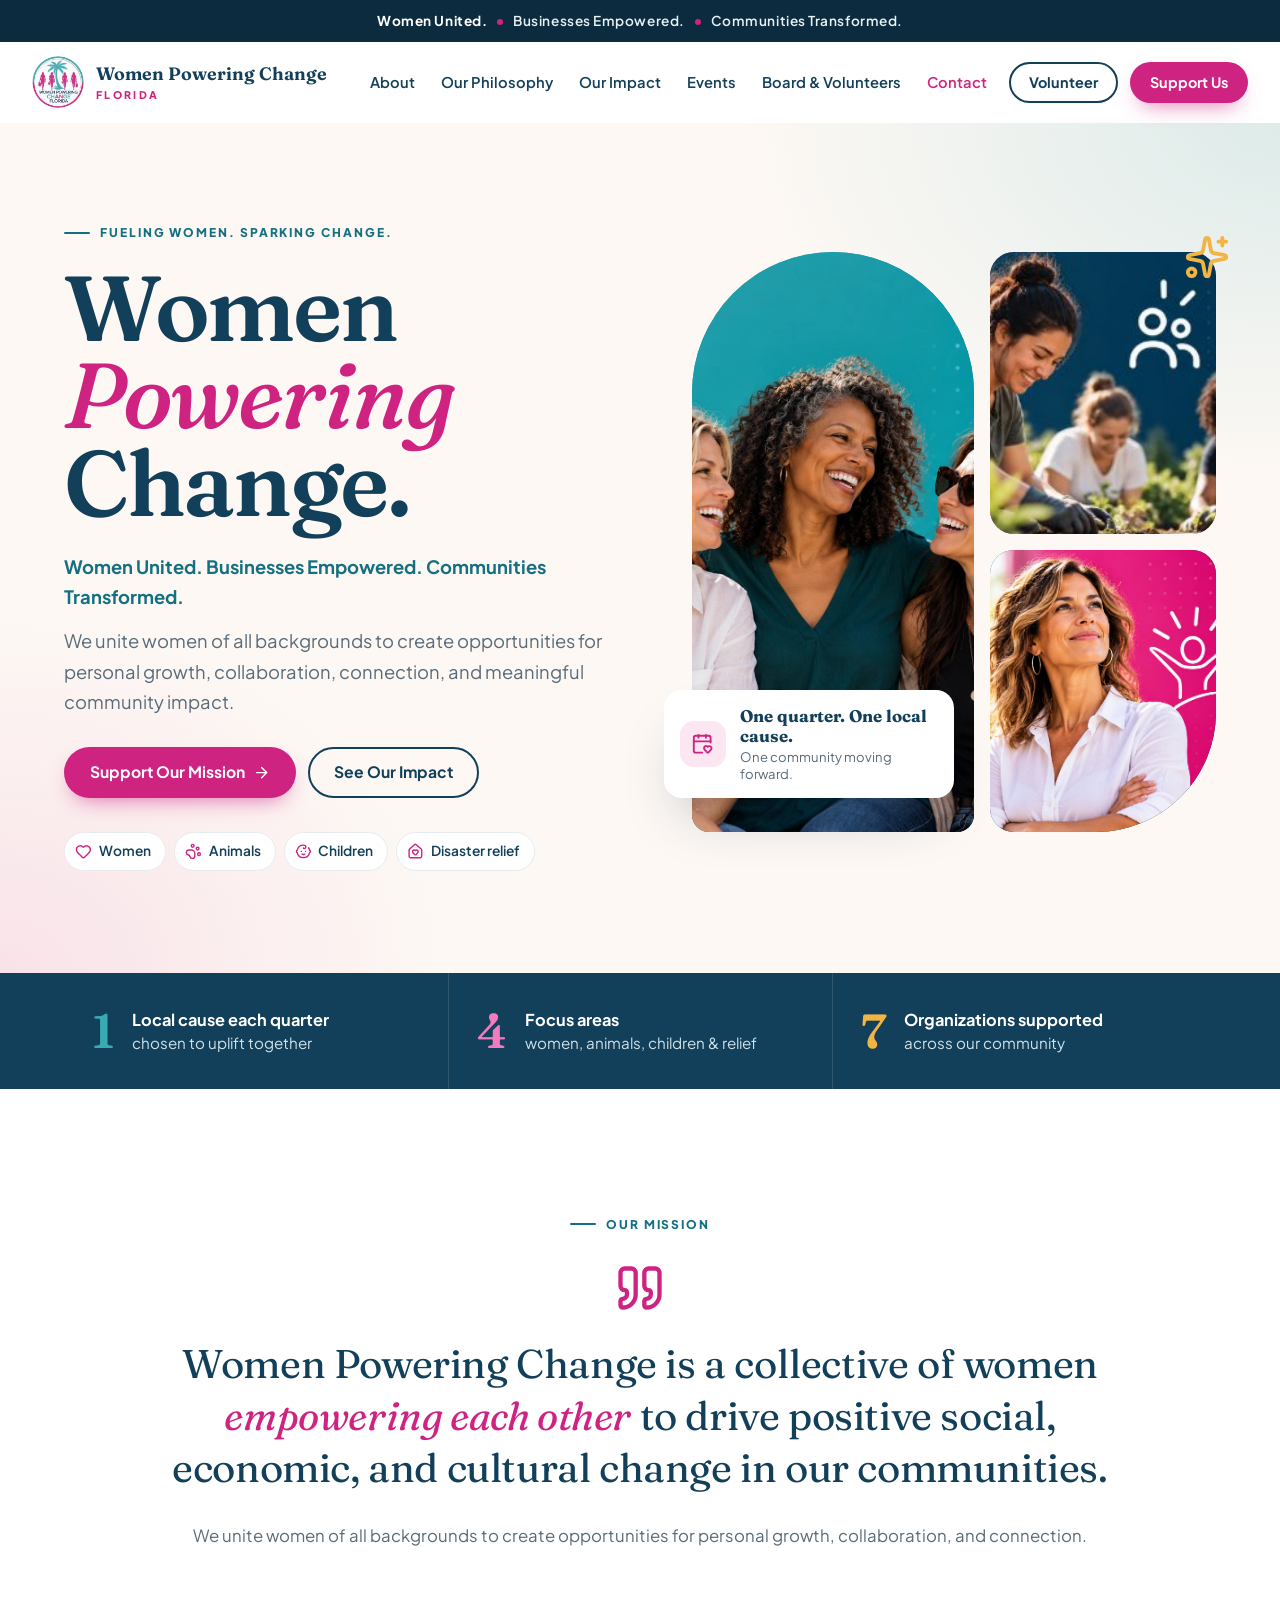
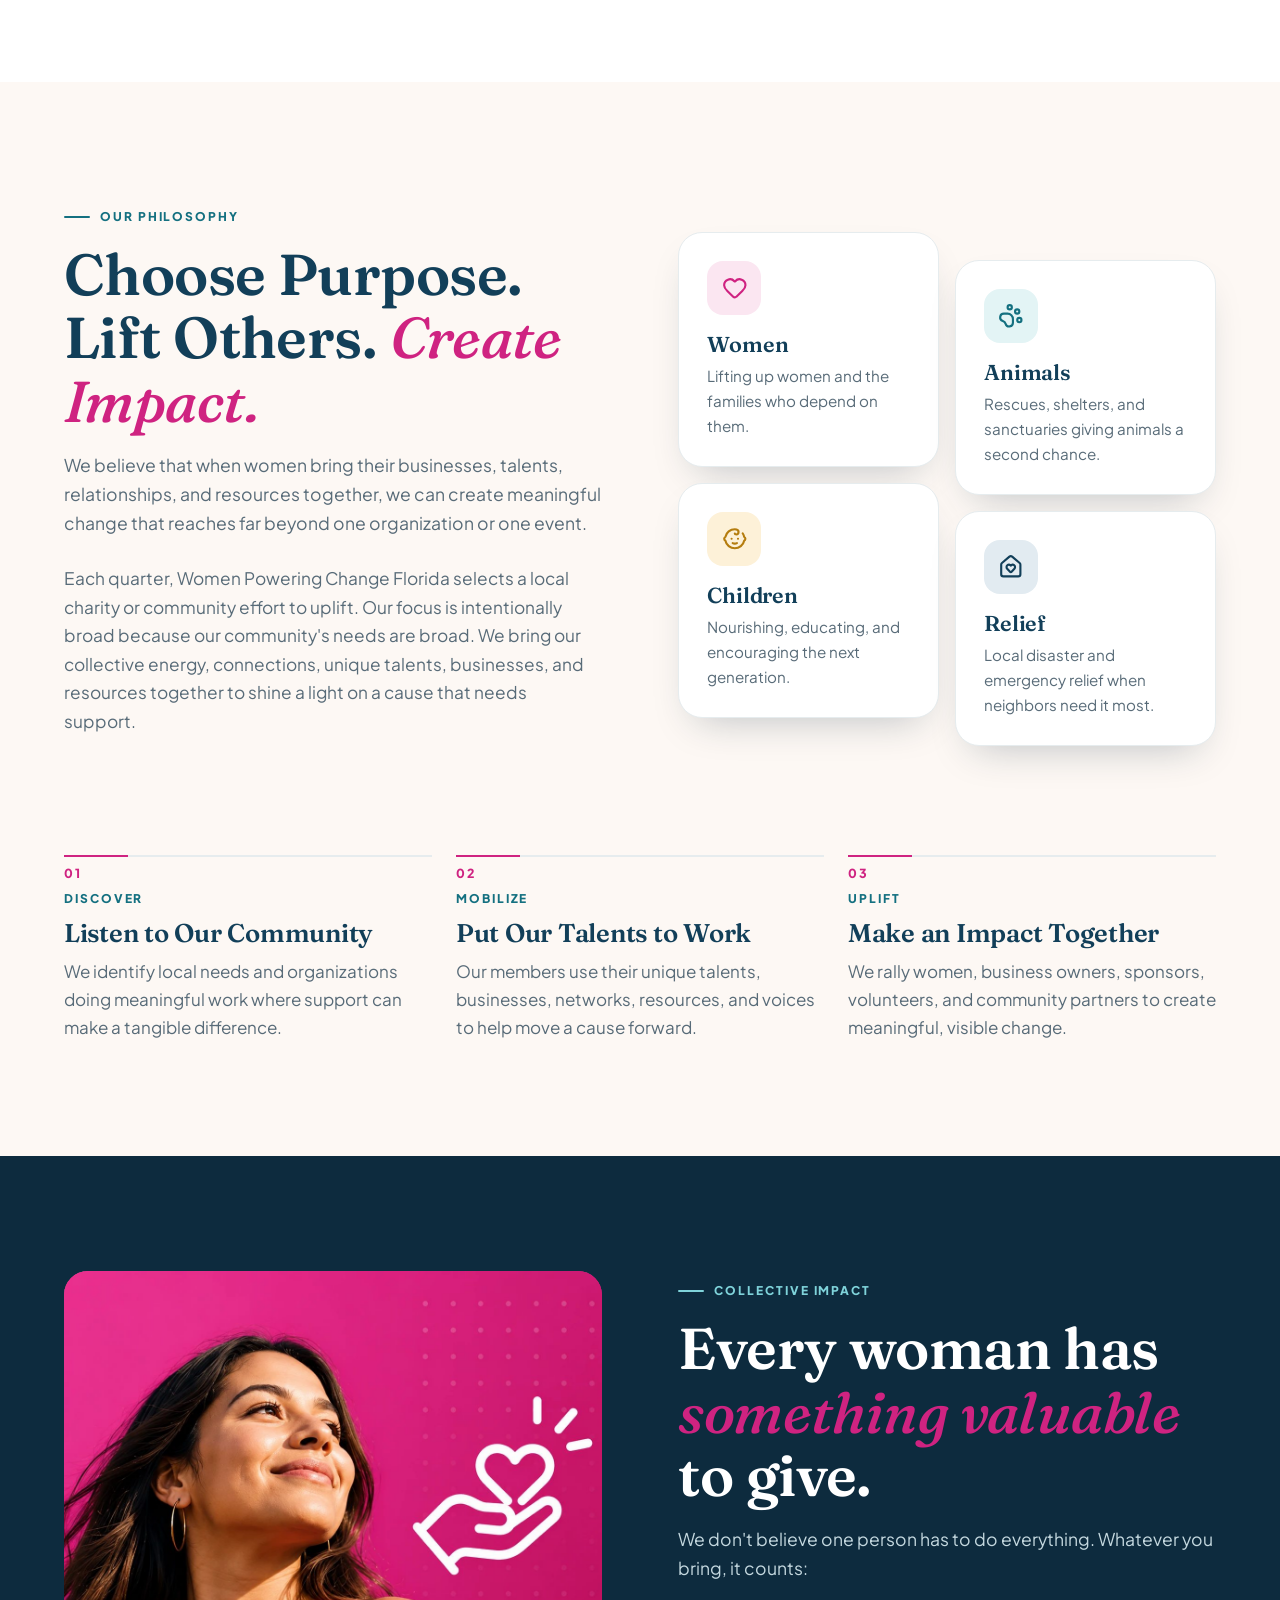
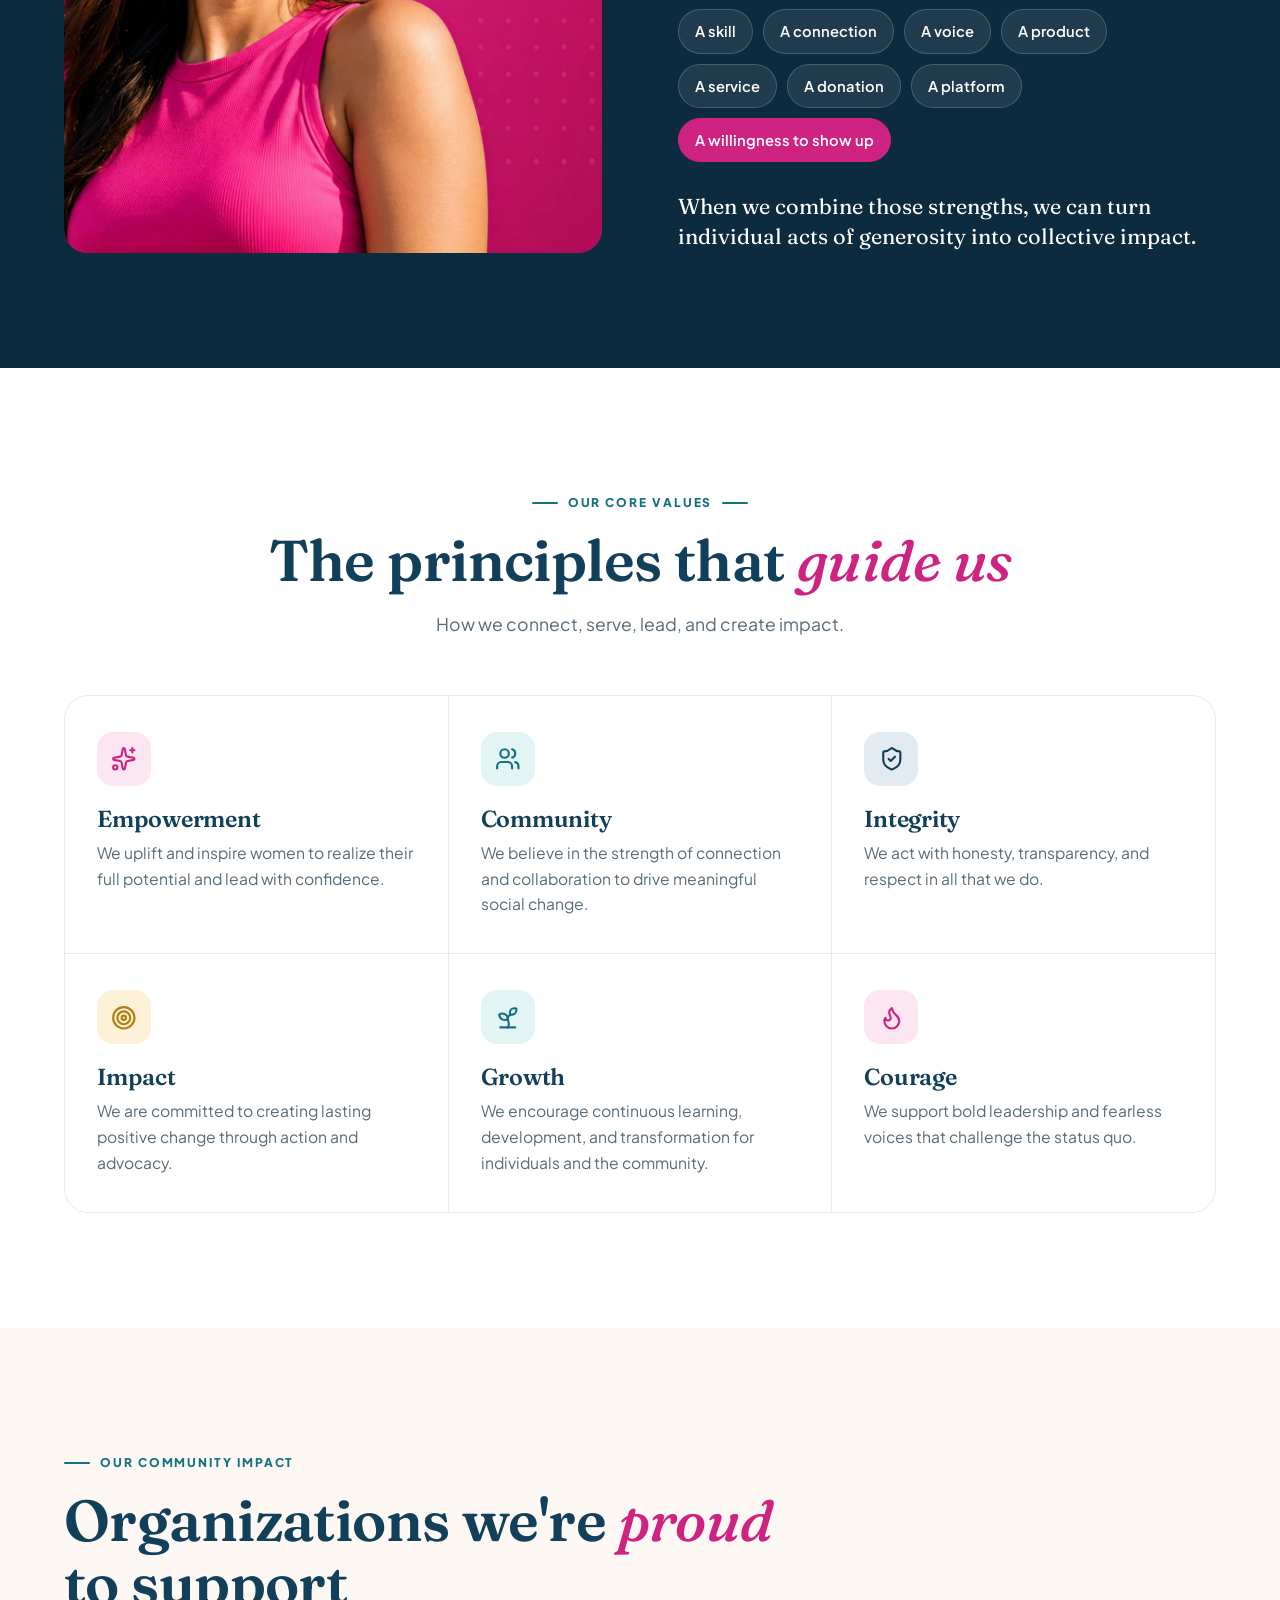
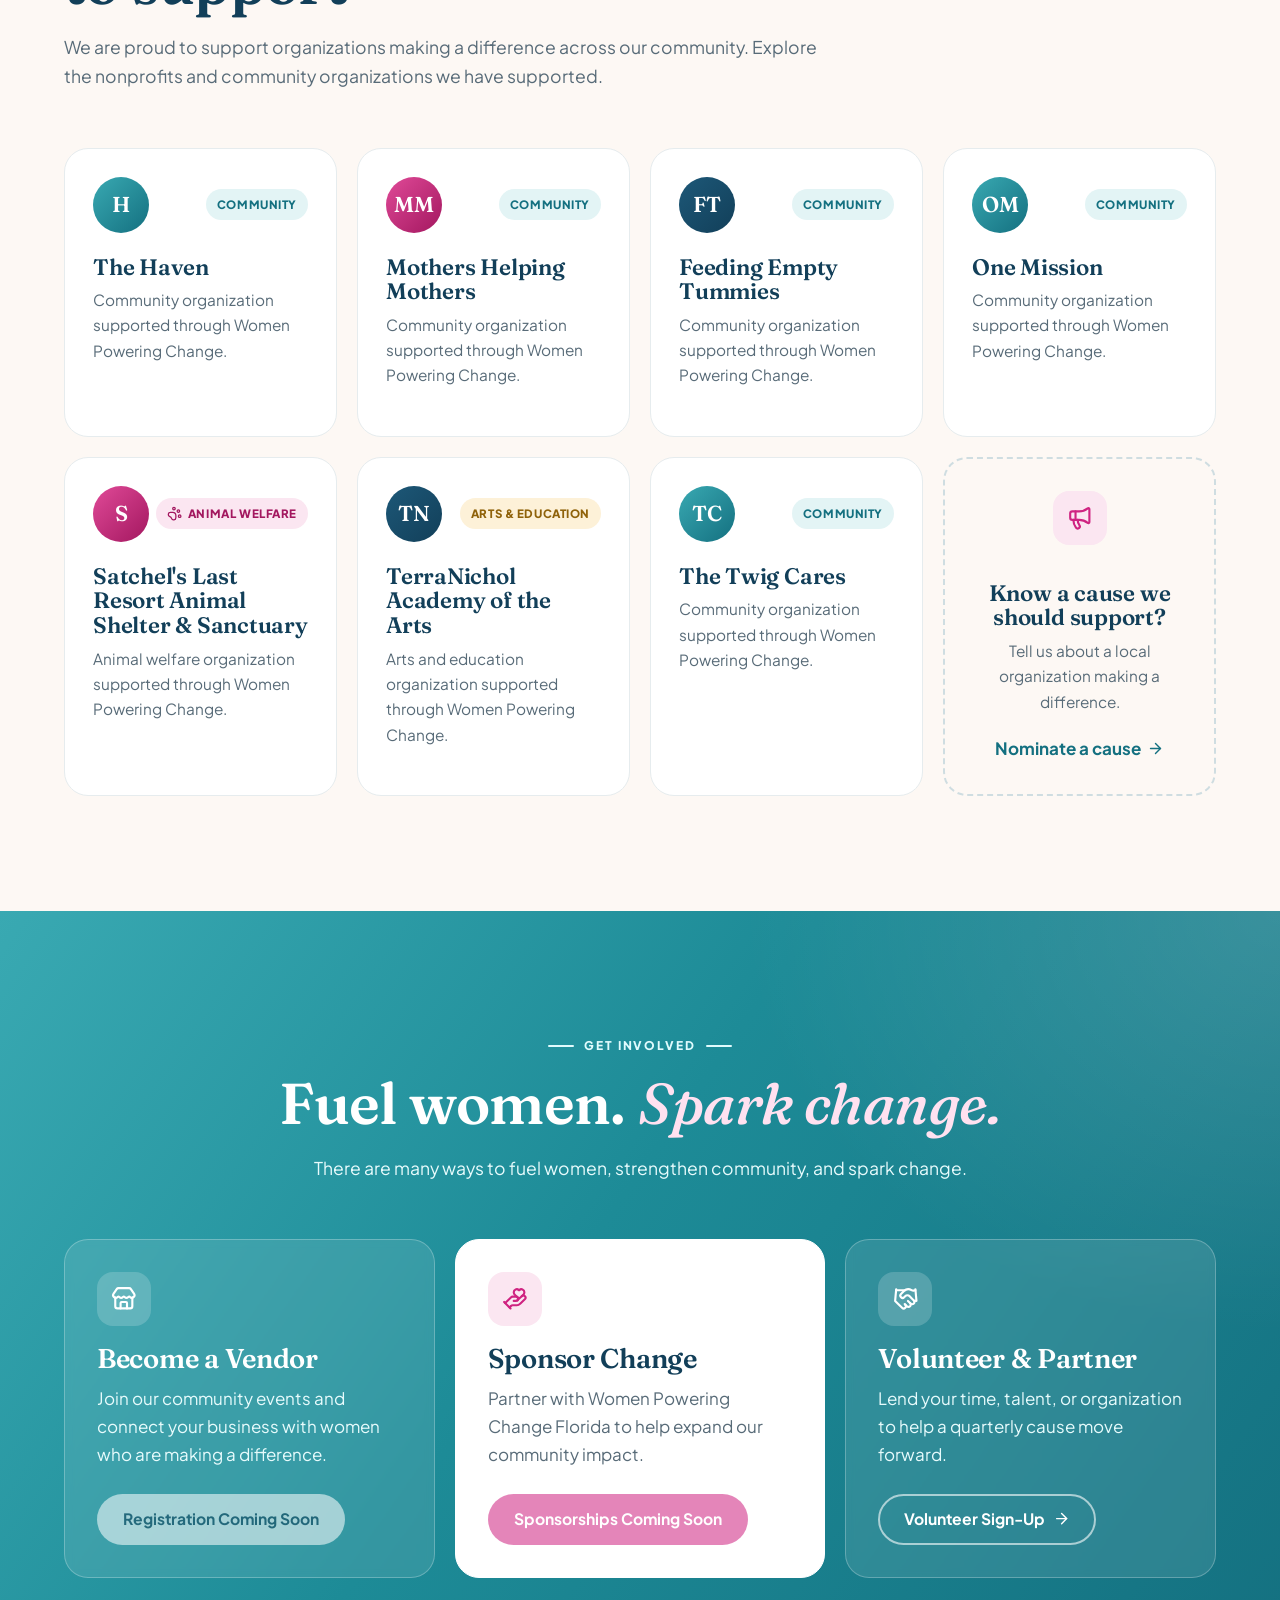
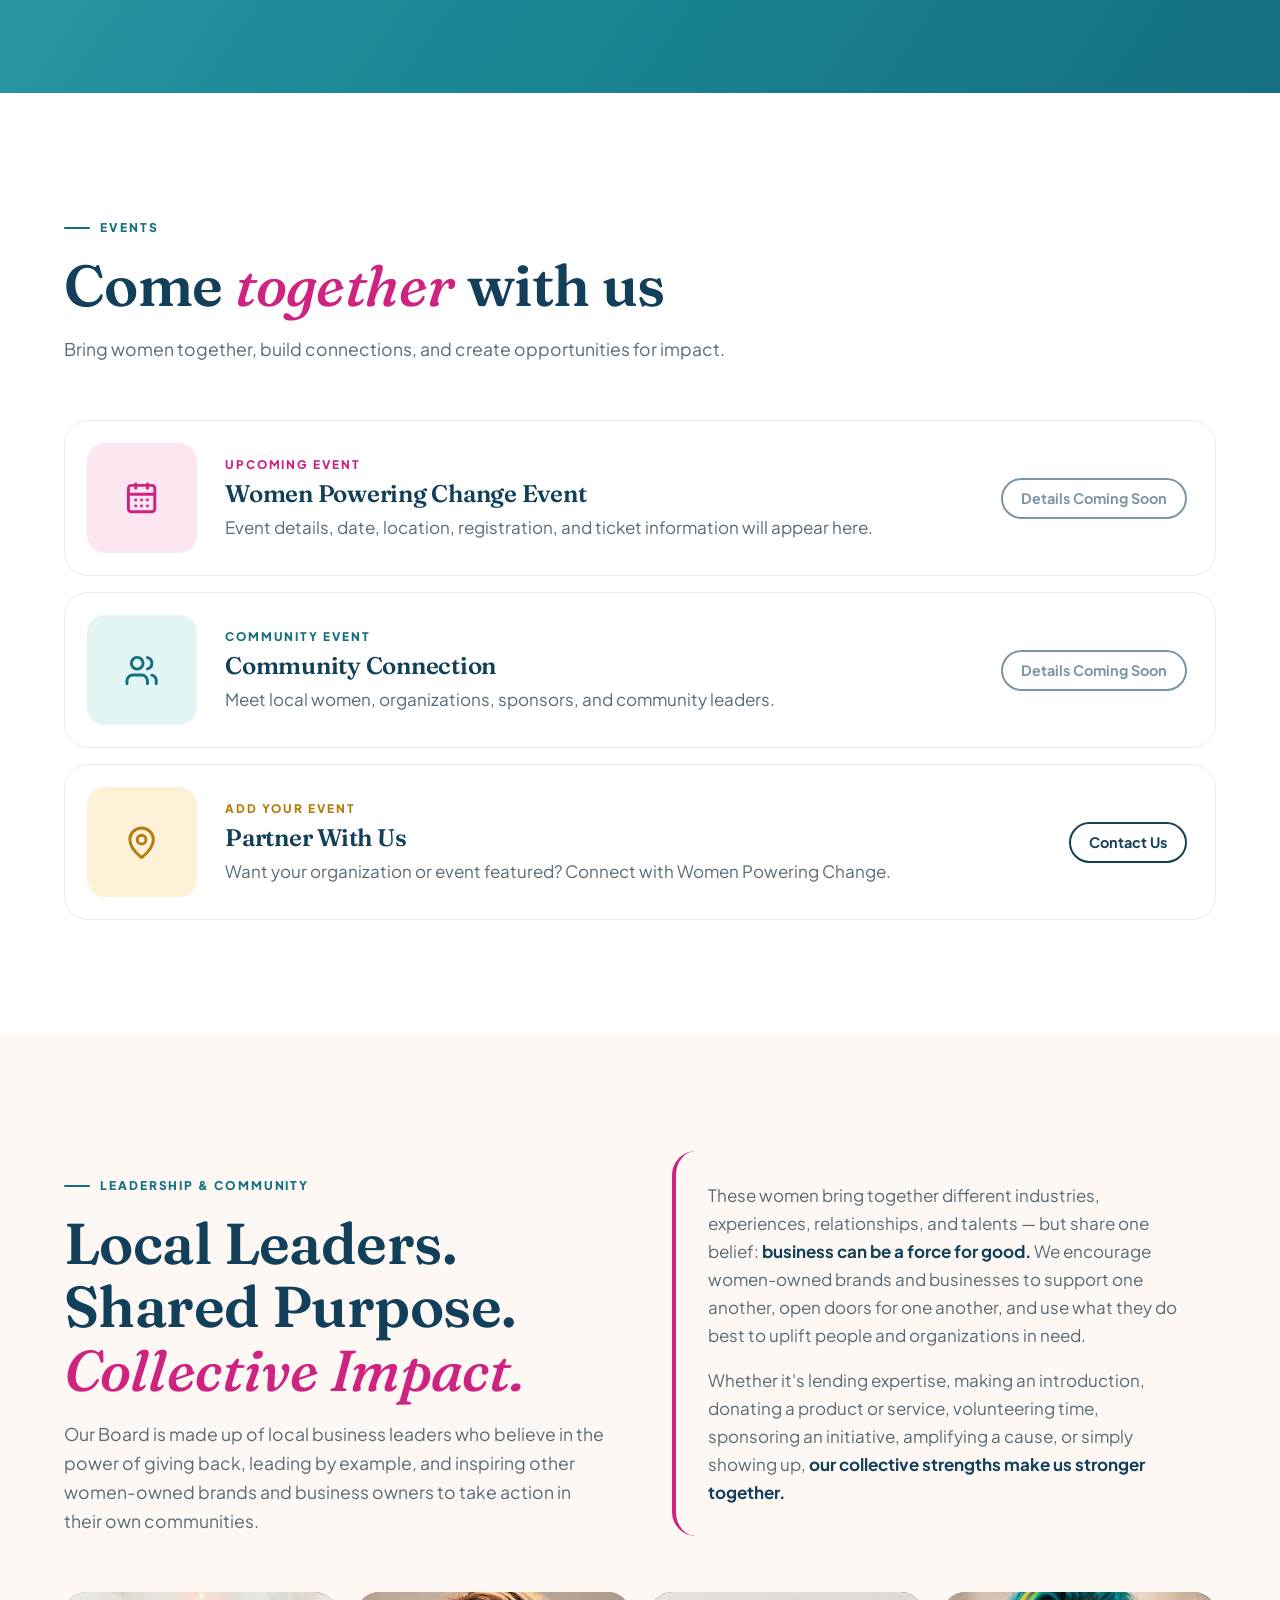
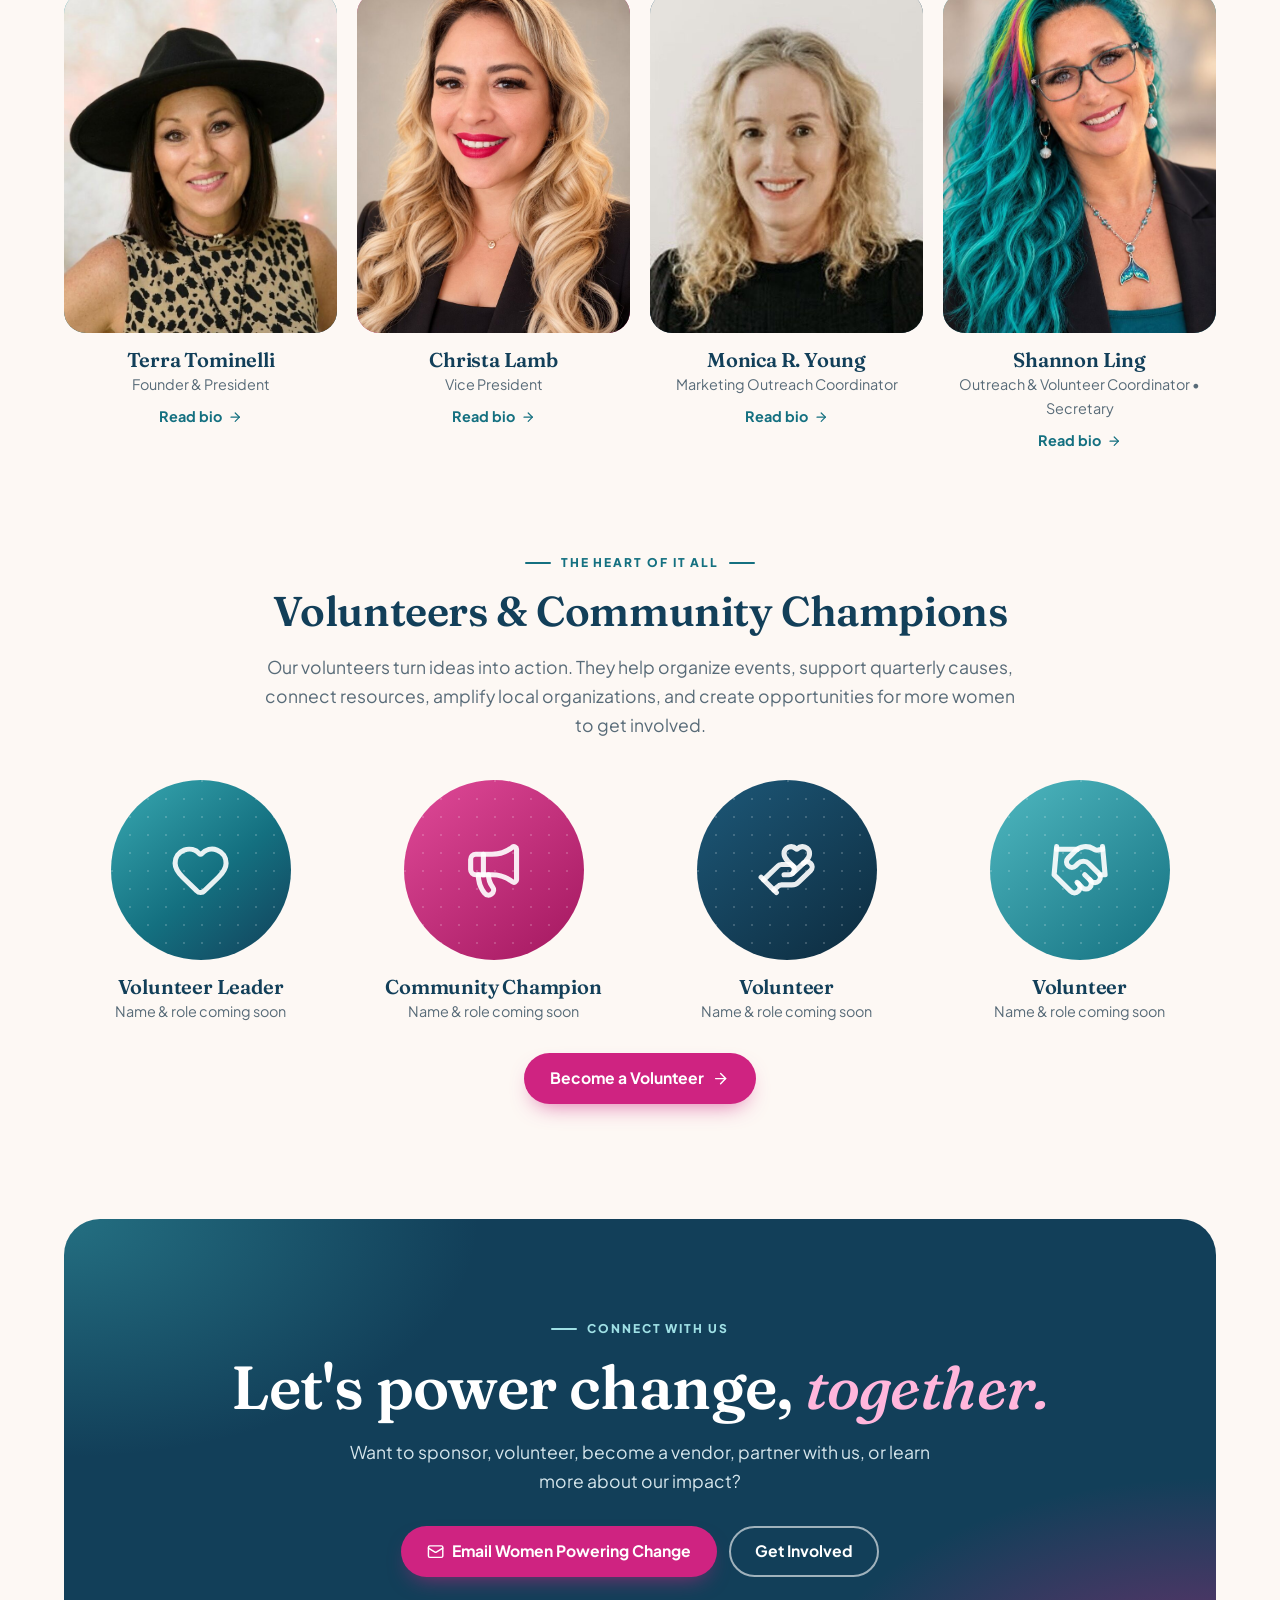
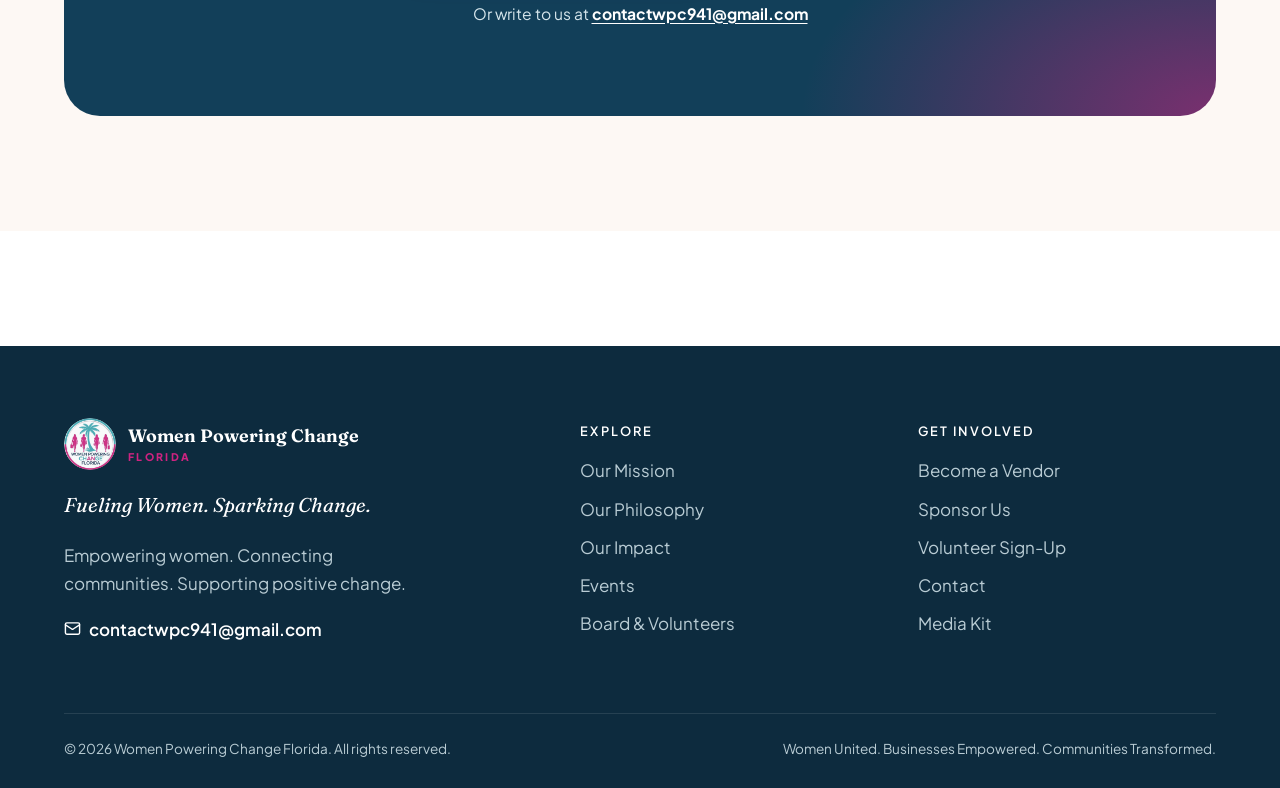
==== index.html @ 8e6ec11e "Add bottom-right hero photo Co-Authored-By: Claude Opus 5.5 <noreply@anthropic.com> Claude-Session: " ====
<!DOCTYPE html>
<html lang="en">
<head>
  <meta charset="UTF-8">
  <meta name="viewport" content="width=device-width, initial-scale=1.0">
  <title>Women Powering Change Florida | Fueling Women. Sparking Change.</title>
  <meta name="description" content="Women Powering Change Florida is a collective of women uniting businesses, talents, and resources to support a local cause each quarter — women, animals, children, and disaster relief.">
  <meta name="theme-color" content="#123f59">

  <meta property="og:type" content="website">
  <meta property="og:title" content="Women Powering Change Florida">
  <meta property="og:description" content="Women United. Businesses Empowered. Communities Transformed.">
  <meta property="og:image" content="assets/img/logo.png">
  <meta name="twitter:card" content="summary_large_image">

  <link rel="icon" href="assets/img/favicon.png" type="image/png">
  <link rel="apple-touch-icon" href="assets/img/apple-touch-icon.png">
  <link rel="preload" href="assets/fonts/fraunces-latin-wght-normal.woff2" as="font" type="font/woff2" crossorigin>
  <link rel="preload" href="assets/fonts/plus-jakarta-sans-latin-wght-normal.woff2" as="font" type="font/woff2" crossorigin>
  <link rel="stylesheet" href="assets/css/styles.css">
  <script>document.documentElement.classList.add("js");</script>

  <script type="application/ld+json">
  {
    "@context": "https://schema.org",
    "@type": "NGO",
    "name": "Women Powering Change Florida",
    "slogan": "Fueling Women. Sparking Change.",
    "description": "A collective of women empowering each other to drive positive social, economic, and cultural change in our communities.",
    "areaServed": "Florida"
  }
  </script>
</head>
<body>
<a class="skip-link" href="#main">Skip to content</a>

<div class="announce">
  <strong>Women United.</strong><span class="dot"></span>Businesses Empowered.<span class="dot extra"></span><span class="extra">Communities Transformed.</span>
</div>

<header class="site-header">
  <div class="container nav">
    <a class="brand" href="#" aria-label="Women Powering Change Florida — home">
      <img src="assets/img/logo-192.png" alt="" width="52" height="52">
      <span class="brand-name">Women Powering Change<small>FLORIDA</small></span>
    </a>

    <button class="nav-toggle" type="button" aria-controls="primary-nav" aria-expanded="false" aria-label="Open menu">
      <span class="nav-toggle-bars"></span>
    </button>

    <nav id="primary-nav" class="primary-nav" aria-label="Main">
      <a href="#about">About</a>
      <a href="#philosophy">Our Philosophy</a>
      <a href="#impact">Our Impact</a>
      <a href="#events">Events</a>
      <a href="#team">Board &amp; Volunteers</a>
      <a href="#contact">Contact</a>
      <a class="btn btn-outline btn-sm" href="volunteer.html">Volunteer</a>
      <a class="btn btn-primary btn-sm" href="#support">Support Us</a>
    </nav>
  </div>
</header>

<main id="main">

<!-- ===== Hero ===== -->
<section class="hero">
  <div class="container hero-grid">
    <div class="reveal">
      <span class="eyebrow">Fueling Women. Sparking Change.</span>
      <h1>Women <em>Powering</em> Change.</h1>
      <p class="tagline">Women United. Businesses Empowered. Communities Transformed.</p>
      <p class="lede">We unite women of all backgrounds to create opportunities for personal growth, collaboration, connection, and meaningful community impact.</p>
      <div class="actions">
        <a class="btn btn-primary" href="#support">Support Our Mission <svg class="icon" aria-hidden="true"><use href="assets/img/icons.svg#arrow-right"/></svg></a>
        <a class="btn btn-outline" href="#impact">See Our Impact</a>
      </div>
      <ul class="focus-list" aria-label="Causes we support">
        <li><svg class="icon" aria-hidden="true"><use href="assets/img/icons.svg#heart"/></svg>Women</li>
        <li><svg class="icon" aria-hidden="true"><use href="assets/img/icons.svg#paw-print"/></svg>Animals</li>
        <li><svg class="icon" aria-hidden="true"><use href="assets/img/icons.svg#baby"/></svg>Children</li>
        <li><svg class="icon" aria-hidden="true"><use href="assets/img/icons.svg#house-heart"/></svg>Disaster relief</li>
      </ul>
    </div>

    <div class="hero-collage reveal" data-delay="1">
      <svg class="spark" aria-hidden="true"><use href="assets/img/icons.svg#sparkles"/></svg>
      <figure class="photo">
        <svg class="icon" aria-hidden="true"><use href="assets/img/icons.svg#users"/></svg>
        <img src="assets/img/photos/hero-women.jpg" alt="Three women sitting together, laughing" loading="eager">
      </figure>
      <figure class="photo pink">
        <svg class="icon" aria-hidden="true"><use href="assets/img/icons.svg#hand-heart"/></svg>
        <img src="assets/img/photos/hero-volunteers.jpg" alt="Women volunteers planting a community garden" loading="eager">
      </figure>
      <figure class="photo navy">
        <svg class="icon" aria-hidden="true"><use href="assets/img/icons.svg#paw-print"/></svg>
        <img src="assets/img/photos/hero-rescue.jpg" alt="A confident woman in a white shirt smiling and looking upward" loading="eager">
      </figure>
      <div class="hero-badge">
        <div class="badge-icon"><svg class="icon" aria-hidden="true"><use href="assets/img/icons.svg#calendar-heart"/></svg></div>
        <div><strong>One quarter. One local cause.</strong><span>One community moving forward.</span></div>
      </div>
    </div>
  </div>
</section>

<!-- ===== Facts ===== -->
<section class="facts" aria-label="At a glance">
  <div class="container facts-grid">
    <div class="fact"><span class="fact-num">1</span><p><strong>Local cause each quarter</strong>chosen to uplift together</p></div>
    <div class="fact"><span class="fact-num">4</span><p><strong>Focus areas</strong>women, animals, children &amp; relief</p></div>
    <div class="fact"><span class="fact-num">7</span><p><strong>Organizations supported</strong>across our community</p></div>
  </div>
</section>

<!-- ===== Mission ===== -->
<section id="about" class="mission">
  <div class="container reveal">
    <span class="eyebrow">Our Mission</span>
    <svg class="quote-mark" aria-hidden="true"><use href="assets/img/icons.svg#quote"/></svg>
    <blockquote>
      Women Powering Change is a collective of women <em>empowering each other</em> to drive positive social, economic, and cultural change in our communities.
    </blockquote>
    <p class="sub">We unite women of all backgrounds to create opportunities for personal growth, collaboration, and connection.</p>
  </div>
</section>

<!-- ===== Philosophy ===== -->
<section id="philosophy" class="bg-cream">
  <div class="container">
    <div class="split">
      <div class="reveal">
        <div class="section-head">
          <span class="eyebrow">Our Philosophy</span>
          <h2>Choose Purpose. Lift Others. <em>Create Impact.</em></h2>
          <p>We believe that when women bring their businesses, talents, relationships, and resources together, we can create meaningful change that reaches far beyond one organization or one event.</p>
        </div>
        <div class="prose">
          <p>
            Each quarter, Women Powering Change Florida selects a local charity or community effort to uplift.
            Our focus is intentionally broad because our community's needs are broad. We bring our collective energy, connections,
            unique talents, businesses, and resources together to shine a light on a cause that needs support.
          </p>
        </div>
      </div>

      <div class="focus-tiles reveal" data-delay="1">
        <div class="focus-tile">
          <div class="tile-icon pink"><svg class="icon" aria-hidden="true"><use href="assets/img/icons.svg#heart"/></svg></div>
          <h3>Women</h3><p>Lifting up women and the families who depend on them.</p>
        </div>
        <div class="focus-tile">
          <div class="tile-icon teal"><svg class="icon" aria-hidden="true"><use href="assets/img/icons.svg#paw-print"/></svg></div>
          <h3>Animals</h3><p>Rescues, shelters, and sanctuaries giving animals a second chance.</p>
        </div>
        <div class="focus-tile">
          <div class="tile-icon gold"><svg class="icon" aria-hidden="true"><use href="assets/img/icons.svg#baby"/></svg></div>
          <h3>Children</h3><p>Nourishing, educating, and encouraging the next generation.</p>
        </div>
        <div class="focus-tile">
          <div class="tile-icon navy"><svg class="icon" aria-hidden="true"><use href="assets/img/icons.svg#house-heart"/></svg></div>
          <h3>Relief</h3><p>Local disaster and emergency relief when neighbors need it most.</p>
        </div>
      </div>
    </div>

    <div class="steps">
      <article class="step reveal">
        <div class="step-label">Discover</div>
        <h3>Listen to Our Community</h3>
        <p>We identify local needs and organizations doing meaningful work where support can make a tangible difference.</p>
      </article>
      <article class="step reveal" data-delay="1">
        <div class="step-label">Mobilize</div>
        <h3>Put Our Talents to Work</h3>
        <p>Our members use their unique talents, businesses, networks, resources, and voices to help move a cause forward.</p>
      </article>
      <article class="step reveal" data-delay="2">
        <div class="step-label">Uplift</div>
        <h3>Make an Impact Together</h3>
        <p>We rally women, business owners, sponsors, volunteers, and community partners to create meaningful, visible change.</p>
      </article>
    </div>
  </div>
</section>

<!-- ===== Every woman has something to give ===== -->
<section class="give">
  <div class="container split">
    <figure class="photo pink reveal">
      <svg class="icon" aria-hidden="true"><use href="assets/img/icons.svg#handshake"/></svg>
      <img src="assets/img/photos/give-together.jpg" alt="A smiling woman in pink looking upward beside a hand-and-heart giving icon" loading="lazy">
    </figure>
    <div class="reveal" data-delay="1">
      <div class="section-head">
        <span class="eyebrow">Collective Impact</span>
        <h2>Every woman has <em>something valuable</em> to give.</h2>
        <p>We don't believe one person has to do everything. Whatever you bring, it counts:</p>
      </div>
      <ul class="chips">
        <li>A skill</li><li>A connection</li><li>A voice</li><li>A product</li><li>A service</li>
        <li>A donation</li><li>A platform</li><li>A willingness to show up</li>
      </ul>
      <p class="closing">When we combine those strengths, we can turn individual acts of generosity into collective impact.</p>
    </div>
  </div>
</section>

<!-- ===== Core values ===== -->
<section id="values">
  <div class="container">
    <div class="section-head center reveal">
      <span class="eyebrow">Our Core Values</span>
      <h2>The principles that <em>guide us</em></h2>
      <p>How we connect, serve, lead, and create impact.</p>
    </div>
    <div class="values-grid reveal">
      <article class="value">
        <div class="tile-icon pink"><svg class="icon" aria-hidden="true"><use href="assets/img/icons.svg#sparkles"/></svg></div>
        <h3>Empowerment</h3><p>We uplift and inspire women to realize their full potential and lead with confidence.</p>
      </article>
      <article class="value">
        <div class="tile-icon teal"><svg class="icon" aria-hidden="true"><use href="assets/img/icons.svg#users"/></svg></div>
        <h3>Community</h3><p>We believe in the strength of connection and collaboration to drive meaningful social change.</p>
      </article>
      <article class="value">
        <div class="tile-icon navy"><svg class="icon" aria-hidden="true"><use href="assets/img/icons.svg#shield-check"/></svg></div>
        <h3>Integrity</h3><p>We act with honesty, transparency, and respect in all that we do.</p>
      </article>
      <article class="value">
        <div class="tile-icon gold"><svg class="icon" aria-hidden="true"><use href="assets/img/icons.svg#target"/></svg></div>
        <h3>Impact</h3><p>We are committed to creating lasting positive change through action and advocacy.</p>
      </article>
      <article class="value">
        <div class="tile-icon teal"><svg class="icon" aria-hidden="true"><use href="assets/img/icons.svg#sprout"/></svg></div>
        <h3>Growth</h3><p>We encourage continuous learning, development, and transformation for individuals and the community.</p>
      </article>
      <article class="value">
        <div class="tile-icon pink"><svg class="icon" aria-hidden="true"><use href="assets/img/icons.svg#flame"/></svg></div>
        <h3>Courage</h3><p>We support bold leadership and fearless voices that challenge the status quo.</p>
      </article>
    </div>
  </div>
</section>

<!-- ===== Impact ===== -->
<section id="impact" class="bg-cream">
  <div class="container">
    <div class="section-head reveal">
      <span class="eyebrow">Our Community Impact</span>
      <h2>Organizations we're <em>proud</em> to support</h2>
      <p>We are proud to support organizations making a difference across our community. Explore the nonprofits and community organizations we have supported.</p>
    </div>
    <div class="org-grid">
      <article class="org-card reveal">
        <div class="org-top"><span class="org-monogram" aria-hidden="true">H</span><span class="tag teal">Community</span></div>
        <h3>The Haven</h3><p>Community organization supported through Women Powering Change.</p>
        <a class="text-link" data-link="orgHaven" data-pending="hide" href="#">Learn More <svg class="icon" aria-hidden="true"><use href="assets/img/icons.svg#arrow-up-right"/></svg><span class="visually-hidden"> about The Haven</span></a>
      </article>
      <article class="org-card reveal" data-delay="1">
        <div class="org-top"><span class="org-monogram" aria-hidden="true">MM</span><span class="tag teal">Community</span></div>
        <h3>Mothers Helping Mothers</h3><p>Community organization supported through Women Powering Change.</p>
        <a class="text-link" data-link="orgMothersHelpingMothers" data-pending="hide" href="#">Learn More <svg class="icon" aria-hidden="true"><use href="assets/img/icons.svg#arrow-up-right"/></svg><span class="visually-hidden"> about Mothers Helping Mothers</span></a>
      </article>
      <article class="org-card reveal" data-delay="2">
        <div class="org-top"><span class="org-monogram" aria-hidden="true">FT</span><span class="tag teal">Community</span></div>
        <h3>Feeding Empty Tummies</h3><p>Community organization supported through Women Powering Change.</p>
        <a class="text-link" data-link="orgFeedingEmptyTummies" data-pending="hide" href="#">Learn More <svg class="icon" aria-hidden="true"><use href="assets/img/icons.svg#arrow-up-right"/></svg><span class="visually-hidden"> about Feeding Empty Tummies</span></a>
      </article>
      <article class="org-card reveal" data-delay="3">
        <div class="org-top"><span class="org-monogram" aria-hidden="true">OM</span><span class="tag teal">Community</span></div>
        <h3>One Mission</h3><p>Community organization supported through Women Powering Change.</p>
        <a class="text-link" data-link="orgOneMission" data-pending="hide" href="#">Learn More <svg class="icon" aria-hidden="true"><use href="assets/img/icons.svg#arrow-up-right"/></svg><span class="visually-hidden"> about One Mission</span></a>
      </article>
      <article class="org-card reveal">
        <div class="org-top"><span class="org-monogram" aria-hidden="true">S</span><span class="tag"><svg class="icon" aria-hidden="true"><use href="assets/img/icons.svg#paw-print"/></svg>Animal Welfare</span></div>
        <h3>Satchel's Last Resort Animal Shelter &amp; Sanctuary</h3><p>Animal welfare organization supported through Women Powering Change.</p>
        <a class="text-link" data-link="orgSatchels" data-pending="hide" href="#">Learn More <svg class="icon" aria-hidden="true"><use href="assets/img/icons.svg#arrow-up-right"/></svg><span class="visually-hidden"> about Satchel's Last Resort</span></a>
      </article>
      <article class="org-card reveal" data-delay="1">
        <div class="org-top"><span class="org-monogram" aria-hidden="true">TN</span><span class="tag gold">Arts &amp; Education</span></div>
        <h3>TerraNichol Academy of the Arts</h3><p>Arts and education organization supported through Women Powering Change.</p>
        <a class="text-link" data-link="orgTerraNichol" data-pending="hide" href="#">Learn More <svg class="icon" aria-hidden="true"><use href="assets/img/icons.svg#arrow-up-right"/></svg><span class="visually-hidden"> about TerraNichol Academy of the Arts</span></a>
      </article>
      <article class="org-card reveal" data-delay="2">
        <div class="org-top"><span class="org-monogram" aria-hidden="true">TC</span><span class="tag teal">Community</span></div>
        <h3>The Twig Cares</h3><p>Community organization supported through Women Powering Change.</p>
        <a class="text-link" data-link="orgTwigCares" data-pending="hide" href="#">Learn More <svg class="icon" aria-hidden="true"><use href="assets/img/icons.svg#arrow-up-right"/></svg><span class="visually-hidden"> about The Twig Cares</span></a>
      </article>
      <article class="org-card org-cta reveal" data-delay="3">
        <div class="tile-icon pink"><svg class="icon" aria-hidden="true"><use href="assets/img/icons.svg#megaphone"/></svg></div>
        <h3>Know a cause we should support?</h3>
        <p>Tell us about a local organization making a difference.</p>
        <a class="text-link" href="#contact">Nominate a cause <svg class="icon" aria-hidden="true"><use href="assets/img/icons.svg#arrow-right"/></svg></a>
      </article>
    </div>
  </div>
</section>

<!-- ===== Get involved ===== -->
<section id="support" class="involve">
  <div class="container">
    <div class="section-head center reveal">
      <span class="eyebrow">Get Involved</span>
      <h2>Fuel women. <em>Spark change.</em></h2>
      <p>There are many ways to fuel women, strengthen community, and spark change.</p>
    </div>
    <div class="involve-grid">
      <div class="involve-card reveal">
        <div class="tile-icon"><svg class="icon" aria-hidden="true"><use href="assets/img/icons.svg#store"/></svg></div>
        <h3>Become a Vendor</h3>
        <p>Join our community events and connect your business with women who are making a difference.</p>
        <a class="btn btn-light" data-link="vendorRegistration" data-pending-label="Registration Coming Soon" href="#contact">Vendor Registration <svg class="icon" aria-hidden="true"><use href="assets/img/icons.svg#arrow-right"/></svg></a>
      </div>
      <div class="involve-card featured reveal" data-delay="1">
        <div class="tile-icon"><svg class="icon" aria-hidden="true"><use href="assets/img/icons.svg#hand-heart"/></svg></div>
        <h3>Sponsor Change</h3>
        <p>Partner with Women Powering Change Florida to help expand our community impact.</p>
        <a class="btn btn-primary" data-link="sponsorship" data-pending-label="Sponsorships Coming Soon" href="#contact">Become a Sponsor <svg class="icon" aria-hidden="true"><use href="assets/img/icons.svg#arrow-right"/></svg></a>
      </div>
      <div class="involve-card reveal" data-delay="2">
        <div class="tile-icon"><svg class="icon" aria-hidden="true"><use href="assets/img/icons.svg#handshake"/></svg></div>
        <h3>Volunteer &amp; Partner</h3>
        <p>Lend your time, talent, or organization to help a quarterly cause move forward.</p>
        <a class="btn btn-ghost-light" href="volunteer.html">Volunteer Sign-Up <svg class="icon" aria-hidden="true"><use href="assets/img/icons.svg#arrow-right"/></svg></a>
      </div>
    </div>
  </div>
</section>

<!-- ===== Events ===== -->
<section id="events">
  <div class="container">
    <div class="section-head reveal">
      <span class="eyebrow">Events</span>
      <h2>Come <em>together</em> with us</h2>
      <p>Bring women together, build connections, and create opportunities for impact.</p>
    </div>
    <div class="event-list">
      <article class="event reveal">
        <div class="event-date"><svg class="icon" aria-hidden="true"><use href="assets/img/icons.svg#calendar-days"/></svg></div>
        <div>
          <div class="event-kind">Upcoming Event</div>
          <h3>Women Powering Change Event</h3>
          <p>Event details, date, location, registration, and ticket information will appear here.</p>
        </div>
        <a class="btn btn-outline btn-sm" data-link="eventRegistration" data-pending-label="Details Coming Soon" href="#contact">Event Details</a>
      </article>
      <article class="event reveal" data-delay="1">
        <div class="event-date"><svg class="icon" aria-hidden="true"><use href="assets/img/icons.svg#users"/></svg></div>
        <div>
          <div class="event-kind">Community Event</div>
          <h3>Community Connection</h3>
          <p>Meet local women, organizations, sponsors, and community leaders.</p>
        </div>
        <a class="btn btn-outline btn-sm" data-link="communityEvent" data-pending-label="Details Coming Soon" href="#contact">Learn More</a>
      </article>
      <article class="event reveal" data-delay="2">
        <div class="event-date"><svg class="icon" aria-hidden="true"><use href="assets/img/icons.svg#map-pin"/></svg></div>
        <div>
          <div class="event-kind">Add Your Event</div>
          <h3>Partner With Us</h3>
          <p>Want your organization or event featured? Connect with Women Powering Change.</p>
        </div>
        <a class="btn btn-outline btn-sm" href="#contact">Contact Us</a>
      </article>
    </div>
  </div>
</section>

<!-- ===== Board & volunteers ===== -->
<section id="team" class="bg-cream">
  <div class="container">
    <div class="team-intro">
      <div class="section-head reveal">
        <span class="eyebrow">Leadership &amp; Community</span>
        <h2>Local Leaders. Shared Purpose. <em>Collective Impact.</em></h2>
        <p>Our Board is made up of local business leaders who believe in the power of giving back, leading by example, and inspiring other women-owned brands and business owners to take action in their own communities.</p>
      </div>
      <div class="pull reveal" data-delay="1">
        <p>These women bring together different industries, experiences, relationships, and talents &mdash; but share one belief: <strong>business can be a force for good.</strong> We encourage women-owned brands and businesses to support one another, open doors for one another, and use what they do best to uplift people and organizations in need.</p>
        <p>Whether it's lending expertise, making an introduction, donating a product or service, volunteering time, sponsoring an initiative, amplifying a cause, or simply showing up, <strong>our collective strengths make us stronger together.</strong></p>
      </div>
    </div>

    <!-- To add a person: put their photo in assets/img/team/ and add
         <img src="assets/img/team/name.jpg" alt=""> inside their .photo, then
         update the name and title. -->
    <div class="team-grid">
      <div class="person reveal">
        <div class="photo"><svg class="icon" aria-hidden="true"><use href="assets/img/icons.svg#sparkles"/></svg><img src="assets/img/team/terra-tominelli.jpg" alt="Terra Tominelli" loading="lazy"></div>
        <h3>Terra Tominelli</h3>
        <p>Founder &amp; President</p>
        <a class="text-link person-link" href="terra-tominelli.html">Read bio <svg class="icon" aria-hidden="true"><use href="assets/img/icons.svg#arrow-right"/></svg><span class="visually-hidden"> of Terra Tominelli</span></a>
      </div>
      <div class="person reveal" data-delay="1">
        <div class="photo"><svg class="icon" aria-hidden="true"><use href="assets/img/icons.svg#sparkles"/></svg><img src="assets/img/team/christa-lamb.jpg" alt="Christa Lamb" loading="lazy"></div>
        <h3>Christa Lamb</h3>
        <p>Vice President</p>
        <a class="text-link person-link" href="christa-lamb.html">Read bio <svg class="icon" aria-hidden="true"><use href="assets/img/icons.svg#arrow-right"/></svg><span class="visually-hidden"> of Christa Lamb</span></a>
      </div>
      <div class="person reveal" data-delay="2">
        <div class="photo"><svg class="icon" aria-hidden="true"><use href="assets/img/icons.svg#sparkles"/></svg><img src="assets/img/team/monica-young.jpg" alt="Monica R. Young" loading="lazy"></div>
        <h3>Monica R. Young</h3>
        <p>Marketing Outreach Coordinator</p>
        <a class="text-link person-link" href="monica-young.html">Read bio <svg class="icon" aria-hidden="true"><use href="assets/img/icons.svg#arrow-right"/></svg><span class="visually-hidden"> of Monica R. Young</span></a>
      </div>
      <div class="person reveal" data-delay="3">
        <div class="photo"><svg class="icon" aria-hidden="true"><use href="assets/img/icons.svg#sparkles"/></svg><img src="assets/img/team/shannon-ling.jpg" alt="Shannon Ling" loading="lazy"></div>
        <h3>Shannon Ling</h3>
        <p>Outreach &amp; Volunteer Coordinator &bull; Secretary</p>
        <a class="text-link person-link" href="shannon-ling.html">Read bio <svg class="icon" aria-hidden="true"><use href="assets/img/icons.svg#arrow-right"/></svg><span class="visually-hidden"> of Shannon Ling</span></a>
      </div>
    </div>

    <div class="team-sub">
      <div class="section-head center reveal">
        <span class="eyebrow">The Heart of It All</span>
        <h2>Volunteers &amp; Community Champions</h2>
        <p>Our volunteers turn ideas into action. They help organize events, support quarterly causes, connect resources, amplify local organizations, and create opportunities for more women to get involved.</p>
      </div>
      <div class="team-grid volunteers">
        <div class="person reveal"><div class="photo"><svg class="icon" aria-hidden="true"><use href="assets/img/icons.svg#heart"/></svg></div><h3>Volunteer Leader</h3><p>Name &amp; role coming soon</p></div>
        <div class="person reveal" data-delay="1"><div class="photo"><svg class="icon" aria-hidden="true"><use href="assets/img/icons.svg#megaphone"/></svg></div><h3>Community Champion</h3><p>Name &amp; role coming soon</p></div>
        <div class="person reveal" data-delay="2"><div class="photo"><svg class="icon" aria-hidden="true"><use href="assets/img/icons.svg#hand-heart"/></svg></div><h3>Volunteer</h3><p>Name &amp; role coming soon</p></div>
        <div class="person reveal" data-delay="3"><div class="photo"><svg class="icon" aria-hidden="true"><use href="assets/img/icons.svg#handshake"/></svg></div><h3>Volunteer</h3><p>Name &amp; role coming soon</p></div>
      </div>
      <div class="actions center reveal">
        <a class="btn btn-primary" href="volunteer.html">Become a Volunteer <svg class="icon" aria-hidden="true"><use href="assets/img/icons.svg#arrow-right"/></svg></a>
      </div>
    </div>
  </div>
</section>

<!-- ===== Contact ===== -->
<section id="contact" class="contact bg-cream">
  <div class="container">
    <div class="contact-panel reveal">
      <span class="eyebrow">Connect With Us</span>
      <h2>Let's power change, <em>together.</em></h2>
      <p>Want to sponsor, volunteer, become a vendor, partner with us, or learn more about our impact?</p>
      <div class="actions center">
        <a class="btn btn-primary" data-link="email" data-pending-label="Email Address Coming Soon" href="#contact"><svg class="icon" aria-hidden="true"><use href="assets/img/icons.svg#mail"/></svg> Email Women Powering Change</a>
        <a class="btn btn-ghost-light" href="#support">Get Involved</a>
      </div>
      <p class="contact-email">Or write to us at <a href="mailto:contactwpc941@gmail.com">contactwpc941@gmail.com</a></p>
    </div>
  </div>
</section>
</main>

<footer class="site-footer">
  <div class="container footer-grid">
    <div class="footer-brand">
      <a class="brand" href="#" aria-label="Back to top">
        <img src="assets/img/logo-192.png" alt="" width="52" height="52">
        <span class="brand-name">Women Powering Change<small>FLORIDA</small></span>
      </a>
      <p class="footer-tag">Fueling Women. Sparking Change.</p>
      <p>Empowering women. Connecting communities. Supporting positive change.</p>
      <p><a class="footer-email" href="mailto:contactwpc941@gmail.com"><svg class="icon" aria-hidden="true"><use href="assets/img/icons.svg#mail"/></svg> contactwpc941@gmail.com</a></p>
    </div>
    <nav aria-label="Quick links">
      <h2>Explore</h2>
      <ul>
        <li><a href="#about">Our Mission</a></li>
        <li><a href="#philosophy">Our Philosophy</a></li>
        <li><a href="#impact">Our Impact</a></li>
        <li><a href="#events">Events</a></li>
        <li><a href="#team">Board &amp; Volunteers</a></li>
      </ul>
    </nav>
    <nav aria-label="Get involved">
      <h2>Get Involved</h2>
      <ul>
        <li><a href="#support">Become a Vendor</a></li>
        <li><a href="#support">Sponsor Us</a></li>
        <li><a href="volunteer.html">Volunteer Sign-Up</a></li>
        <li><a href="#contact">Contact</a></li>
        <li><a href="media-kit.html">Media Kit</a></li>
      </ul>
    </nav>
  </div>
  <div class="container footer-bottom">
    <span>&copy; <span data-year>2026</span> Women Powering Change Florida. All rights reserved.</span>
    <span>Women United. Businesses Empowered. Communities Transformed.</span>
  </div>
</footer>

<script src="assets/js/main.js" defer></script>
</body>
</html>
---- assets/css/styles.css ----
/* ==========================================================================
   Women Powering Change Florida — main stylesheet
   ========================================================================== */

/* ---------- Fonts (self-hosted, SIL Open Font License) ---------- */
@font-face {
  font-family: "Fraunces";
  src: url("../fonts/fraunces-latin-wght-normal.woff2") format("woff2");
  font-weight: 100 900; font-style: normal; font-display: swap;
}
@font-face {
  font-family: "Fraunces";
  src: url("../fonts/fraunces-latin-wght-italic.woff2") format("woff2");
  font-weight: 100 900; font-style: italic; font-display: swap;
}
@font-face {
  font-family: "Plus Jakarta Sans";
  src: url("../fonts/plus-jakarta-sans-latin-wght-normal.woff2") format("woff2");
  font-weight: 200 800; font-style: normal; font-display: swap;
}

:root {
  /* Brand */
  --teal: #39a9b2;
  --teal-dark: #147080;
  --teal-soft: #e3f4f5;
  --pink: #cf2381;
  --pink-dark: #a3175f;
  --pink-soft: #fbe6f1;
  --navy: #123f59;
  --navy-deep: #0d2b3e;
  --gold: #f2b544;

  /* Neutrals */
  --ink: #17324a;
  --muted: #586b78;
  --line: #e6ecee;
  --cream: #fdf8f4;
  --white: #fff;

  --shadow-sm: 0 2px 6px rgba(13, 43, 62, .06);
  --shadow: 0 18px 40px -18px rgba(13, 43, 62, .28);
  --shadow-lg: 0 30px 60px -25px rgba(13, 43, 62, .4);
  --radius: 24px;
  --radius-sm: 14px;
  --header-h: 80px;

  --font-body: "Plus Jakarta Sans", "Helvetica Neue", Arial, sans-serif;
  --font-display: "Fraunces", Georgia, "Times New Roman", serif;
  --ease: cubic-bezier(.2, .7, .2, 1);
}

/* ---------- Base ---------- */
*, *::before, *::after { box-sizing: border-box; }
html { scroll-behavior: smooth; -webkit-text-size-adjust: 100%; }
body {
  margin: 0;
  font-family: var(--font-body);
  font-size: 1.0625rem;
  color: var(--ink);
  background: var(--white);
  line-height: 1.65;
  -webkit-font-smoothing: antialiased;
}
img { max-width: 100%; display: block; }
[hidden] { display: none !important; }
a { color: inherit; text-decoration: none; }
h1, h2, h3 { font-family: var(--font-display); font-weight: 600; line-height: 1.1; letter-spacing: -.01em; color: var(--navy); }
h1 em, h2 em { font-style: italic; color: var(--pink); font-weight: 500; }
p { margin: 0 0 1em; }
section[id] { scroll-margin-top: var(--header-h); }
:focus-visible { outline: 3px solid var(--teal); outline-offset: 3px; border-radius: 6px; }

.container { width: min(1200px, 90%); margin-inline: auto; }
.icon { width: 1em; height: 1em; flex: none; }

.skip-link {
  position: absolute; left: 12px; top: -60px; z-index: 100;
  background: var(--navy); color: #fff; padding: 10px 16px; border-radius: 8px; font-weight: 700;
}
.skip-link:focus { top: 12px; }
.visually-hidden {
  position: absolute !important; width: 1px; height: 1px; overflow: hidden;
  clip: rect(0 0 0 0); white-space: nowrap;
}

/* ---------- Announcement ---------- */
.announce {
  background: var(--navy-deep); color: #e6f3f5; text-align: center;
  padding: 10px 16px; font-size: .85rem; font-weight: 600; letter-spacing: .04em;
}
.announce strong { color: #fff; }
.announce .dot { display: inline-block; width: 6px; height: 6px; border-radius: 50%; background: var(--pink); margin: 0 10px; vertical-align: middle; }

/* ---------- Header ---------- */
.site-header {
  position: sticky; top: 0; z-index: 50;
  background: rgba(255, 255, 255, .9);
  backdrop-filter: saturate(160%) blur(12px);
  -webkit-backdrop-filter: saturate(160%) blur(12px);
  border-bottom: 1px solid transparent;
  transition: border-color .3s, box-shadow .3s;
}
.site-header.is-scrolled { border-color: var(--line); box-shadow: var(--shadow-sm); }
.site-header .container { width: min(1280px, 95%); }
.nav { min-height: var(--header-h); display: flex; align-items: center; justify-content: space-between; gap: 20px; }
.brand { display: flex; align-items: center; gap: 12px; color: var(--navy); }
.brand img { width: 52px; height: 52px; border-radius: 50%; }
.brand-name { white-space: nowrap; font-family: var(--font-display); font-weight: 650; font-size: 1.12rem; line-height: 1.05; }
.brand-name small {
  display: block; font-family: var(--font-body); color: var(--pink);
  font-weight: 800; font-size: .66rem; letter-spacing: .22em; margin-top: 5px;
}

.primary-nav { display: flex; align-items: center; gap: 6px; }
.primary-nav a { white-space: nowrap; }
.primary-nav a:not(.btn) {
  font-weight: 600; font-size: .92rem; color: var(--navy);
  padding: 8px 10px; border-radius: 999px; transition: background .2s, color .2s;
}
.primary-nav a:not(.btn):hover { background: var(--teal-soft); }
.primary-nav a[aria-current="true"] { color: var(--pink); }
.primary-nav .btn { margin-left: 6px; }
.primary-nav .btn:first-of-type { margin-left: 12px; }

.nav-toggle {
  display: none; background: none; border: 1.5px solid var(--line); border-radius: 12px;
  width: 46px; height: 46px; padding: 0; cursor: pointer; color: var(--navy);
}
.nav-toggle-bars, .nav-toggle-bars::before, .nav-toggle-bars::after {
  display: block; width: 20px; height: 2px; background: currentColor; border-radius: 2px;
  margin-inline: auto; position: relative; transition: transform .25s, background .2s;
}
.nav-toggle-bars::before, .nav-toggle-bars::after { content: ""; position: absolute; left: 0; }
.nav-toggle-bars::before { top: -6px; }
.nav-toggle-bars::after { top: 6px; }
.nav-toggle[aria-expanded="true"] .nav-toggle-bars { background: transparent; }
.nav-toggle[aria-expanded="true"] .nav-toggle-bars::before { transform: translateY(6px) rotate(45deg); }
.nav-toggle[aria-expanded="true"] .nav-toggle-bars::after { transform: translateY(-6px) rotate(-45deg); }

/* ---------- Buttons ---------- */
.btn {
  display: inline-flex; align-items: center; justify-content: center; gap: .5em;
  padding: 14px 24px; border-radius: 999px;
  font: 700 .98rem/1.2 var(--font-body);
  border: 2px solid transparent; cursor: pointer; text-align: center;
  transition: transform .25s var(--ease), box-shadow .25s, background .2s, color .2s, border-color .2s;
}
.btn .icon { font-size: 1.1em; transition: transform .25s var(--ease); }
.btn:hover .icon { transform: translateX(3px); }
.btn-primary { background: var(--pink); color: #fff; box-shadow: 0 10px 22px -10px rgba(207, 35, 129, .7); }
.btn-primary:hover { background: var(--pink-dark); transform: translateY(-2px); }
.btn-outline { border-color: var(--navy); color: var(--navy); }
.btn-outline:hover { background: var(--navy); color: #fff; }
.btn-light { background: #fff; color: var(--navy); }
.btn-light:hover { transform: translateY(-2px); box-shadow: var(--shadow); }
.btn-ghost-light { border-color: rgba(255, 255, 255, .6); color: #fff; }
.btn-ghost-light:hover { background: #fff; color: var(--navy); }
.btn-sm { padding: 10px 18px; font-size: .9rem; }
.btn.is-pending { opacity: .55; cursor: not-allowed; transform: none; box-shadow: none; }
.btn.is-pending .icon { display: none; }

.actions { display: flex; gap: 12px; flex-wrap: wrap; margin-top: 30px; }
.actions.center { justify-content: center; }

.text-link { display: inline-flex; align-items: center; gap: .4em; font-weight: 700; color: var(--teal-dark); }
.text-link:hover { color: var(--pink); }
.text-link .icon { transition: transform .2s; }
.text-link:hover .icon { transform: translate(2px, -2px); }

/* ---------- Section scaffolding ---------- */
section { padding: clamp(72px, 9vw, 120px) 0; position: relative; }
.eyebrow {
  display: inline-flex; align-items: center; gap: 10px;
  color: var(--teal-dark); font-weight: 800; text-transform: uppercase; letter-spacing: .16em; font-size: .75rem;
}
.eyebrow::before { content: ""; width: 26px; height: 2px; background: currentColor; border-radius: 2px; }
.section-head { max-width: 760px; margin: 0 0 56px; }
.section-head.center { text-align: center; margin-inline: auto; }
.section-head.center .eyebrow::after { content: ""; width: 26px; height: 2px; background: currentColor; border-radius: 2px; }
.section-head h2 { font-size: clamp(2.2rem, 4.6vw, 3.6rem); margin: 16px 0 18px; }
.section-head p { color: var(--muted); font-size: 1.1rem; margin: 0; }
.bg-cream { background: var(--cream); }

/* ---------- Photo frames ----------
   Each .photo has a brand gradient + icon that shows until (or unless) the
   image file in assets/img/photos/ loads. */
.photo {
  position: relative; overflow: hidden; border-radius: var(--radius);
  background: linear-gradient(140deg, var(--teal) 0%, var(--teal-dark) 55%, var(--navy) 100%);
  display: grid; place-items: center; color: rgba(255, 255, 255, .9);
  isolation: isolate;
}
figure.photo { margin: 0; }
.photo.pink { background: linear-gradient(140deg, #e04a98 0%, var(--pink) 50%, var(--pink-dark) 100%); }
.photo.navy { background: linear-gradient(140deg, #1d5878 0%, var(--navy) 60%, var(--navy-deep) 100%); }
.photo::before {
  content: ""; position: absolute; inset: 0; z-index: -1; opacity: .18;
  background-image: radial-gradient(circle at 1px 1px, #fff 1.2px, transparent 1.3px);
  background-size: 18px 18px;
}
.photo > .icon { width: 30%; height: 30%; max-width: 96px; max-height: 96px; stroke-width: 1.4; }
.photo img {
  position: absolute; inset: 0; width: 100%; height: 100%; object-fit: cover;
  opacity: 0; transition: opacity .6s;
}
.photo img.is-loaded { opacity: 1; }

/* ---------- Hero ---------- */
.hero {
  padding: clamp(48px, 7vw, 96px) 0 clamp(64px, 8vw, 110px);
  background:
    radial-gradient(60% 60% at 100% 0%, rgba(57, 169, 178, .16), transparent 70%),
    radial-gradient(50% 60% at 0% 100%, rgba(207, 35, 129, .10), transparent 70%),
    var(--cream);
  overflow: hidden;
}
.hero-grid { display: grid; grid-template-columns: 1.05fr 1fr; gap: clamp(40px, 6vw, 80px); align-items: center; }
.hero h1 { font-size: clamp(3rem, 7.2vw, 5.8rem); line-height: .95; margin: 22px 0 24px; letter-spacing: -.025em; }
.hero h1 em { display: inline-block; }
.hero .tagline { font-weight: 700; font-size: 1.15rem; color: var(--teal-dark); margin-bottom: 14px; }
.hero .lede { font-size: 1.15rem; color: var(--muted); max-width: 560px; }
.focus-list { display: flex; flex-wrap: wrap; gap: 8px; margin: 34px 0 0; padding: 0; list-style: none; }
.focus-list li {
  display: inline-flex; align-items: center; gap: 7px; padding: 7px 14px 7px 10px;
  background: #fff; border: 1px solid var(--line); border-radius: 999px;
  font-size: .86rem; font-weight: 600; color: var(--navy);
}
.focus-list .icon { color: var(--pink); font-size: 1.05rem; }

.hero-collage {
  position: relative; display: grid; grid-template-columns: 1.25fr 1fr; grid-template-rows: 1fr 1fr;
  gap: 16px; height: clamp(420px, 46vw, 580px);
}
.hero-collage .photo:nth-of-type(1) { grid-row: 1 / 3; border-radius: 200px 200px var(--radius) var(--radius); }
.hero-collage .photo:nth-of-type(3) { border-radius: var(--radius) var(--radius) 120px var(--radius); }
.hero-badge {
  position: absolute; left: -28px; bottom: 34px; z-index: 2;
  background: #fff; border-radius: 18px; padding: 16px 20px 16px 16px; box-shadow: var(--shadow-lg);
  display: flex; align-items: center; gap: 14px; max-width: 290px;
}
.hero-badge .badge-icon {
  width: 46px; height: 46px; border-radius: 14px; flex: none; display: grid; place-items: center;
  background: var(--pink-soft); color: var(--pink); font-size: 1.4rem;
}
.hero-badge strong { display: block; font-family: var(--font-display); font-size: 1.05rem; color: var(--navy); line-height: 1.2; }
.hero-badge span { font-size: .82rem; color: var(--muted); line-height: 1.3; display: block; margin-top: 2px; }
.spark { position: absolute; color: var(--gold); width: 46px; height: 46px; right: -14px; top: -18px; z-index: 2; }

/* ---------- Facts strip ---------- */
.facts { background: var(--navy); color: #fff; padding: 0; }
.facts-grid { display: grid; grid-template-columns: repeat(3, 1fr); }
.fact { padding: 34px 28px; display: flex; align-items: center; gap: 18px; }
.fact + .fact { border-left: 1px solid rgba(255, 255, 255, .12); }
.fact-num { font-family: var(--font-display); font-size: 3rem; font-weight: 600; line-height: 1; color: var(--teal); }
.fact:nth-child(2) .fact-num { color: #f27bbd; }
.fact:nth-child(3) .fact-num { color: var(--gold); }
.fact p { margin: 0; font-size: .95rem; color: #cfe2e8; line-height: 1.4; }
.fact p strong { color: #fff; display: block; font-size: 1.02rem; }

/* ---------- Mission ---------- */
.mission { text-align: center; }
.mission .quote-mark { display: block; width: 52px; height: 52px; color: var(--pink); margin: 28px auto 24px; }
.mission blockquote {
  margin: 0 auto; max-width: 980px;
  font-family: var(--font-display); font-weight: 400; font-size: clamp(1.6rem, 3.2vw, 2.5rem);
  line-height: 1.3; color: var(--navy); letter-spacing: -.01em;
}
.mission blockquote em { color: var(--pink); }
.mission .sub { margin-top: 28px; color: var(--muted); font-size: 1.05rem; }

/* ---------- Philosophy ---------- */
.split { display: grid; grid-template-columns: 1fr 1fr; gap: clamp(36px, 6vw, 80px); align-items: center; }
.split .section-head { margin-bottom: 26px; }
.prose p { color: var(--muted); font-size: 1.08rem; }
.prose strong { color: var(--navy); }

.focus-tiles { display: grid; grid-template-columns: 1fr 1fr; gap: 16px; }
.focus-tile {
  background: #fff; border-radius: var(--radius); padding: 28px; box-shadow: var(--shadow);
  border: 1px solid var(--line); transition: transform .3s var(--ease);
}
.focus-tile:hover { transform: translateY(-4px); }
.focus-tile:nth-child(even) { transform: translateY(28px); }
.focus-tile:nth-child(even):hover { transform: translateY(24px); }
.tile-icon {
  width: 54px; height: 54px; border-radius: 16px; display: grid; place-items: center;
  font-size: 1.6rem; margin-bottom: 18px;
}
.tile-icon.teal { background: var(--teal-soft); color: var(--teal-dark); }
.tile-icon.pink { background: var(--pink-soft); color: var(--pink); }
.tile-icon.gold { background: #fdf1d8; color: #b57d0f; }
.tile-icon.navy { background: #e2ebf1; color: var(--navy); }
.focus-tile h3 { font-size: 1.35rem; margin: 0 0 6px; }
.focus-tile p { margin: 0; font-size: .95rem; color: var(--muted); }

.steps { display: grid; grid-template-columns: repeat(3, 1fr); gap: 24px; margin-top: clamp(70px, 8vw, 110px); counter-reset: step; }
.step { position: relative; padding-top: 28px; border-top: 2px solid var(--line); }
.step::before {
  counter-increment: step; content: "0" counter(step);
  position: absolute; top: -2px; left: 0; padding-top: 8px; border-top: 2px solid var(--pink);
  font: 800 .78rem var(--font-body); letter-spacing: .18em; color: var(--pink); width: 64px;
}
.step-label { font-weight: 800; font-size: .75rem; letter-spacing: .16em; color: var(--teal-dark); text-transform: uppercase; margin-top: 4px; }
.step h3 { font-size: 1.6rem; margin: 10px 0 10px; }
.step p { color: var(--muted); margin: 0; }

/* ---------- Give band ---------- */
.give { background: var(--navy-deep); color: #fff; overflow: hidden; }
.give .photo { min-height: 460px; height: 100%; }
.give h2 { color: #fff; }
.give .eyebrow { color: #7fd3da; }
.give .section-head p { color: #c4d8df; }
.chips { display: flex; flex-wrap: wrap; gap: 10px; list-style: none; padding: 0; margin: 0 0 30px; }
.chips li {
  padding: 9px 16px; border-radius: 999px; font-weight: 600; font-size: .92rem;
  background: rgba(255, 255, 255, .08); border: 1px solid rgba(255, 255, 255, .18); color: #fff;
}
.chips li:last-child { background: var(--pink); border-color: var(--pink); }
.give .closing { font-family: var(--font-display); font-size: 1.35rem; line-height: 1.4; color: #fff; margin: 0; }

/* ---------- Values ---------- */
.values-grid { display: grid; grid-template-columns: repeat(3, 1fr); gap: 1px; background: var(--line); border: 1px solid var(--line); border-radius: var(--radius); overflow: hidden; }
.value { background: #fff; padding: 36px 32px; transition: background .3s; }
.value:hover { background: var(--cream); }
.value .tile-icon { margin-bottom: 20px; }
.value h3 { font-size: 1.45rem; margin: 0 0 8px; }
.value p { margin: 0; color: var(--muted); font-size: .98rem; }

/* ---------- Impact ---------- */
.org-grid { display: grid; grid-template-columns: repeat(auto-fill, minmax(260px, 1fr)); gap: 20px; }
.org-card {
  background: #fff; border: 1px solid var(--line); border-radius: var(--radius); padding: 28px;
  display: flex; flex-direction: column; position: relative; overflow: hidden;
  transition: transform .3s var(--ease), box-shadow .3s;
}
.org-card::after {
  content: ""; position: absolute; left: 0; right: 0; top: 0; height: 4px;
  background: linear-gradient(90deg, var(--teal), var(--pink)); transform: scaleX(0); transform-origin: left;
  transition: transform .4s var(--ease);
}
.org-card:hover { transform: translateY(-4px); box-shadow: var(--shadow); }
.org-card:hover::after { transform: scaleX(1); }
.org-top { display: flex; align-items: center; justify-content: space-between; margin-bottom: 22px; }
.org-monogram {
  width: 56px; height: 56px; border-radius: 50%; display: grid; place-items: center;
  font-family: var(--font-display); font-weight: 600; font-size: 1.35rem; color: #fff;
  background: linear-gradient(135deg, var(--teal), var(--teal-dark));
}
.org-card:nth-child(3n+2) .org-monogram { background: linear-gradient(135deg, #e04a98, var(--pink-dark)); }
.org-card:nth-child(3n+3) .org-monogram { background: linear-gradient(135deg, #1d5878, var(--navy)); }
.tag {
  display: inline-flex; align-items: center; gap: 6px;
  background: var(--pink-soft); color: var(--pink-dark);
  font-size: .72rem; font-weight: 800; padding: 6px 11px; border-radius: 999px; letter-spacing: .05em; text-transform: uppercase;
}
.tag .icon { font-size: .95rem; }
.tag.teal { background: var(--teal-soft); color: var(--teal-dark); }
.tag.gold { background: #fdf1d8; color: #8f620a; }
.org-card h3 { font-size: 1.4rem; margin: 0 0 8px; }
.org-card p { color: var(--muted); flex: 1; margin: 0 0 20px; font-size: .96rem; }

.org-cta {
  border: 2px dashed #cfdde1; background: transparent; justify-content: center; text-align: center; align-items: center;
}
.org-cta:hover { box-shadow: none; }
.org-cta h3 { margin-top: 18px; }
.org-cta p { flex: 0; }

/* ---------- Get involved ---------- */
.involve {
  background:
    radial-gradient(70% 90% at 100% 0%, rgba(255, 255, 255, .14), transparent 60%),
    linear-gradient(125deg, var(--teal) 0%, #1d8b97 45%, var(--teal-dark) 100%);
  color: #fff;
}
.involve .section-head h2 { color: #fff; }
.involve .section-head h2 em { color: #ffe1f0; }
.involve .eyebrow { color: #e0fbfd; }
.involve .section-head p { color: #e7fbfc; }
.involve-grid { display: grid; grid-template-columns: repeat(3, 1fr); gap: 20px; }
.involve-card {
  background: rgba(255, 255, 255, .1); border: 1px solid rgba(255, 255, 255, .25);
  border-radius: var(--radius); padding: 32px; display: flex; flex-direction: column; align-items: flex-start;
  backdrop-filter: blur(4px); transition: background .3s, transform .3s var(--ease);
}
.involve-card:hover { background: rgba(255, 255, 255, .16); transform: translateY(-4px); }
.involve-card.featured { background: #fff; color: var(--ink); border-color: #fff; }
.involve-card .tile-icon { background: rgba(255, 255, 255, .18); color: #fff; }
.involve-card.featured .tile-icon { background: var(--pink-soft); color: var(--pink); }
.involve-card h3 { color: #fff; font-size: 1.7rem; margin: 0 0 10px; }
.involve-card.featured h3 { color: var(--navy); }
.involve-card p { flex: 1; color: #e7fbfc; margin-bottom: 26px; }
.involve-card.featured p { color: var(--muted); }

/* ---------- Events ---------- */
.event-list { display: grid; gap: 16px; }
.event {
  display: grid; grid-template-columns: 110px 1fr auto; gap: 28px; align-items: center;
  background: #fff; border: 1px solid var(--line); border-radius: var(--radius); padding: 22px 28px 22px 22px;
  transition: box-shadow .3s, transform .3s var(--ease);
}
.event:hover { box-shadow: var(--shadow); transform: translateX(4px); }
.event-date {
  aspect-ratio: 1; border-radius: 18px; display: grid; place-items: center; text-align: center;
  background: var(--pink-soft); color: var(--pink);
}
.event:nth-child(2) .event-date { background: var(--teal-soft); color: var(--teal-dark); }
.event:nth-child(3) .event-date { background: #fdf1d8; color: #b57d0f; }
.event-date .icon { font-size: 2.2rem; stroke-width: 1.6; }
.event-kind { font-weight: 800; font-size: .74rem; letter-spacing: .16em; text-transform: uppercase; color: var(--pink); }
.event:nth-child(2) .event-kind { color: var(--teal-dark); }
.event:nth-child(3) .event-kind { color: #b57d0f; }
.event h3 { font-size: 1.5rem; margin: 6px 0 6px; }
.event p { margin: 0; color: var(--muted); }

/* ---------- Team ---------- */
.team-intro { display: grid; grid-template-columns: 1fr 1fr; gap: clamp(30px, 5vw, 70px); align-items: end; margin-bottom: 56px; }
.team-intro .section-head { margin: 0; }
.pull {
  margin: 0; padding: 30px 32px; border-radius: var(--radius); background: var(--cream);
  border-left: 4px solid var(--pink);
}
.pull p { color: var(--muted); }
.pull p:last-child { margin: 0; }
.pull strong { color: var(--navy); }
.team-grid { display: grid; grid-template-columns: repeat(4, 1fr); gap: 20px; }
.person { text-align: center; }
.person .photo { aspect-ratio: 4 / 5; border-radius: 22px; margin-bottom: 16px; }
.person:nth-child(4n+2) .photo { background: linear-gradient(140deg, #e04a98, var(--pink-dark)); }
.person:nth-child(4n+3) .photo { background: linear-gradient(140deg, #1d5878, var(--navy-deep)); }
.person:nth-child(4n+4) .photo { background: linear-gradient(140deg, #4fb8c0, var(--teal-dark)); }
.person .photo > .icon { width: 34%; height: 34%; }
.person h3 { font-size: 1.25rem; margin: 0 0 2px; }
.person p { margin: 0; color: var(--muted); font-size: .9rem; }
.team-sub { margin-top: 90px; }
.team-sub .section-head { margin-bottom: 40px; }
.team-sub .section-head h2 { font-size: clamp(1.8rem, 3.4vw, 2.6rem); }
.volunteers .person .photo { aspect-ratio: 1; border-radius: 50%; max-width: 180px; margin-inline: auto; }

/* ---------- Board member links ---------- */
.person-link { margin-top: 8px; font-size: .9rem; }

/* ---------- Bio page ---------- */
.bio { padding-top: clamp(40px, 5vw, 64px); }
.bio-grid { display: grid; grid-template-columns: minmax(240px, 340px) 1fr; gap: clamp(32px, 6vw, 80px); align-items: start; }
.bio-aside { position: sticky; top: calc(var(--header-h) + 24px); }
.bio-photo { aspect-ratio: 4 / 5; border-radius: var(--radius); margin-bottom: 24px; }
.bio-facts { list-style: none; padding: 0; margin: 0 0 24px; display: grid; gap: 12px; }
.bio-facts li { display: flex; gap: 12px; align-items: center; color: var(--muted); }
.bio-facts .icon { color: var(--pink); font-size: 1.2rem; }
.bio-facts strong { color: var(--navy); }
.bio-body { max-width: 760px; }
.bio-body h2 { font-size: clamp(1.6rem, 3vw, 2.1rem); margin: 48px 0 16px; }
.bio-body h2:first-child { margin-top: 0; }
.bio-body > p { color: var(--ink); }
.role { border-left: 3px solid var(--teal); padding: 2px 0 2px 20px; margin-bottom: 24px; }
.role h3 { font-size: 1.25rem; margin: 0 0 4px; }
.role-title { color: var(--pink); font-weight: 700; font-size: .92rem; margin-bottom: 8px; }
.awards { padding-left: 1.2em; margin: 0; }
.awards li { margin-bottom: 10px; }
.awards li::marker { color: var(--pink); }
.bio-chips { list-style: none; padding: 0; margin: 0; display: flex; flex-wrap: wrap; gap: 10px; }
.bio-chips li { background: var(--teal-soft); color: var(--teal-dark); font-weight: 700; font-size: .9rem; padding: 8px 16px; border-radius: 999px; }
.bio-back { margin-top: 48px; }
.bio-quote { margin-top: 40px; font-family: var(--font-display); font-size: 1.25rem; color: var(--navy); }

/* ---------- Media kit ---------- */
.kit { padding-top: clamp(40px, 5vw, 64px); }
.kit-block { padding: 48px 0; border-top: 1px solid var(--line); }
.kit-block:first-child { border-top: 0; padding-top: 0; }
.kit-label {
  font-family: var(--font-body); font-size: .8rem; font-weight: 800; letter-spacing: .2em;
  text-transform: uppercase; color: var(--navy); margin: 0 0 24px;
}
.kit h3 { font-size: 1.2rem; margin: 0 0 8px; }
.kit-note { color: var(--muted); font-size: .95rem; margin: 24px 0 0; }
.kit-about-grid, .kit-type { display: grid; grid-template-columns: 1fr 1fr; gap: 40px; }
.kit-logos { display: grid; grid-template-columns: repeat(3, 1fr); gap: 24px; }
.kit-logo { margin: 0; }
.kit-logo-stage { display: grid; place-items: center; aspect-ratio: 4 / 3; border: 1px solid var(--line); border-radius: var(--radius-sm); background: var(--white); margin-bottom: 14px; }
.kit-logo-stage.is-dark { background: var(--navy); border-color: var(--navy); }
.kit-logo-stage img { width: 45%; height: auto; }
.kit-logo figcaption { color: var(--muted); font-size: .92rem; }
.kit-logo figcaption strong { display: block; color: var(--navy); }
.kit-logo .text-link { display: flex; margin-top: 6px; font-size: .9rem; }
.swatches { list-style: none; padding: 0; margin: 0; display: grid; grid-template-columns: repeat(6, 1fr); gap: 16px; }
.swatches li { display: flex; flex-direction: column; font-size: .88rem; color: var(--muted); }
.swatch { display: block; aspect-ratio: 1; border-radius: var(--radius-sm); margin-bottom: 10px; }
.swatch.is-light { border: 1px solid var(--line); }
.swatches strong { color: var(--navy); }
.swatches code { font: 700 .85rem/1.6 ui-monospace, Menlo, Consolas, monospace; color: var(--ink); }
.type-sample { font-size: 2.4rem; font-weight: 700; color: var(--navy); line-height: 1.1; margin: 0 0 4px; }
.type-display { font-family: var(--font-display); }
.type-role { color: var(--pink); font-weight: 700; font-size: .9rem; margin-bottom: 12px; }
.type-alpha { color: var(--ink); letter-spacing: .02em; }
.taglines { list-style: none; padding: 0; margin: 0; display: grid; gap: 16px; }
.taglines li { font-family: var(--font-display); font-size: clamp(1.25rem, 2.4vw, 1.6rem); color: var(--navy); display: grid; grid-template-columns: 150px 1fr; gap: 20px; align-items: baseline; }
.taglines span { font-family: var(--font-body); font-size: .75rem; font-weight: 800; letter-spacing: .16em; text-transform: uppercase; color: var(--teal-dark); }
.kit-three { display: grid; grid-template-columns: repeat(3, 1fr); gap: 40px; }
.kit-three p { color: var(--ink); }
.kit-focus, .kit-values { font-weight: 700; color: var(--pink); }
.kit-leader-row { display: grid; grid-template-columns: 160px 1fr; gap: 32px; align-items: center; }
.kit-leader-photo { aspect-ratio: 1; border-radius: 50%; }
.kit-connect { display: grid; grid-template-columns: 220px 1fr; gap: 40px; align-items: center; }
.kit-qr { text-align: center; }
.kit-qr img { width: 180px; height: 180px; margin: 0 auto 10px; background: #fff; }
.kit-connect-line { display: flex; gap: 14px; margin-bottom: 8px; }
.kit-connect-line strong { min-width: 70px; color: var(--navy); }
.kit-connect-line a { color: var(--teal-dark); font-weight: 700; word-break: break-word; }
.contact-email { margin-top: 24px !important; font-size: .98rem !important; }
.contact-email a { color: #fff; font-weight: 700; text-decoration: underline; text-underline-offset: 3px; }
.footer-email { display: inline-flex; align-items: center; gap: 8px; color: #fff; font-weight: 600; }

@media (max-width: 960px) {
  .bio-grid { grid-template-columns: 1fr; }
  .bio-aside { position: static; max-width: 360px; }
  .swatches { grid-template-columns: repeat(3, 1fr); }
  .kit-three { grid-template-columns: 1fr; gap: 24px; }
}
@media (max-width: 680px) {
  .kit-about-grid, .kit-type, .kit-logos { grid-template-columns: 1fr; }
  .swatches { grid-template-columns: repeat(2, 1fr); }
  .taglines li { grid-template-columns: 1fr; gap: 4px; }
  .kit-leader-row, .kit-connect { grid-template-columns: 1fr; }
  .kit-leader-photo { max-width: 140px; }
}

/* Print / PDF: just the content */
@media print {
  @page { margin: 14mm; }
  .announce, .site-header, .site-footer, .skip-link, .no-print { display: none !important; }
  body { font-size: 10.5pt; }
  section { padding: 0; }
  .page-hero { padding: 0 0 12px; background: none; }
  .page-hero h1 { font-size: 28pt; }
  .container { width: 100%; }
  .kit-block { padding: 14px 0; break-inside: avoid; }
  .kit-label { margin-bottom: 12px; }
  .kit-logo-stage { aspect-ratio: 16 / 9; }
  .swatch { aspect-ratio: 2 / 1; }
  .kit-logos { grid-template-columns: repeat(3, 1fr); }
  .swatches { grid-template-columns: repeat(6, 1fr); }
  .kit-three { grid-template-columns: repeat(3, 1fr); }
  .kit-about-grid, .kit-type { grid-template-columns: 1fr 1fr; }
  .taglines li { grid-template-columns: 150px 1fr; font-size: 14pt; }
  .kit-connect { grid-template-columns: 200px 1fr; }
  .kit-leader-row { grid-template-columns: 120px 1fr; }
  * { -webkit-print-color-adjust: exact; print-color-adjust: exact; }
}

/* ---------- QR info page (info.html) ---------- */
.info-page { background: var(--cream); }
.info { width: min(560px, 100%); margin-inline: auto; padding: 32px 16px 40px; display: grid; gap: 16px; }
.info section { padding: 0; }
.info-head { text-align: center; padding: 8px 4px 4px; }
.info-logo { width: 96px; height: 96px; border-radius: 50%; margin: 0 auto 16px; }
.info-head h1 { font-size: clamp(1.9rem, 8vw, 2.5rem); margin: 0 0 12px; }
.info-head h1 small { display: block; font-family: var(--font-body); font-size: .8rem; font-weight: 800; letter-spacing: .3em; color: var(--pink); margin-top: 6px; text-transform: uppercase; }
.info-tagline { font-family: var(--font-display); font-size: 1.25rem; color: var(--navy); margin-bottom: 10px; }
.info-tagline em { color: var(--pink); }
.info-lede { color: var(--muted); margin: 0; }
.info-band { background: var(--teal-dark); color: #fff; border-radius: var(--radius-sm); padding: 20px 18px !important; text-align: center; }
.info-band h2 { color: #fff; font-family: var(--font-body); font-size: 1.05rem; font-weight: 800; letter-spacing: .06em; text-transform: uppercase; margin: 0 0 14px; }
.info-band-lede { color: #dff1f3; font-size: .95rem; margin: 0 0 14px; }
.info-causes, .info-ways { list-style: none; padding: 0; margin: 0; display: grid; gap: 10px; text-align: left; }
.info-causes li, .info-ways li { display: flex; gap: 12px; align-items: flex-start; font-size: .92rem; line-height: 1.45; }
.info-causes li { background: rgba(255, 255, 255, .12); border-radius: 12px; padding: 10px 12px; color: #e6f4f5; }
.info-causes .icon, .info-ways .icon { font-size: 1.25rem; margin-top: 2px; }
.info-causes strong, .info-ways strong { display: block; font-size: 1rem; }
.info-causes strong { color: #fff; }
.info-ways { margin-bottom: 18px; }
.info-ways li { color: var(--muted); }
.info-ways .icon { color: var(--pink); }
.info-ways strong { color: var(--navy); }
.info-quote { font-family: var(--font-display); font-size: 1.3rem; line-height: 1.35; color: var(--navy); }
.info-quote em { color: var(--pink); }
.info-steps { margin: 0; padding-left: 1.3em; display: grid; gap: 10px; }
.info-steps li::marker { color: var(--pink); font-weight: 800; }
.info-steps strong { color: var(--navy); }
.info-tags { list-style: none; padding: 0; margin: 0; display: flex; flex-wrap: wrap; gap: 8px; }
.info-tags li { background: var(--teal-soft); color: var(--teal-dark); font-weight: 700; font-size: .88rem; padding: 7px 14px; border-radius: 999px; }
.info-sub { font-family: var(--font-body); font-size: .78rem; font-weight: 800; letter-spacing: .14em; text-transform: uppercase; color: var(--teal-dark); margin: 20px 0 6px; }
.info-values { font-weight: 700; color: var(--navy); margin: 0; }
.info-signup > summary { list-style: none; width: 100%; }
.info-signup > summary::-webkit-details-marker { display: none; }
.info-signup[open] > summary { display: none; }
.info-signup .info-intro { margin-top: 0; }
.info-card { background: var(--white); border-radius: var(--radius-sm); padding: 22px 20px !important; box-shadow: var(--shadow-sm); }
.info-card h2 { font-size: 1.45rem; color: var(--pink); margin: 0 0 12px; }
.info-list { margin: 0; padding-left: 1.1em; display: grid; gap: 6px; }
.info-list li::marker { color: var(--teal); }
.info-small { color: var(--muted); font-size: .92rem; }
.info-founder { display: grid; grid-template-columns: 96px 1fr; gap: 16px; align-items: center; }
.info-intro { margin: 0 0 18px; }
.info-form .choices { gap: 8px; }
.info-form .choice span { padding: 9px 14px; font-size: .9rem; }
.info-form .choice-group { margin-bottom: 18px; }
.info-form .form-actions { margin-top: 22px; padding-top: 18px; }
.info-form .form-actions .btn { width: 100%; }
.info-card .form-success { padding: 12px 0; }
.info-more { margin-top: 14px; border-top: 1px solid var(--line); padding-top: 12px; }
.info-more summary { cursor: pointer; font-weight: 700; color: var(--teal-dark); }
.info-more summary:hover { color: var(--pink); }
.info-more p { font-size: .95rem; margin: 12px 0 0; }
.info-founder .photo { aspect-ratio: 1; border-radius: 50%; }
.info-founder .photo > .icon { width: 40%; height: 40%; }
.info-founder h2 { font-size: 1.2rem; margin-bottom: 6px; }
.info-founder p { font-size: .95rem; margin-bottom: 6px; }
.info-foot { text-align: center; background: var(--navy); color: #d6e6ec; border-radius: var(--radius-sm); padding: 26px 20px; }
.info-foot-title { font-family: var(--font-display); font-size: 1.6rem; color: #fff; margin-bottom: 4px; }
.info-foot .btn { margin: 10px 0 14px; max-width: 100%; word-break: break-all; }
.info-soon { font-size: .85rem; margin: 0; opacity: .8; }

/* ---------- Contact ---------- */
.contact { padding-top: 0; }
.contact-panel {
  position: relative; overflow: hidden; border-radius: 36px; padding: clamp(48px, 7vw, 90px) clamp(28px, 6vw, 80px);
  background:
    radial-gradient(60% 80% at 0% 0%, rgba(57, 169, 178, .45), transparent 60%),
    radial-gradient(60% 80% at 100% 100%, rgba(207, 35, 129, .55), transparent 60%),
    var(--navy);
  color: #fff; text-align: center;
}
.contact-panel h2 { color: #fff; font-size: clamp(2.2rem, 5vw, 3.8rem); margin: 16px 0 16px; }
.contact-panel h2 em { color: #ffb6dc; }
.contact-panel .eyebrow { color: #9fe0e5; }
.contact-panel p { color: #d6e6ec; max-width: 620px; margin: 0 auto; font-size: 1.1rem; }

/* ---------- Footer ---------- */
.site-footer { background: var(--navy-deep); color: #b9ccd4; padding: 72px 0 28px; margin-top: clamp(72px, 9vw, 120px); }
.footer-grid { display: grid; grid-template-columns: 1.6fr 1fr 1fr; gap: 40px; }
.footer-brand .brand { color: #fff; margin-bottom: 18px; }
.footer-brand p { max-width: 360px; }
.footer-tag { font-family: var(--font-display); font-style: italic; font-size: 1.25rem; color: #fff; }
.site-footer h2 { font-family: var(--font-body); color: #fff; font-size: .8rem; letter-spacing: .16em; text-transform: uppercase; margin: 6px 0 18px; }
.site-footer ul { list-style: none; padding: 0; margin: 0; }
.site-footer li { margin: 0 0 10px; }
.site-footer a:hover { color: #fff; }
.footer-bottom {
  border-top: 1px solid rgba(255, 255, 255, .1); margin-top: 52px; padding-top: 24px;
  display: flex; justify-content: space-between; flex-wrap: wrap; gap: 10px; font-size: .85rem;
}

/* ---------- Volunteer sign-up page ---------- */
.page-hero {
  padding: clamp(56px, 8vw, 100px) 0 clamp(48px, 6vw, 72px);
  background:
    radial-gradient(60% 80% at 100% 0%, rgba(57, 169, 178, .16), transparent 70%),
    radial-gradient(50% 70% at 0% 100%, rgba(207, 35, 129, .10), transparent 70%),
    var(--cream);
}
.page-hero h1 { font-size: clamp(2.6rem, 6vw, 4.6rem); line-height: 1; margin: 18px 0 20px; letter-spacing: -.02em; max-width: 820px; }
.page-hero p { color: var(--muted); font-size: 1.15rem; max-width: 680px; margin: 0; }

.signup { padding-top: clamp(48px, 6vw, 80px); }
.signup-grid { display: grid; grid-template-columns: .8fr 1.2fr; gap: clamp(36px, 6vw, 80px); align-items: start; }
.signup-aside { position: sticky; top: calc(var(--header-h) + 32px); }
.signup-aside h2 { font-size: clamp(1.7rem, 3vw, 2.3rem); margin: 0 0 16px; }
.signup-aside > p { color: var(--muted); }
.signup-points { list-style: none; padding: 0; margin: 32px 0 0; display: grid; gap: 22px; }
.signup-points li { display: flex; gap: 16px; align-items: flex-start; }
.signup-points .tile-icon { width: 46px; height: 46px; font-size: 1.3rem; margin: 0; flex: none; border-radius: 14px; }
.signup-points strong { display: block; color: var(--navy); }
.signup-points div { color: var(--muted); font-size: .96rem; line-height: 1.5; }

.form-card {
  background: #fff; border: 1px solid var(--line); border-radius: 28px;
  padding: clamp(24px, 4vw, 48px); box-shadow: var(--shadow);
}
.form fieldset { border: 0; margin: 0; padding: 0; min-width: 0; }
.form-section + .form-section { margin-top: 36px; padding-top: 32px; border-top: 1px solid var(--line); }
.form-section > legend {
  float: left; width: 100%;
  font-family: var(--font-display); font-weight: 600; font-size: 1.45rem; color: var(--navy);
  padding: 0; margin-bottom: 20px;
}
.form-section > legend + * { clear: both; }
.form fieldset.field { margin-bottom: 20px; }
.form fieldset.field:last-child { margin-bottom: 0; }
.form-note { font-size: .85rem; color: var(--muted); margin: 0 0 24px; }
.req { color: var(--pink); font-weight: 800; }
.optional { color: var(--muted); font-weight: 500; }

.field { margin-bottom: 20px; display: flex; flex-direction: column; }
.field:last-child { margin-bottom: 0; }
.field-row { display: grid; grid-template-columns: 1fr 1fr; gap: 0 18px; }
.field-row.three { grid-template-columns: 1.4fr .6fr 1fr; }
.field-row .field:last-child { margin-bottom: 20px; }
.form-section > .field-row:last-child .field { margin-bottom: 0; }
.field label, .choice-group > legend { font-weight: 700; font-size: .95rem; color: var(--navy); margin-bottom: 8px; padding: 0; }
.hint { font-size: .88rem; color: var(--muted); margin: -4px 0 10px; line-height: 1.45; }

.form input[type="text"], .form input[type="tel"], .form input[type="email"], .form select, .form textarea {
  width: 100%; font: 500 1rem/1.4 var(--font-body); color: var(--ink);
  background: #fbfcfc; border: 1.5px solid #d6e1e4; border-radius: 12px; padding: 13px 15px;
  transition: border-color .2s, box-shadow .2s, background .2s;
}
.form textarea { resize: vertical; min-height: 96px; }
.form select {
  appearance: none; -webkit-appearance: none; cursor: pointer; padding-right: 44px;
  background-image: url("data:image/svg+xml,%3Csvg xmlns='http://www.w3.org/2000/svg' viewBox='0 0 24 24' fill='none' stroke='%23123f59' stroke-width='2' stroke-linecap='round' stroke-linejoin='round'%3E%3Cpath d='m6 9 6 6 6-6'/%3E%3C/svg%3E");
  background-repeat: no-repeat; background-position: right 14px center; background-size: 18px;
}
.form input:hover, .form select:hover, .form textarea:hover { border-color: #b8cbd0; }
.form input:focus, .form select:focus, .form textarea:focus {
  outline: none; border-color: var(--teal); background: #fff; box-shadow: 0 0 0 4px rgba(57, 169, 178, .18);
}
.form [aria-invalid="true"] { border-color: #c62828 !important; background: #fff8f8; }
.field-error { color: #c62828; font-size: .85rem; font-weight: 600; margin: 6px 0 0; min-height: 0; }
.field-error:empty { display: none; }

.choices { display: flex; flex-wrap: wrap; gap: 10px; }
.choice { position: relative; margin: 0 !important; cursor: pointer; }
.choice input { position: absolute; opacity: 0; width: 1px; height: 1px; }
.choice span {
  display: inline-flex; align-items: center; gap: 8px; padding: 11px 20px; border-radius: 999px;
  border: 1.5px solid #d6e1e4; background: #fbfcfc; font-weight: 600; color: var(--navy);
  transition: border-color .2s, background .2s, color .2s, box-shadow .2s;
}
.choice span .icon { font-size: 1.1rem; }
.choice:hover span { border-color: var(--teal); }
.choice input:checked + span { background: var(--navy); border-color: var(--navy); color: #fff; }
.choice input:focus-visible + span { box-shadow: 0 0 0 4px rgba(57, 169, 178, .3); }
.choice-group.is-invalid .choice span { border-color: #c62828; }

.hp { position: absolute !important; left: -9999px; width: 1px; height: 1px; overflow: hidden; }

.form-actions { margin-top: 36px; padding-top: 28px; border-top: 1px solid var(--line); display: flex; align-items: center; gap: 18px; flex-wrap: wrap; }
.form-actions .btn[disabled] { opacity: .65; cursor: wait; transform: none; }
.form-status { margin: 0; font-size: .95rem; font-weight: 600; color: var(--muted); }
.form-status.is-error { color: #c62828; }

.form-success { text-align: center; padding: clamp(24px, 5vw, 56px) 0; }
.form-success:focus { outline: none; }
.form-success .tile-icon { width: 72px; height: 72px; font-size: 2.2rem; margin: 0 auto 22px; border-radius: 50%; }
.form-success h2 { font-size: clamp(1.8rem, 3.5vw, 2.4rem); margin: 0 0 12px; }
.form-success p { color: var(--muted); max-width: 460px; margin: 0 auto 28px; }

@media (max-width: 960px) {
  .signup-grid { grid-template-columns: 1fr; }
  .signup-aside { position: static; }
}
@media (max-width: 680px) {
  .field-row, .field-row.three { grid-template-columns: 1fr; }
  .form-card { border-radius: 22px; }
  .form-actions .btn { flex: 1 1 100%; }
}

/* ---------- Scroll reveal ---------- */
.js .reveal { opacity: 0; transform: translateY(24px); transition: opacity .8s var(--ease), transform .8s var(--ease); }
.js .reveal.is-visible { opacity: 1; transform: none; }
.js .reveal[data-delay="1"] { transition-delay: .1s; }
.js .reveal[data-delay="2"] { transition-delay: .2s; }
.js .reveal[data-delay="3"] { transition-delay: .3s; }

/* ---------- Responsive ---------- */
@media (max-width: 1100px) {
  .involve-grid { grid-template-columns: 1fr 1fr; }
  .involve-card.featured { grid-column: 1 / -1; }
}

@media (max-width: 1270px) {
  .nav-toggle { display: inline-grid; place-items: center; }
  .primary-nav {
    position: absolute; left: 0; right: 0; top: 100%;
    flex-direction: column; align-items: stretch; gap: 0;
    background: #fff; border-bottom: 1px solid var(--line); box-shadow: var(--shadow);
    padding: 8px 5% 20px; display: none;
  }
  .primary-nav.is-open { display: flex; }
  .primary-nav a:not(.btn) { font-size: 1.05rem; padding: 14px 4px; border-radius: 0; border-bottom: 1px solid var(--line); }
  .primary-nav a:not(.btn):hover { background: none; }
  .primary-nav .btn, .primary-nav .btn:first-of-type { margin: 12px 0 0; }
}

@media (max-width: 960px) {
  .hero-grid, .split, .team-intro { grid-template-columns: 1fr; }
  .hero-collage { height: 440px; }
  .hero-badge { left: 12px; bottom: 16px; }
  .give .photo { min-height: 320px; }
  .values-grid { grid-template-columns: 1fr 1fr; }
  .team-grid { grid-template-columns: 1fr 1fr; }
  .steps { grid-template-columns: 1fr; gap: 40px; }
  .footer-grid { grid-template-columns: 1fr 1fr; }
  .footer-brand { grid-column: 1 / -1; }
}

@media (max-width: 680px) {
  :root { --header-h: 70px; }
  .brand img { width: 44px; height: 44px; }
  .brand-name { font-size: 1rem; }
  .announce .extra { display: none; }
  .hero-collage { height: 360px; gap: 10px; }
  .spark { display: none; }
  .facts-grid { grid-template-columns: 1fr; }
  .fact + .fact { border-left: 0; border-top: 1px solid rgba(255, 255, 255, .12); }
  .fact { padding: 24px 4px; }
  .focus-tiles { gap: 12px; }
  .focus-tile { padding: 20px; }
  .focus-tile:nth-child(even), .focus-tile:nth-child(even):hover { transform: none; }
  .values-grid, .involve-grid { grid-template-columns: 1fr; }
  .event { grid-template-columns: 64px 1fr; gap: 18px; padding: 20px; }
  .event-date { border-radius: 14px; }
  .event-date .icon { font-size: 1.6rem; }
  .event .btn { grid-column: 1 / -1; }
  .actions .btn { flex: 1 1 100%; }
  .footer-grid { grid-template-columns: 1fr; }
}

@media (max-width: 420px) {
  .team-grid { grid-template-columns: 1fr 1fr; gap: 14px; }
  .focus-tiles { grid-template-columns: 1fr; }
}

@media (prefers-reduced-motion: reduce) {
  html { scroll-behavior: auto; }
  *, *::before, *::after { transition: none !important; animation: none !important; }
  .js .reveal { opacity: 1; transform: none; }
}
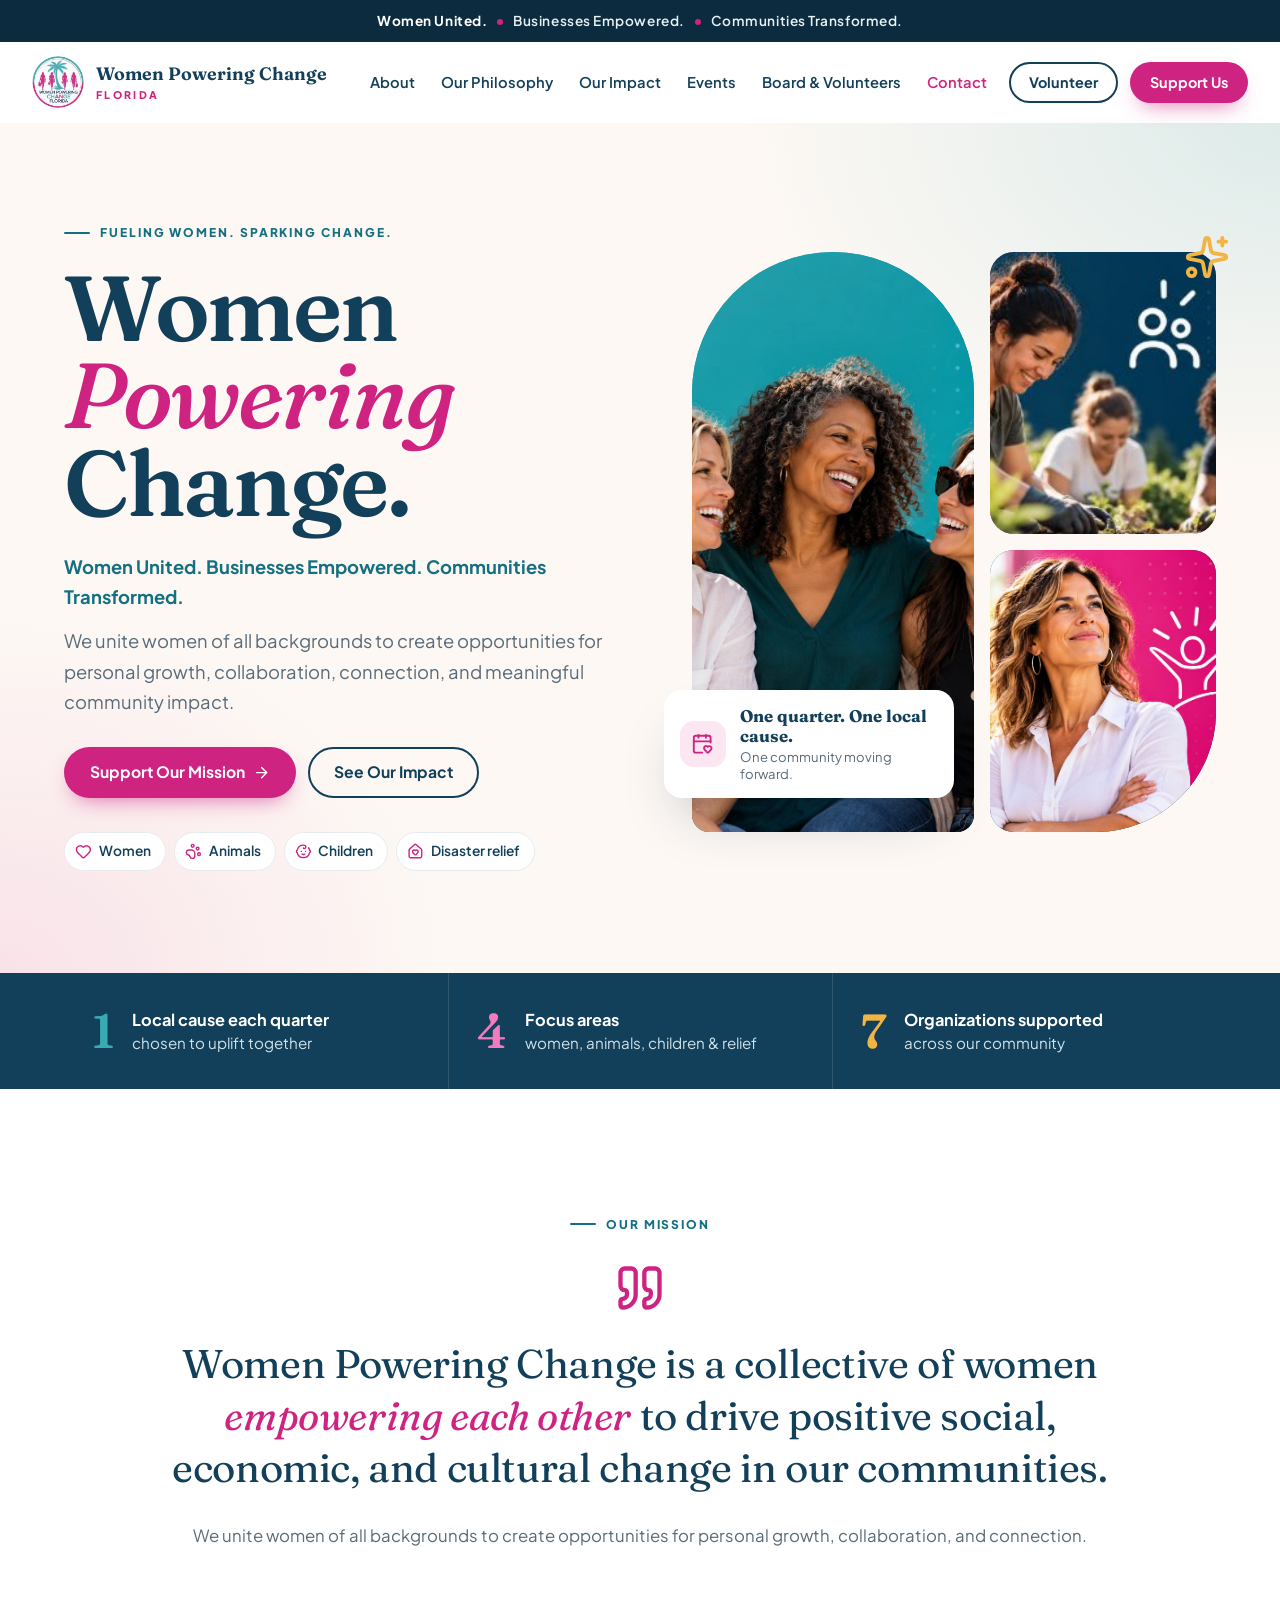
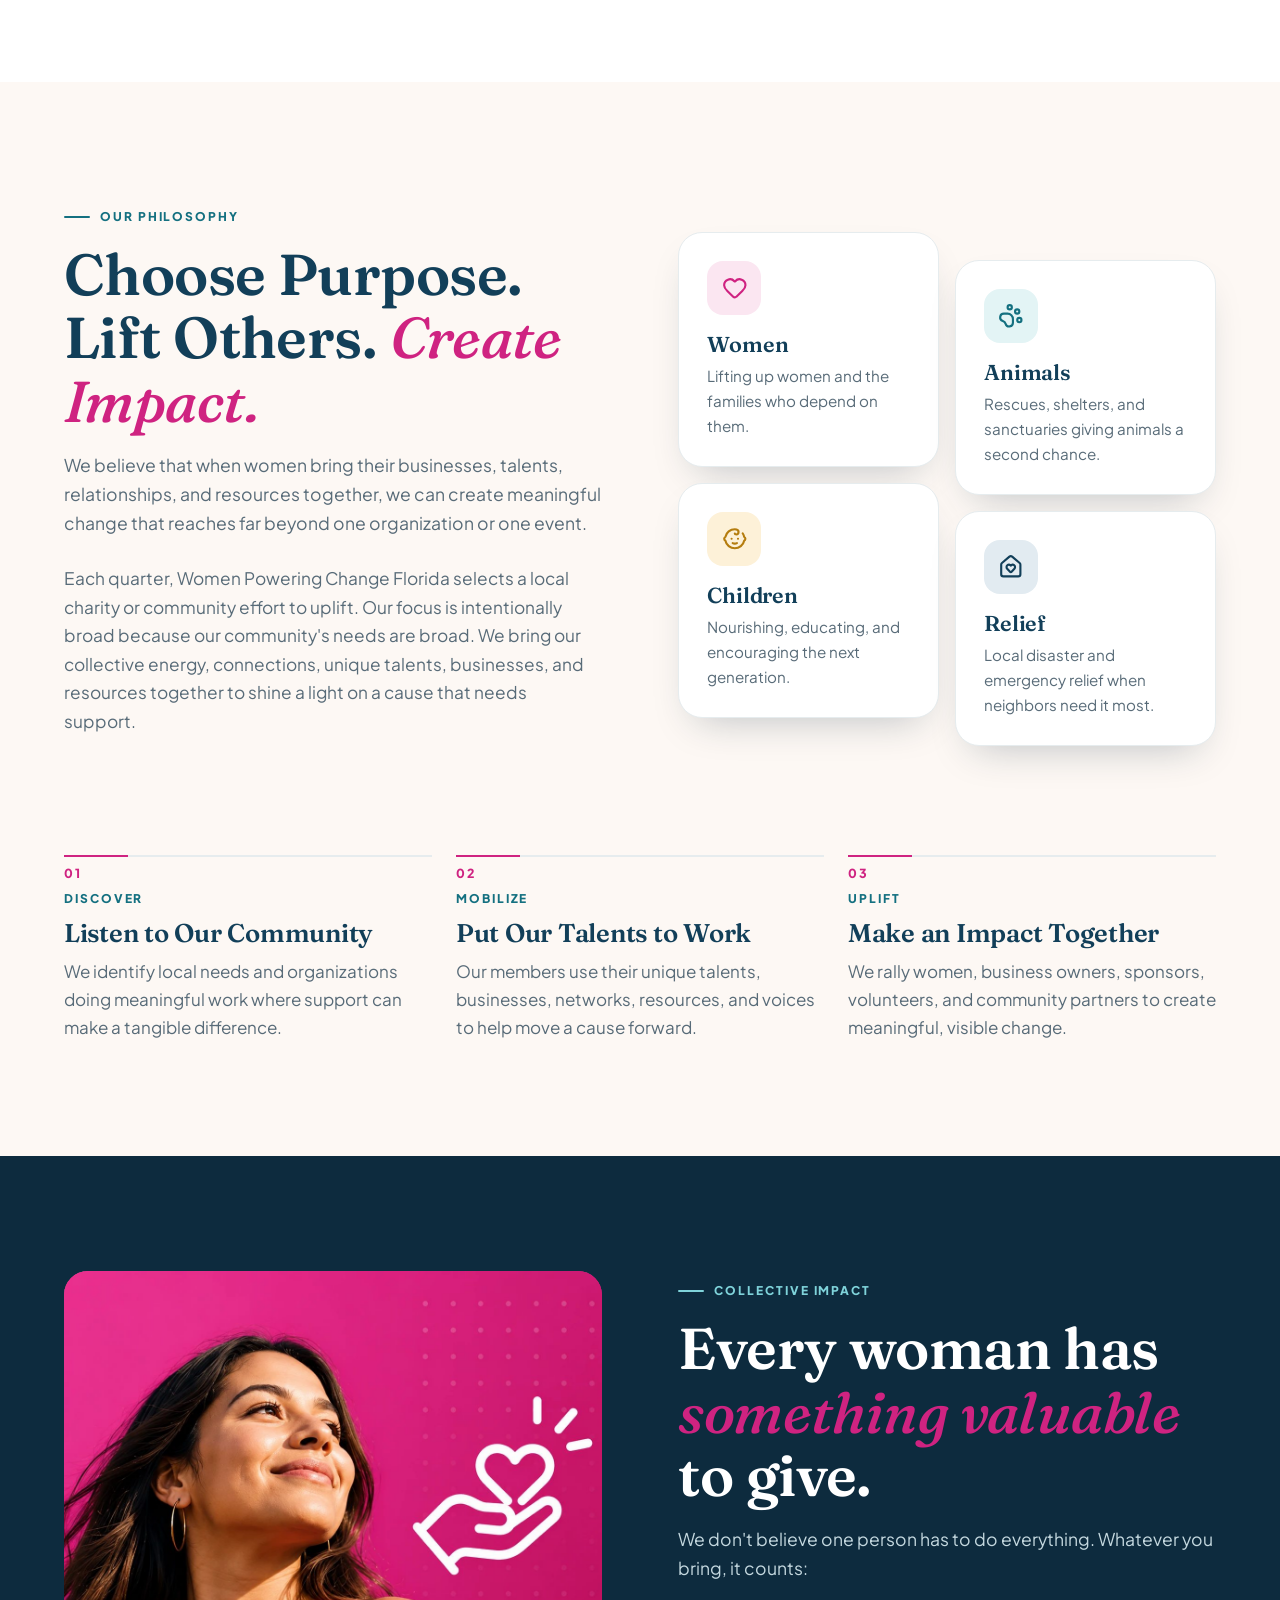
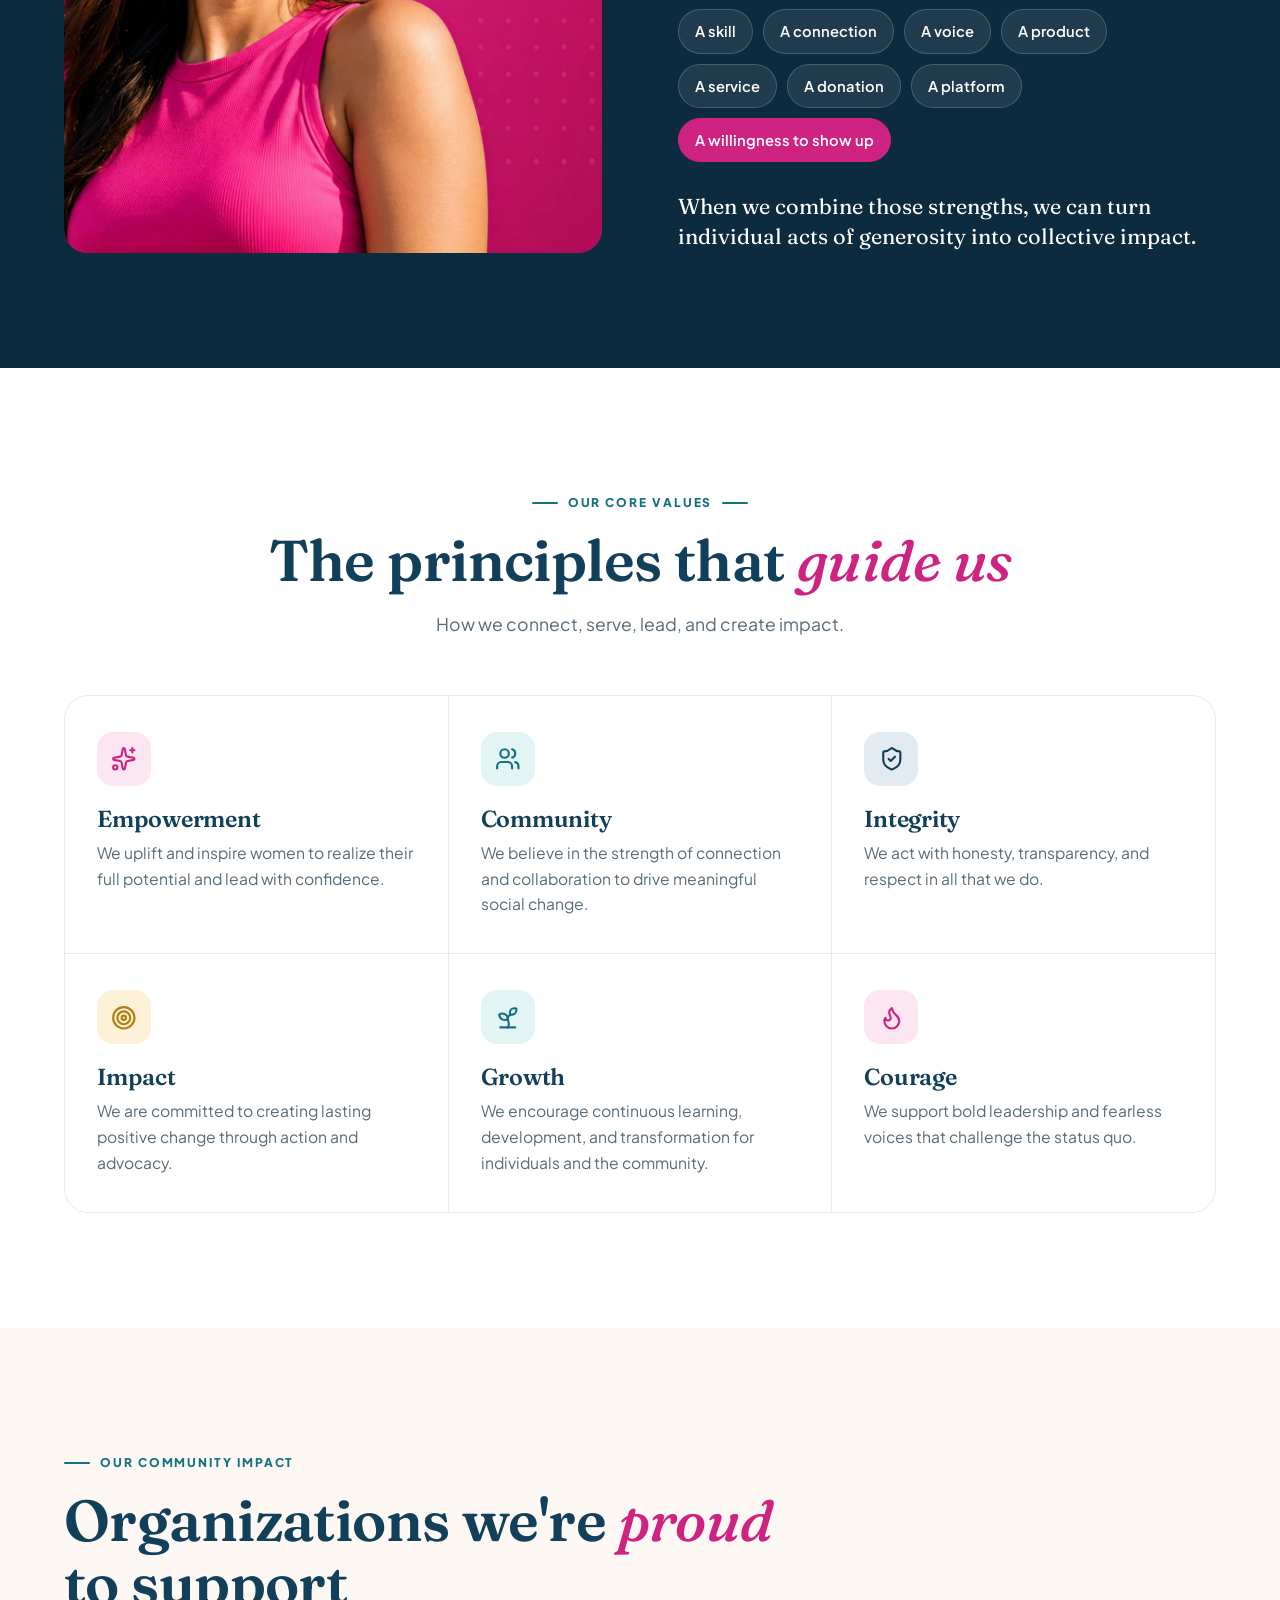
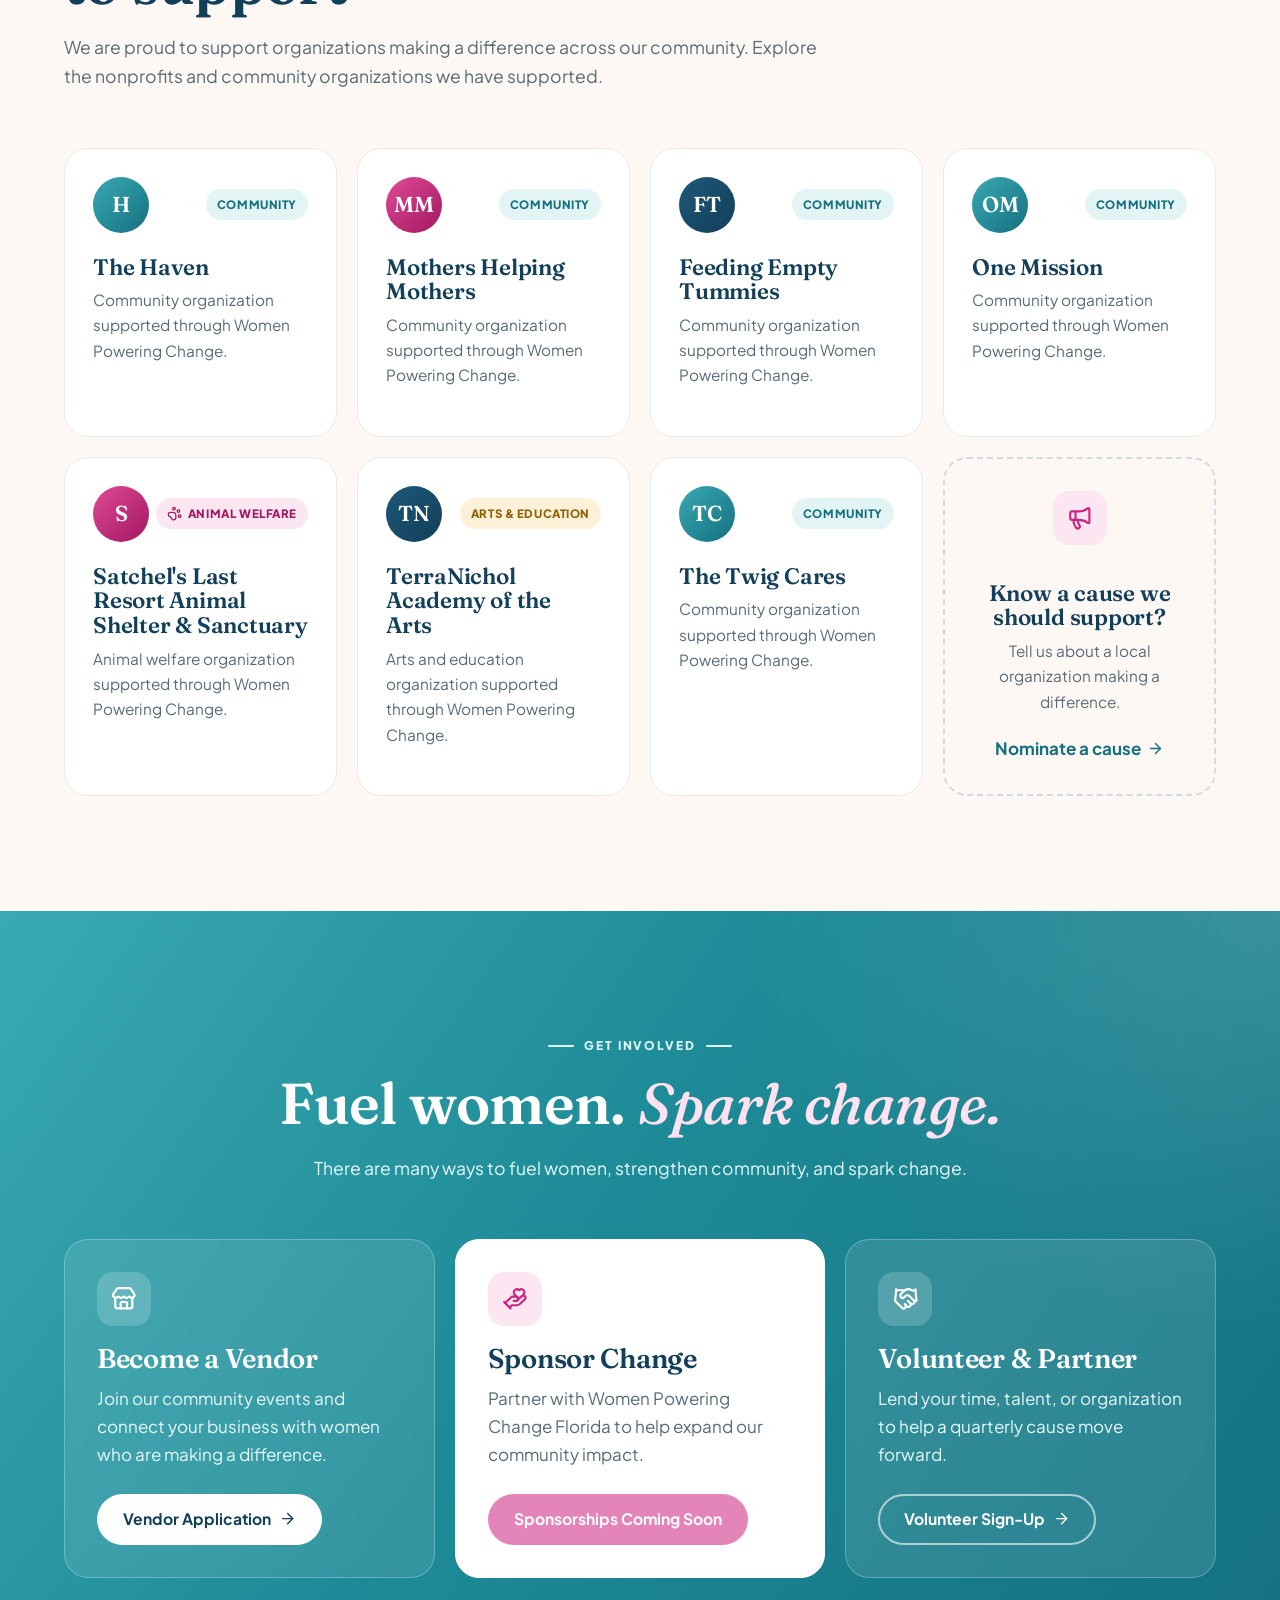
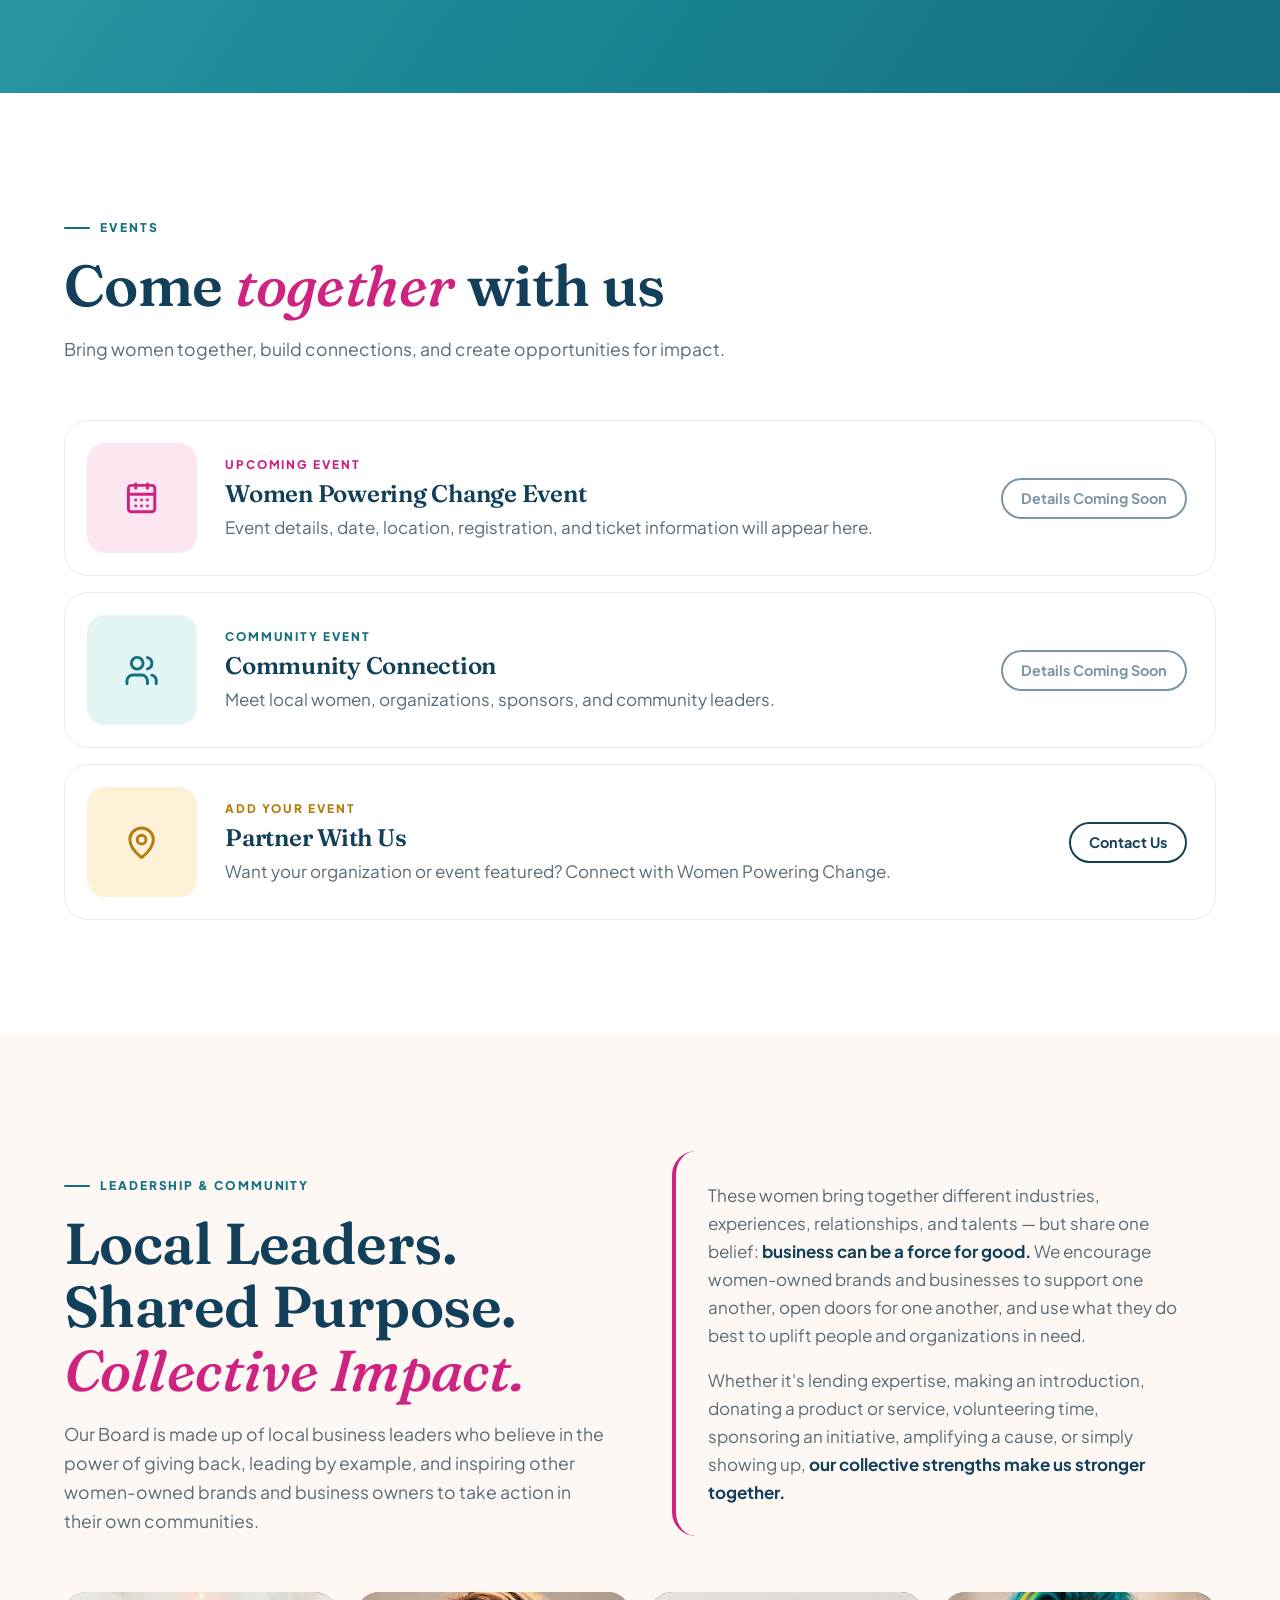
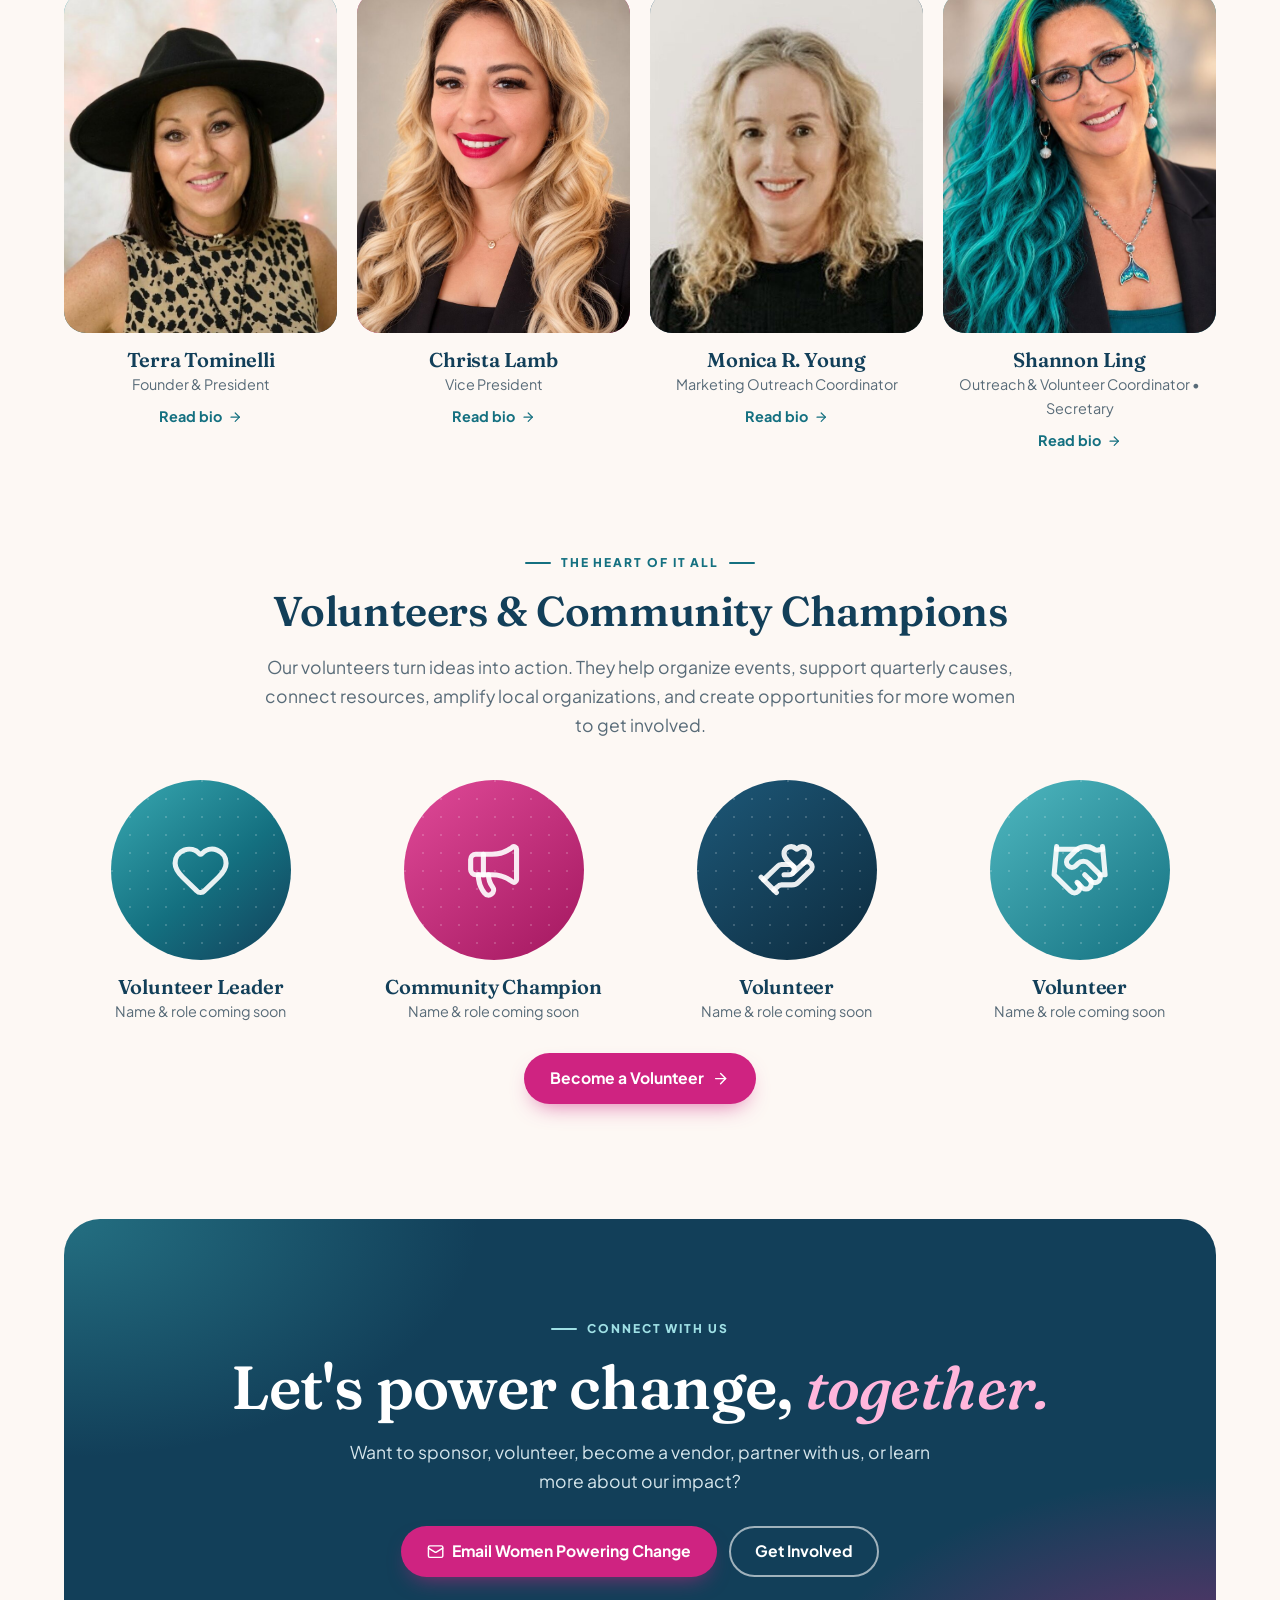
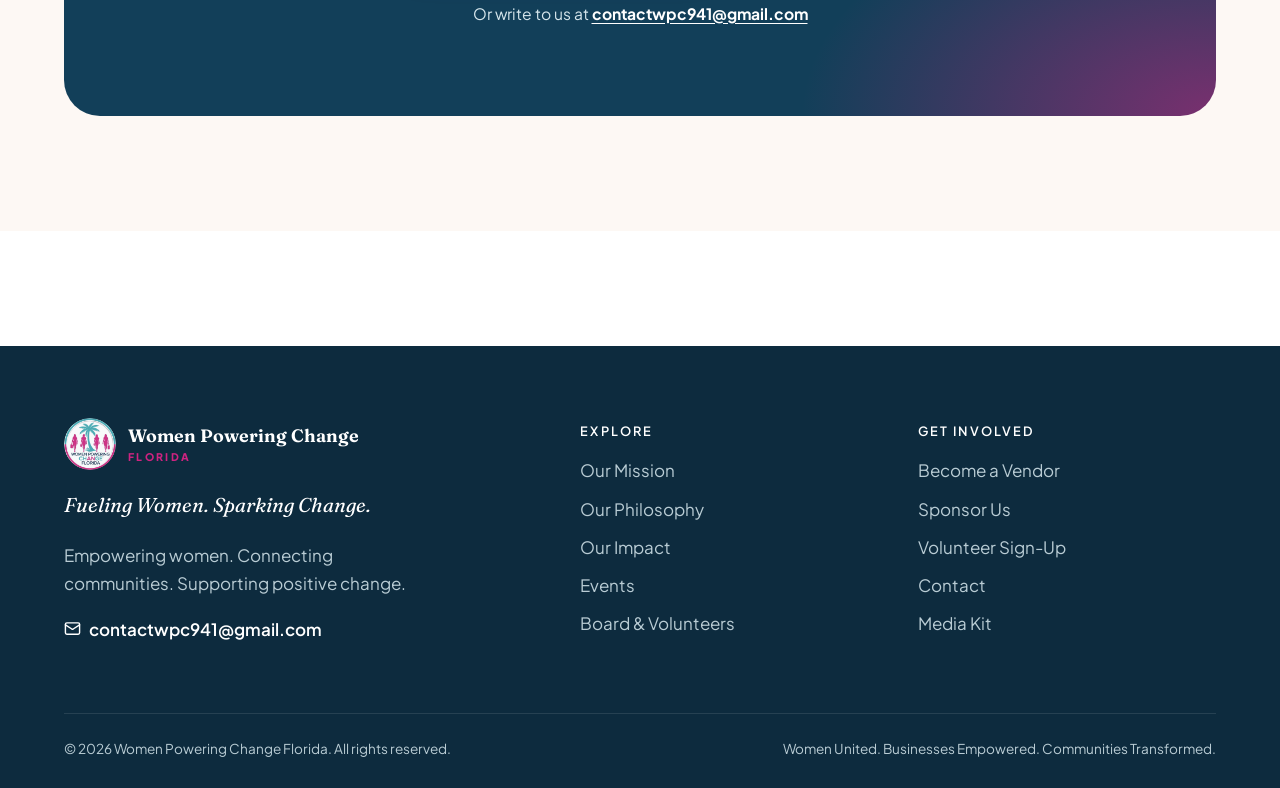
==== commit 7b429ccd: "Add vendor application form at vendor.html The Become a Vendor button and footer links now open a ve" ====
--- a/index.html
+++ b/index.html
@@ -88,15 +88,15 @@
       <svg class="spark" aria-hidden="true"><use href="assets/img/icons.svg#sparkles"/></svg>
       <figure class="photo">
         <svg class="icon" aria-hidden="true"><use href="assets/img/icons.svg#users"/></svg>
-        <img src="assets/img/photos/hero-women.jpg" alt="Three women sitting together, laughing" loading="eager">
+        <img src="assets/img/photos/hero-women.jpg" alt="Women gathered together, smiling" loading="eager">
       </figure>
       <figure class="photo pink">
         <svg class="icon" aria-hidden="true"><use href="assets/img/icons.svg#hand-heart"/></svg>
-        <img src="assets/img/photos/hero-volunteers.jpg" alt="Women volunteers planting a community garden" loading="eager">
+        <img src="assets/img/photos/hero-volunteers.jpg" alt="Volunteers sorting donations" loading="eager">
       </figure>
       <figure class="photo navy">
         <svg class="icon" aria-hidden="true"><use href="assets/img/icons.svg#paw-print"/></svg>
-        <img src="assets/img/photos/hero-rescue.jpg" alt="A confident woman in a white shirt smiling and looking upward" loading="eager">
+        <img src="assets/img/photos/hero-rescue.jpg" alt="A woman hugging a rescue dog" loading="eager">
       </figure>
       <div class="hero-badge">
         <div class="badge-icon"><svg class="icon" aria-hidden="true"><use href="assets/img/icons.svg#calendar-heart"/></svg></div>
@@ -191,7 +191,7 @@
   <div class="container split">
     <figure class="photo pink reveal">
       <svg class="icon" aria-hidden="true"><use href="assets/img/icons.svg#handshake"/></svg>
-      <img src="assets/img/photos/give-together.jpg" alt="A smiling woman in pink looking upward beside a hand-and-heart giving icon" loading="lazy">
+      <img src="assets/img/photos/give-together.jpg" alt="Women business owners working together around a table" loading="lazy">
     </figure>
     <div class="reveal" data-delay="1">
       <div class="section-head">
@@ -312,7 +312,7 @@
         <div class="tile-icon"><svg class="icon" aria-hidden="true"><use href="assets/img/icons.svg#store"/></svg></div>
         <h3>Become a Vendor</h3>
         <p>Join our community events and connect your business with women who are making a difference.</p>
-        <a class="btn btn-light" data-link="vendorRegistration" data-pending-label="Registration Coming Soon" href="#contact">Vendor Registration <svg class="icon" aria-hidden="true"><use href="assets/img/icons.svg#arrow-right"/></svg></a>
+        <a class="btn btn-light" href="vendor.html">Vendor Application <svg class="icon" aria-hidden="true"><use href="assets/img/icons.svg#arrow-right"/></svg></a>
       </div>
       <div class="involve-card featured reveal" data-delay="1">
         <div class="tile-icon"><svg class="icon" aria-hidden="true"><use href="assets/img/icons.svg#hand-heart"/></svg></div>
@@ -475,7 +475,7 @@
     <nav aria-label="Get involved">
       <h2>Get Involved</h2>
       <ul>
-        <li><a href="#support">Become a Vendor</a></li>
+        <li><a href="vendor.html">Become a Vendor</a></li>
         <li><a href="#support">Sponsor Us</a></li>
         <li><a href="volunteer.html">Volunteer Sign-Up</a></li>
         <li><a href="#contact">Contact</a></li>
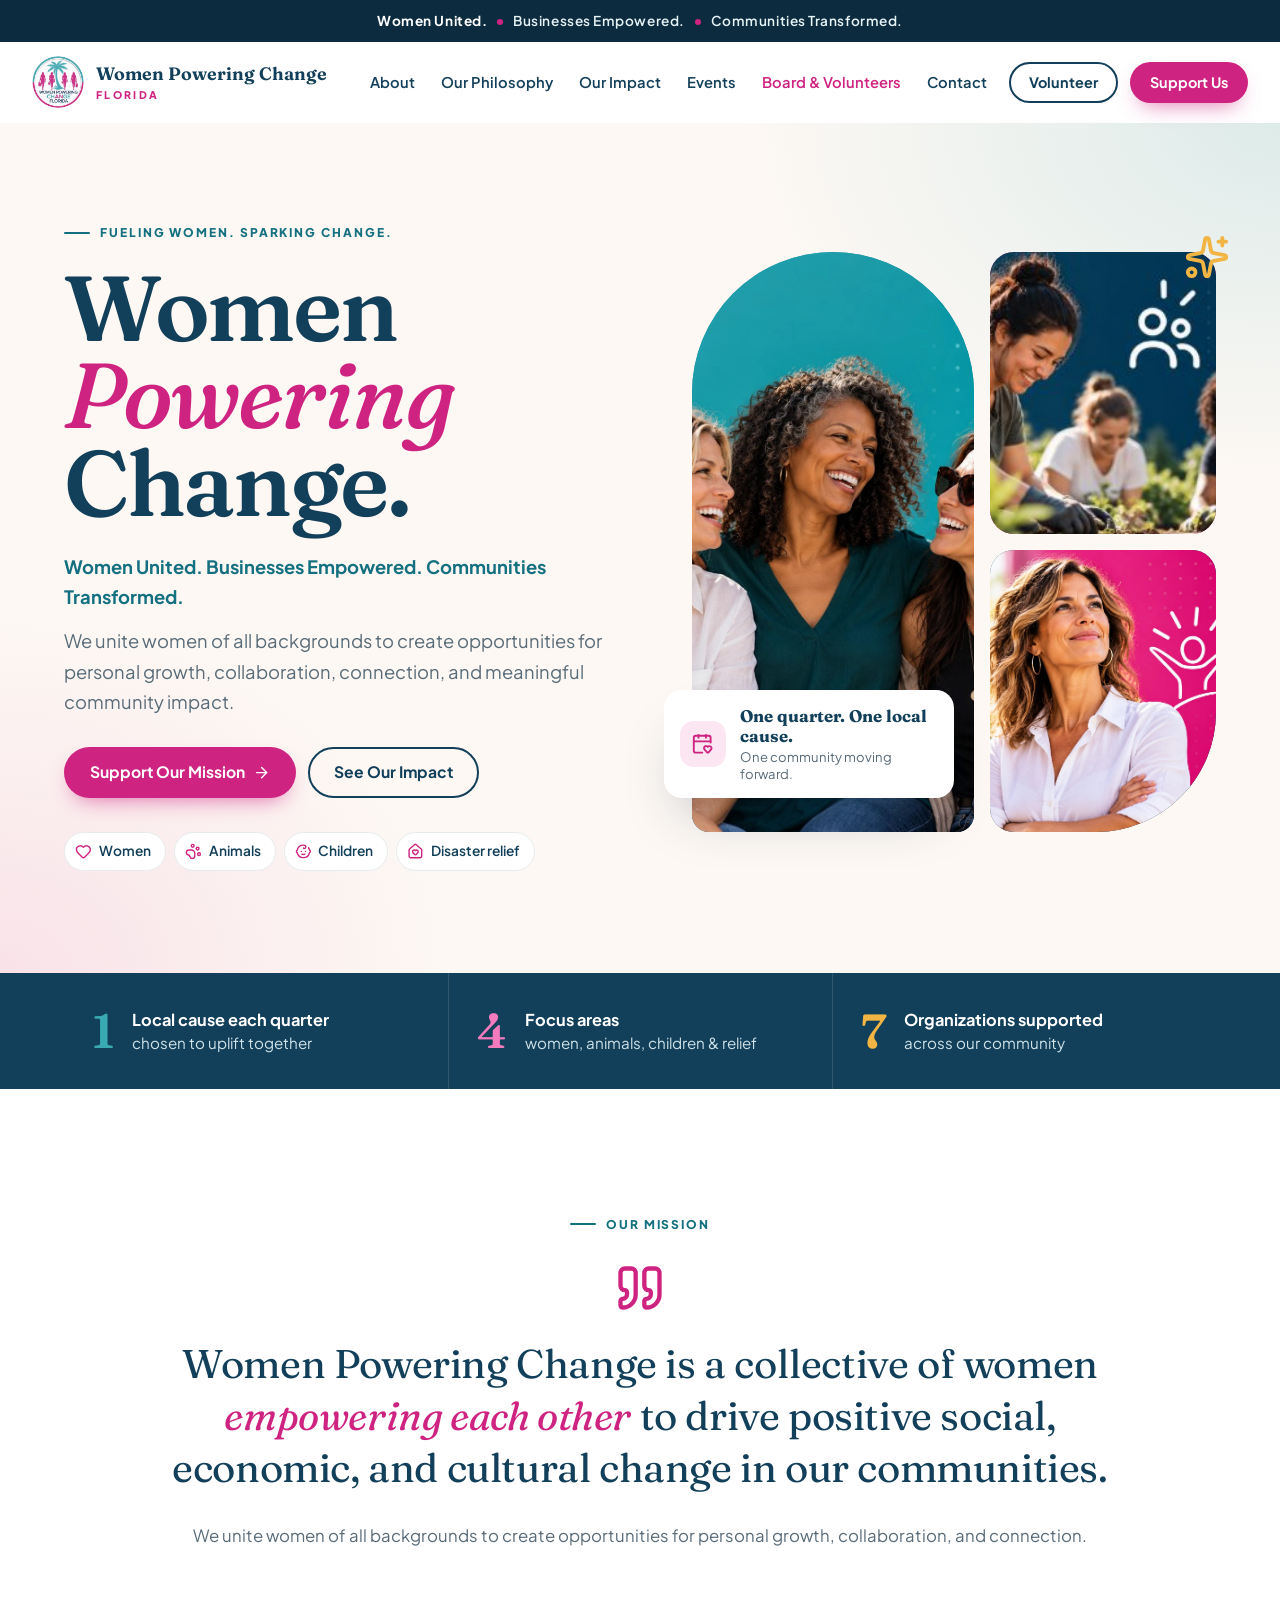
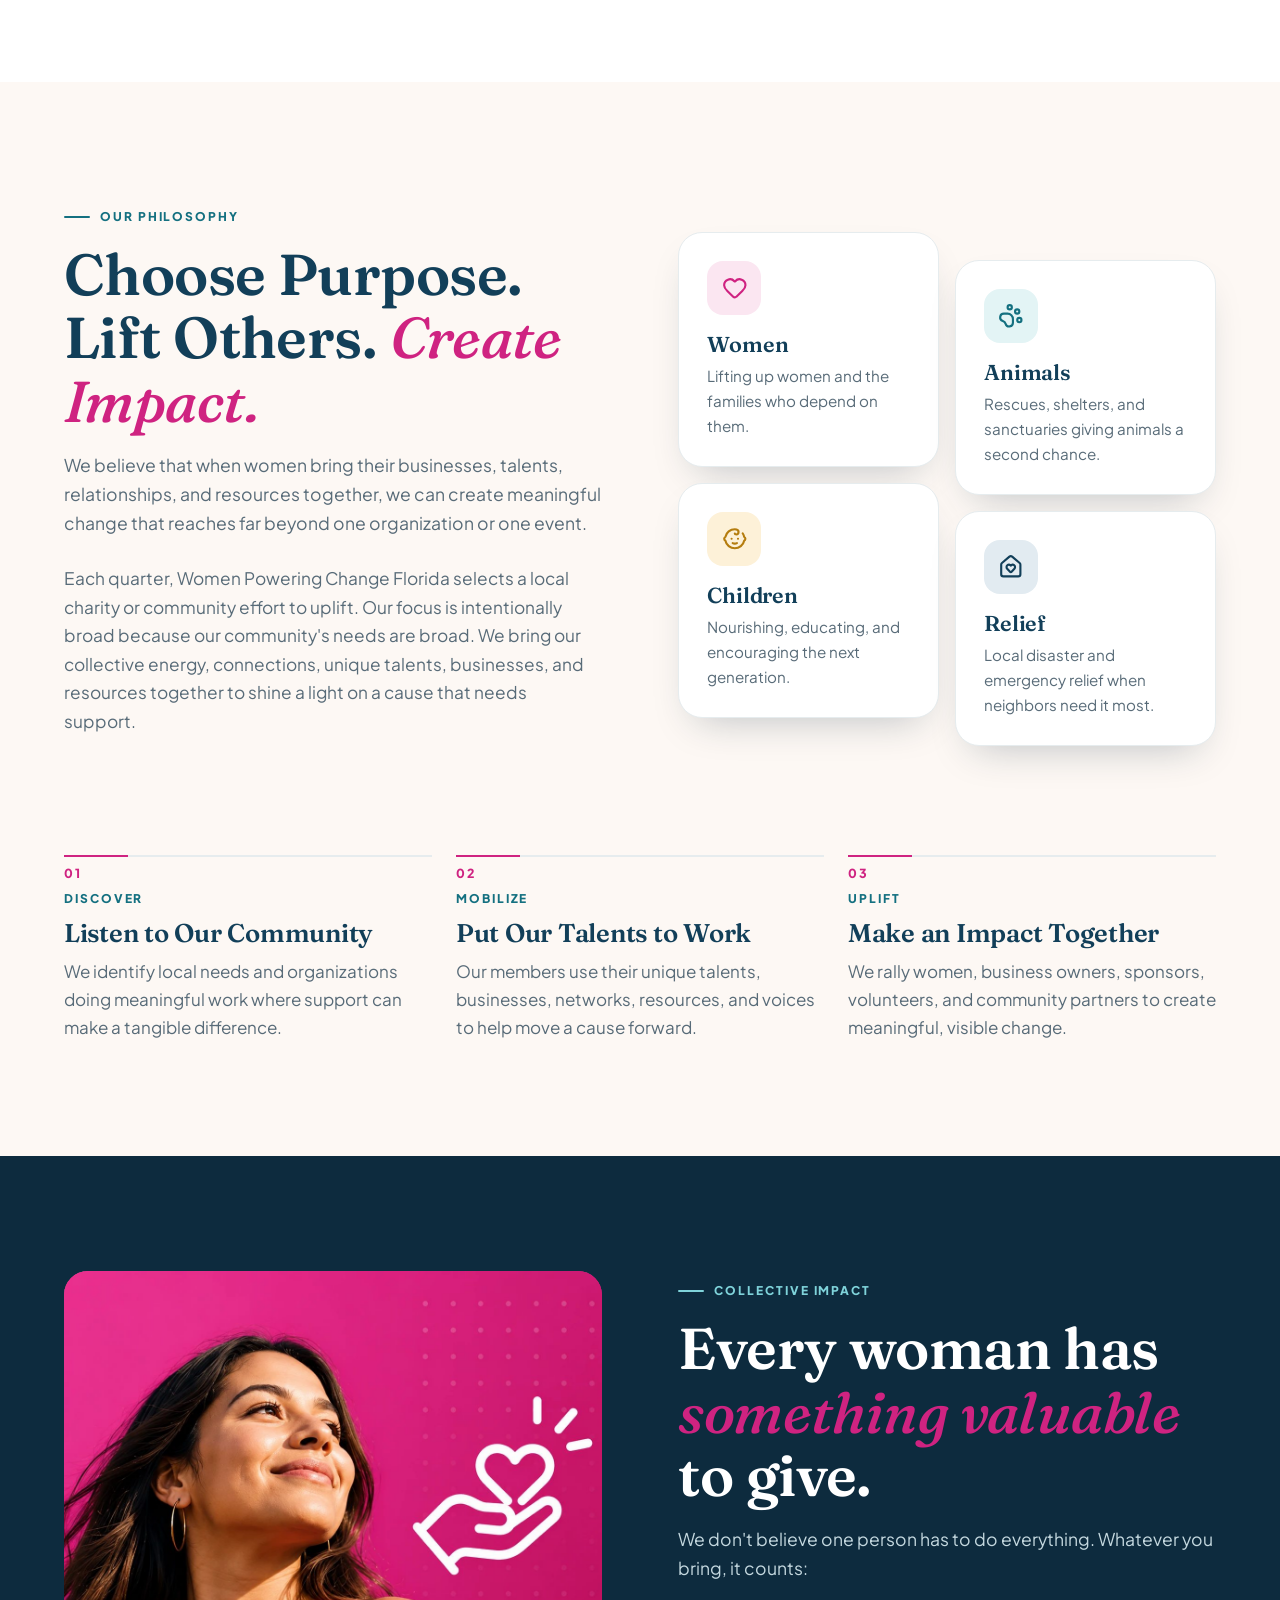
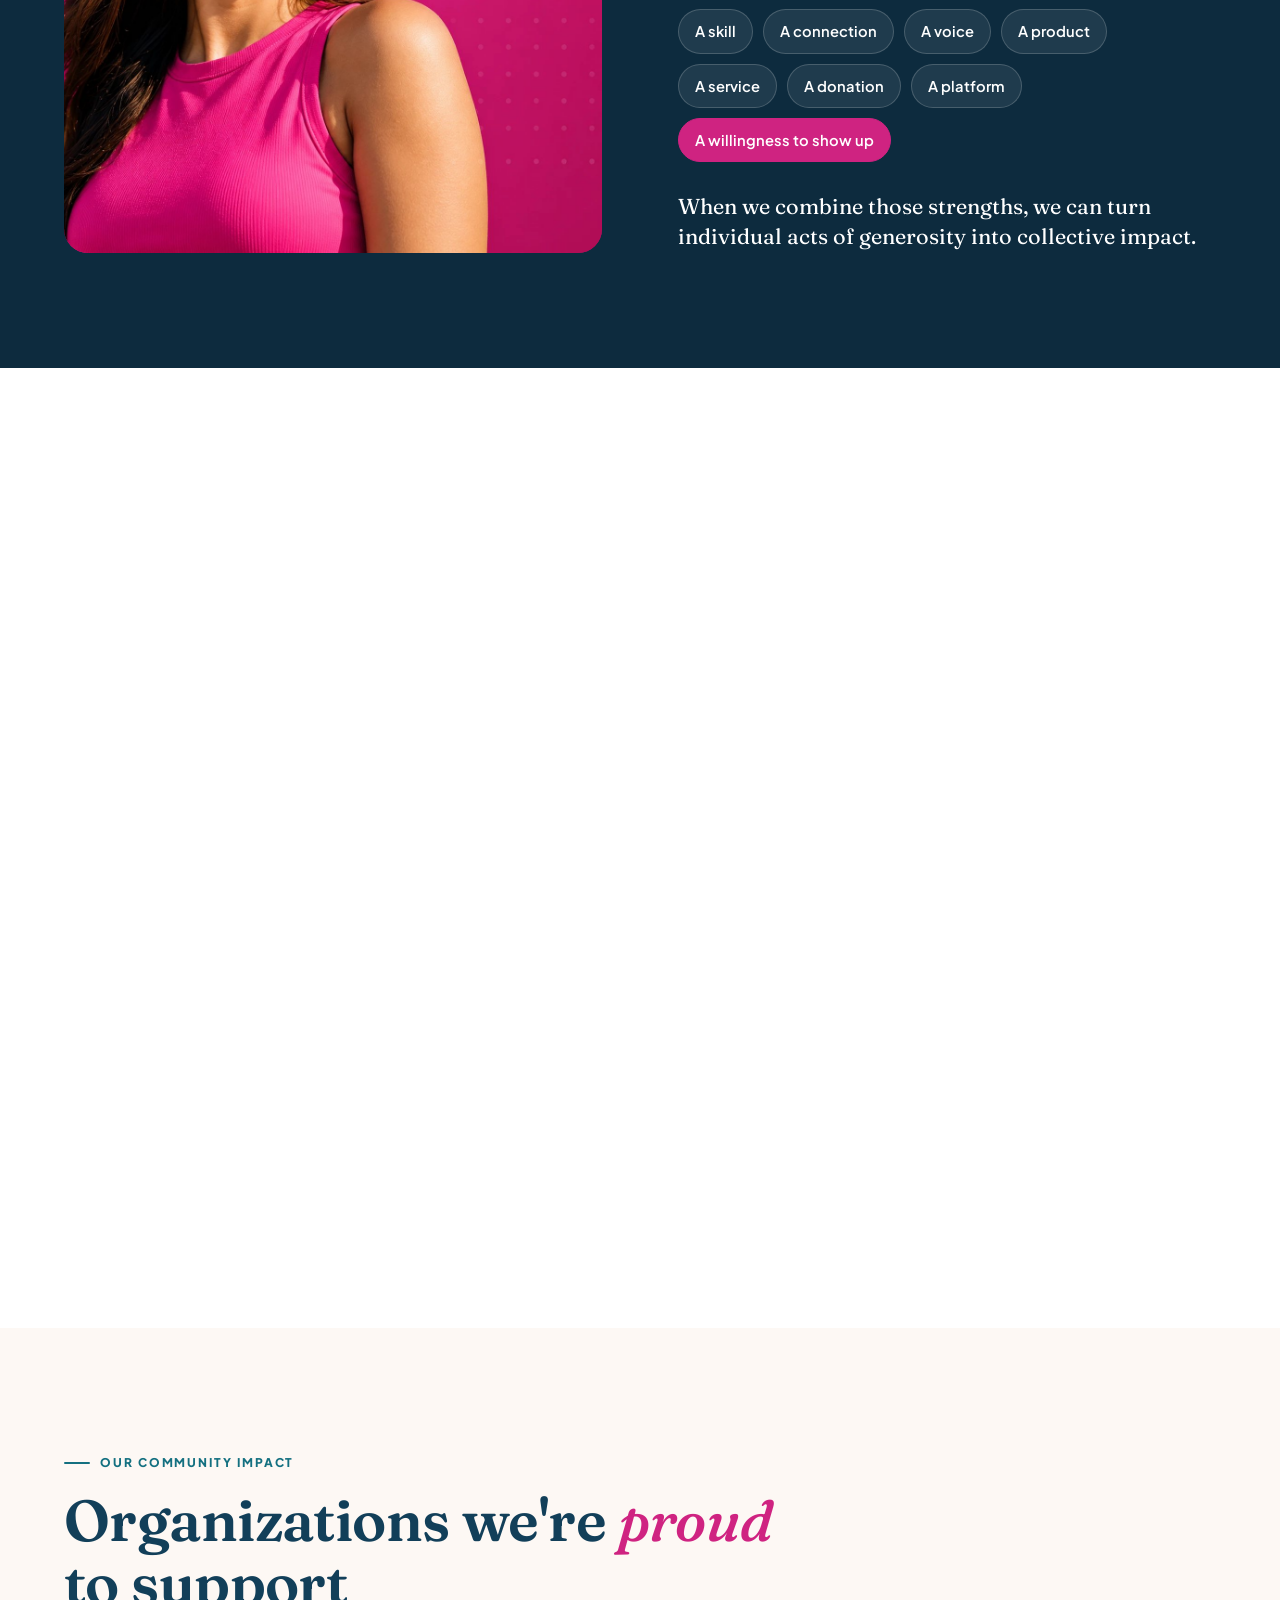
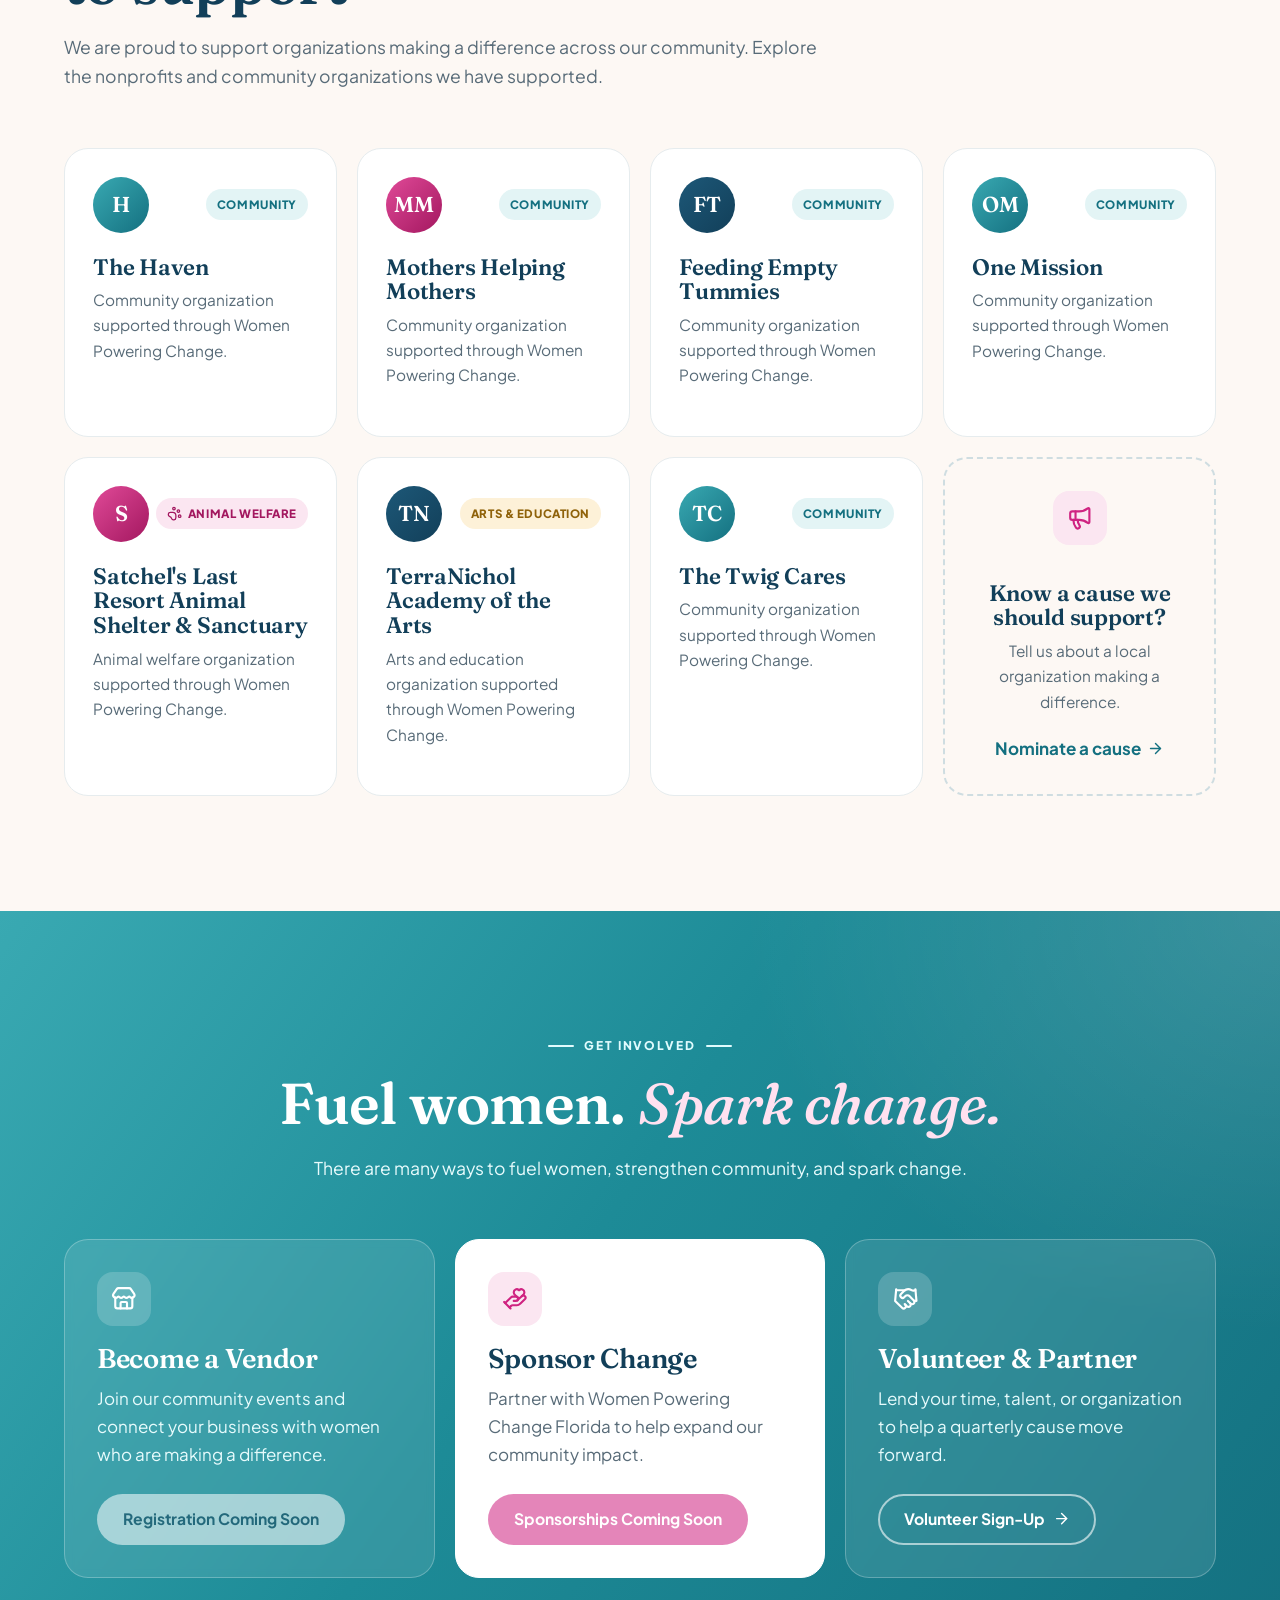
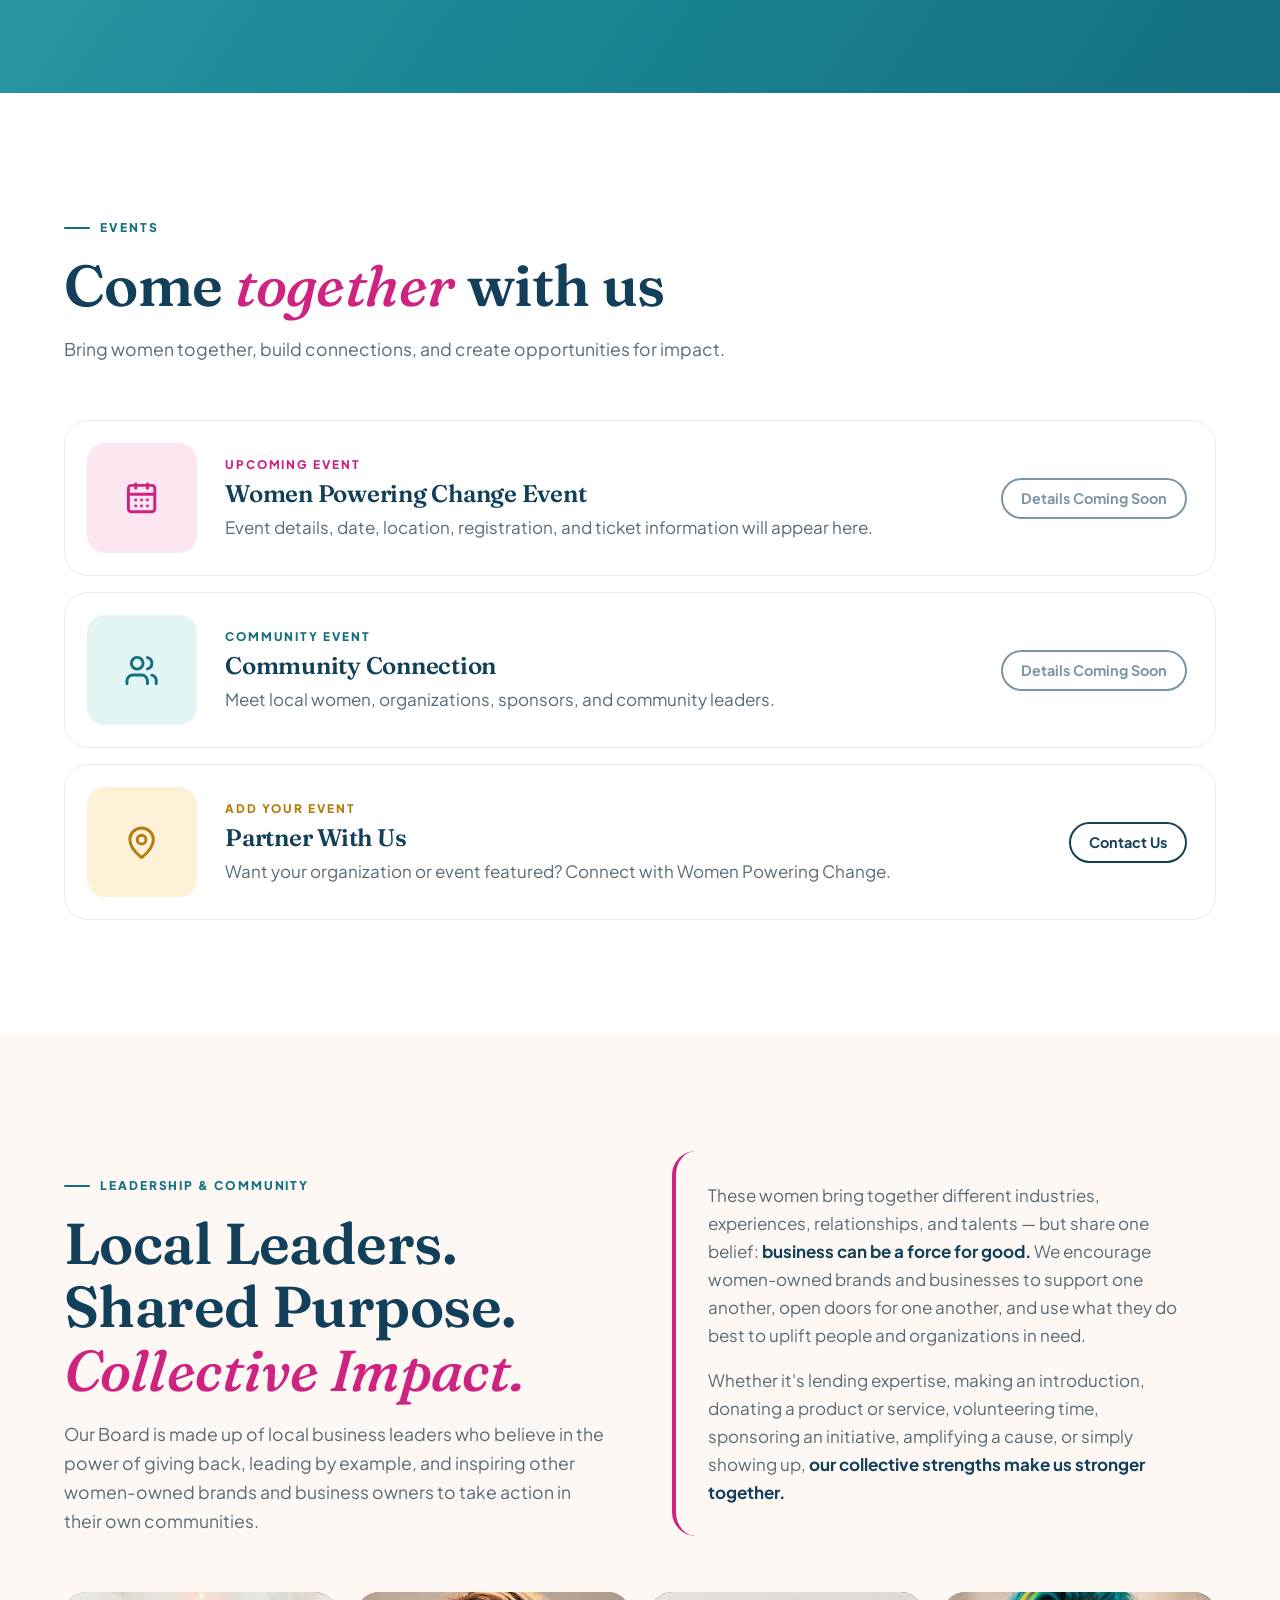
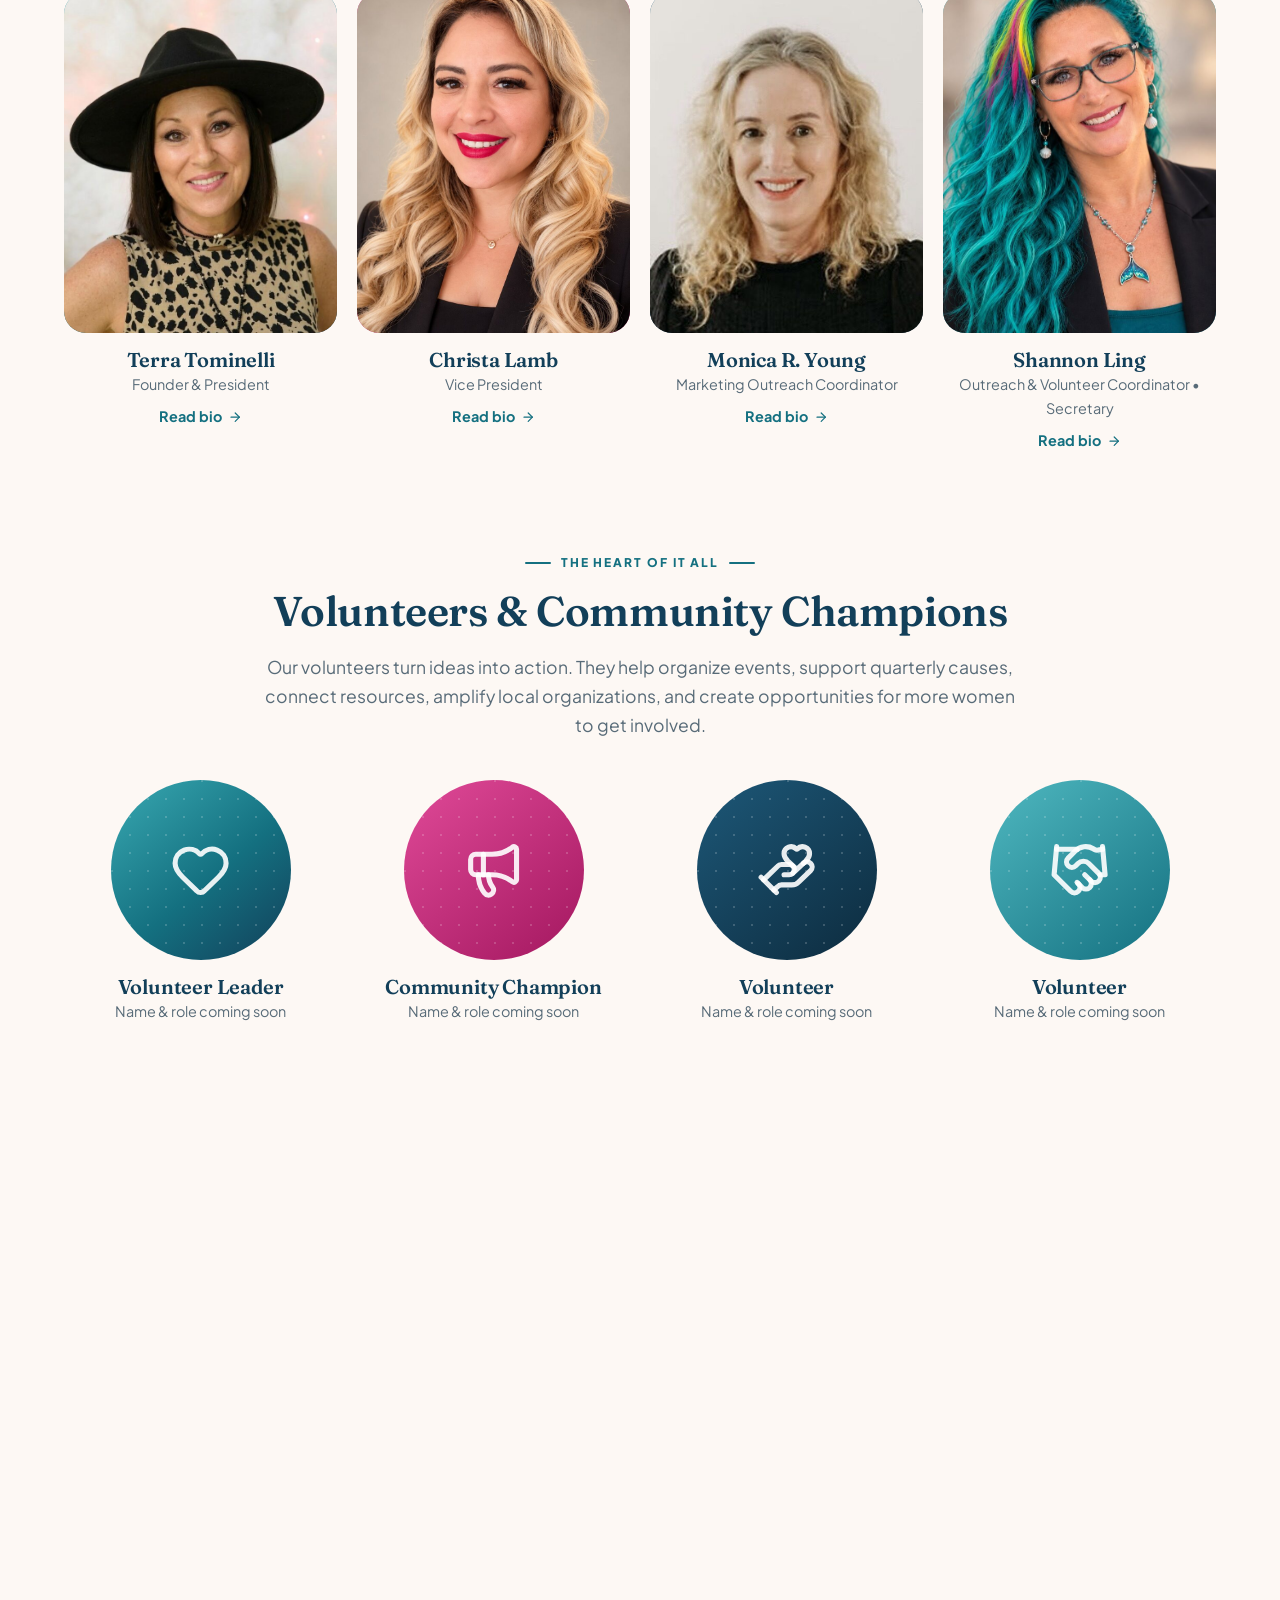
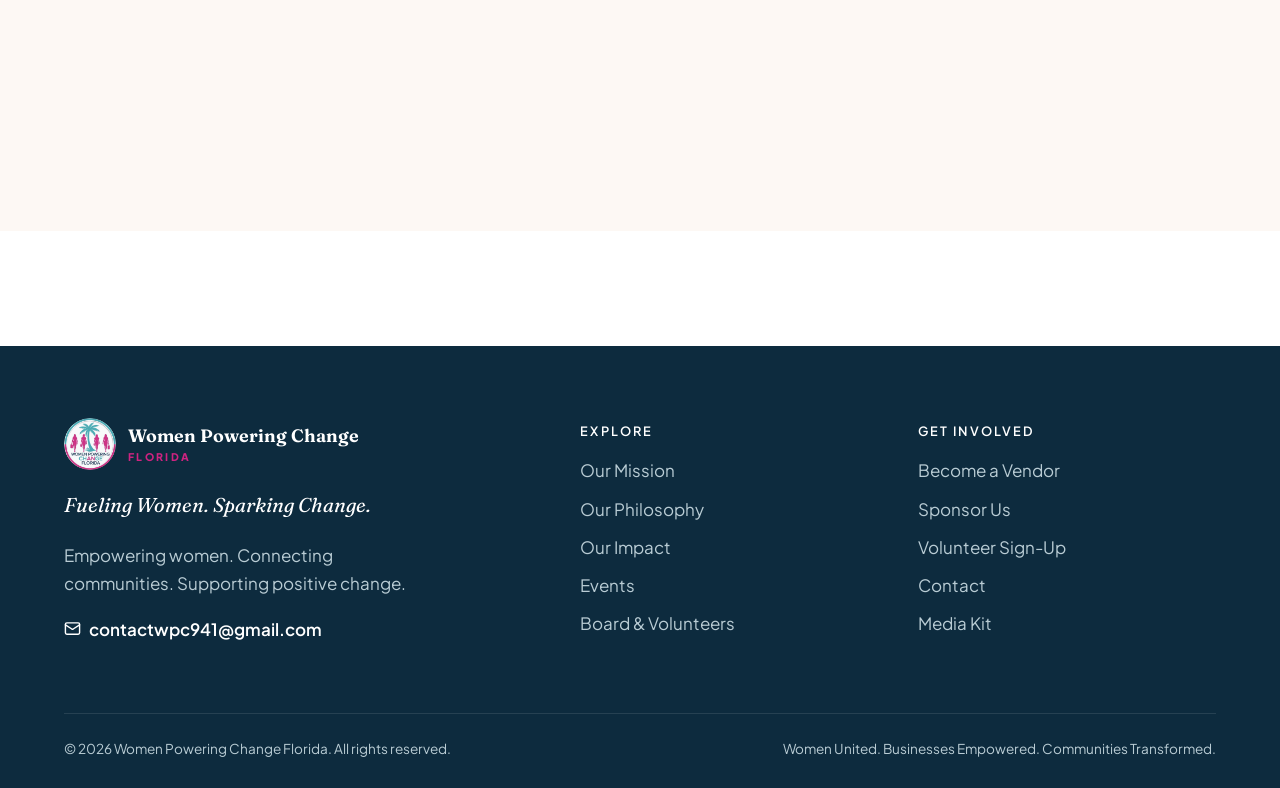
==== commit f10a1c3c: "Merge pull request #7 from abrahamqdiaz-a11y/claude/adoring-thompson-ki5qg8 Add photos to the home p" ====
--- a/index.html
+++ b/index.html
@@ -88,15 +88,15 @@
       <svg class="spark" aria-hidden="true"><use href="assets/img/icons.svg#sparkles"/></svg>
       <figure class="photo">
         <svg class="icon" aria-hidden="true"><use href="assets/img/icons.svg#users"/></svg>
-        <img src="assets/img/photos/hero-women.jpg" alt="Women gathered together, smiling" loading="eager">
+        <img src="assets/img/photos/hero-women.jpg" alt="Three women sitting together, laughing" loading="eager">
       </figure>
       <figure class="photo pink">
         <svg class="icon" aria-hidden="true"><use href="assets/img/icons.svg#hand-heart"/></svg>
-        <img src="assets/img/photos/hero-volunteers.jpg" alt="Volunteers sorting donations" loading="eager">
+        <img src="assets/img/photos/hero-volunteers.jpg" alt="Women volunteers planting a community garden" loading="eager">
       </figure>
       <figure class="photo navy">
         <svg class="icon" aria-hidden="true"><use href="assets/img/icons.svg#paw-print"/></svg>
-        <img src="assets/img/photos/hero-rescue.jpg" alt="A woman hugging a rescue dog" loading="eager">
+        <img src="assets/img/photos/hero-rescue.jpg" alt="A confident woman in a white shirt smiling and looking upward" loading="eager">
       </figure>
       <div class="hero-badge">
         <div class="badge-icon"><svg class="icon" aria-hidden="true"><use href="assets/img/icons.svg#calendar-heart"/></svg></div>
@@ -191,7 +191,7 @@
   <div class="container split">
     <figure class="photo pink reveal">
       <svg class="icon" aria-hidden="true"><use href="assets/img/icons.svg#handshake"/></svg>
-      <img src="assets/img/photos/give-together.jpg" alt="Women business owners working together around a table" loading="lazy">
+      <img src="assets/img/photos/give-together.jpg" alt="A smiling woman in pink looking upward beside a hand-and-heart giving icon" loading="lazy">
     </figure>
     <div class="reveal" data-delay="1">
       <div class="section-head">
@@ -312,7 +312,7 @@
         <div class="tile-icon"><svg class="icon" aria-hidden="true"><use href="assets/img/icons.svg#store"/></svg></div>
         <h3>Become a Vendor</h3>
         <p>Join our community events and connect your business with women who are making a difference.</p>
-        <a class="btn btn-light" href="vendor.html">Vendor Application <svg class="icon" aria-hidden="true"><use href="assets/img/icons.svg#arrow-right"/></svg></a>
+        <a class="btn btn-light" data-link="vendorRegistration" data-pending-label="Registration Coming Soon" href="#contact">Vendor Registration <svg class="icon" aria-hidden="true"><use href="assets/img/icons.svg#arrow-right"/></svg></a>
       </div>
       <div class="involve-card featured reveal" data-delay="1">
         <div class="tile-icon"><svg class="icon" aria-hidden="true"><use href="assets/img/icons.svg#hand-heart"/></svg></div>
@@ -475,7 +475,7 @@
     <nav aria-label="Get involved">
       <h2>Get Involved</h2>
       <ul>
-        <li><a href="vendor.html">Become a Vendor</a></li>
+        <li><a href="#support">Become a Vendor</a></li>
         <li><a href="#support">Sponsor Us</a></li>
         <li><a href="volunteer.html">Volunteer Sign-Up</a></li>
         <li><a href="#contact">Contact</a></li>
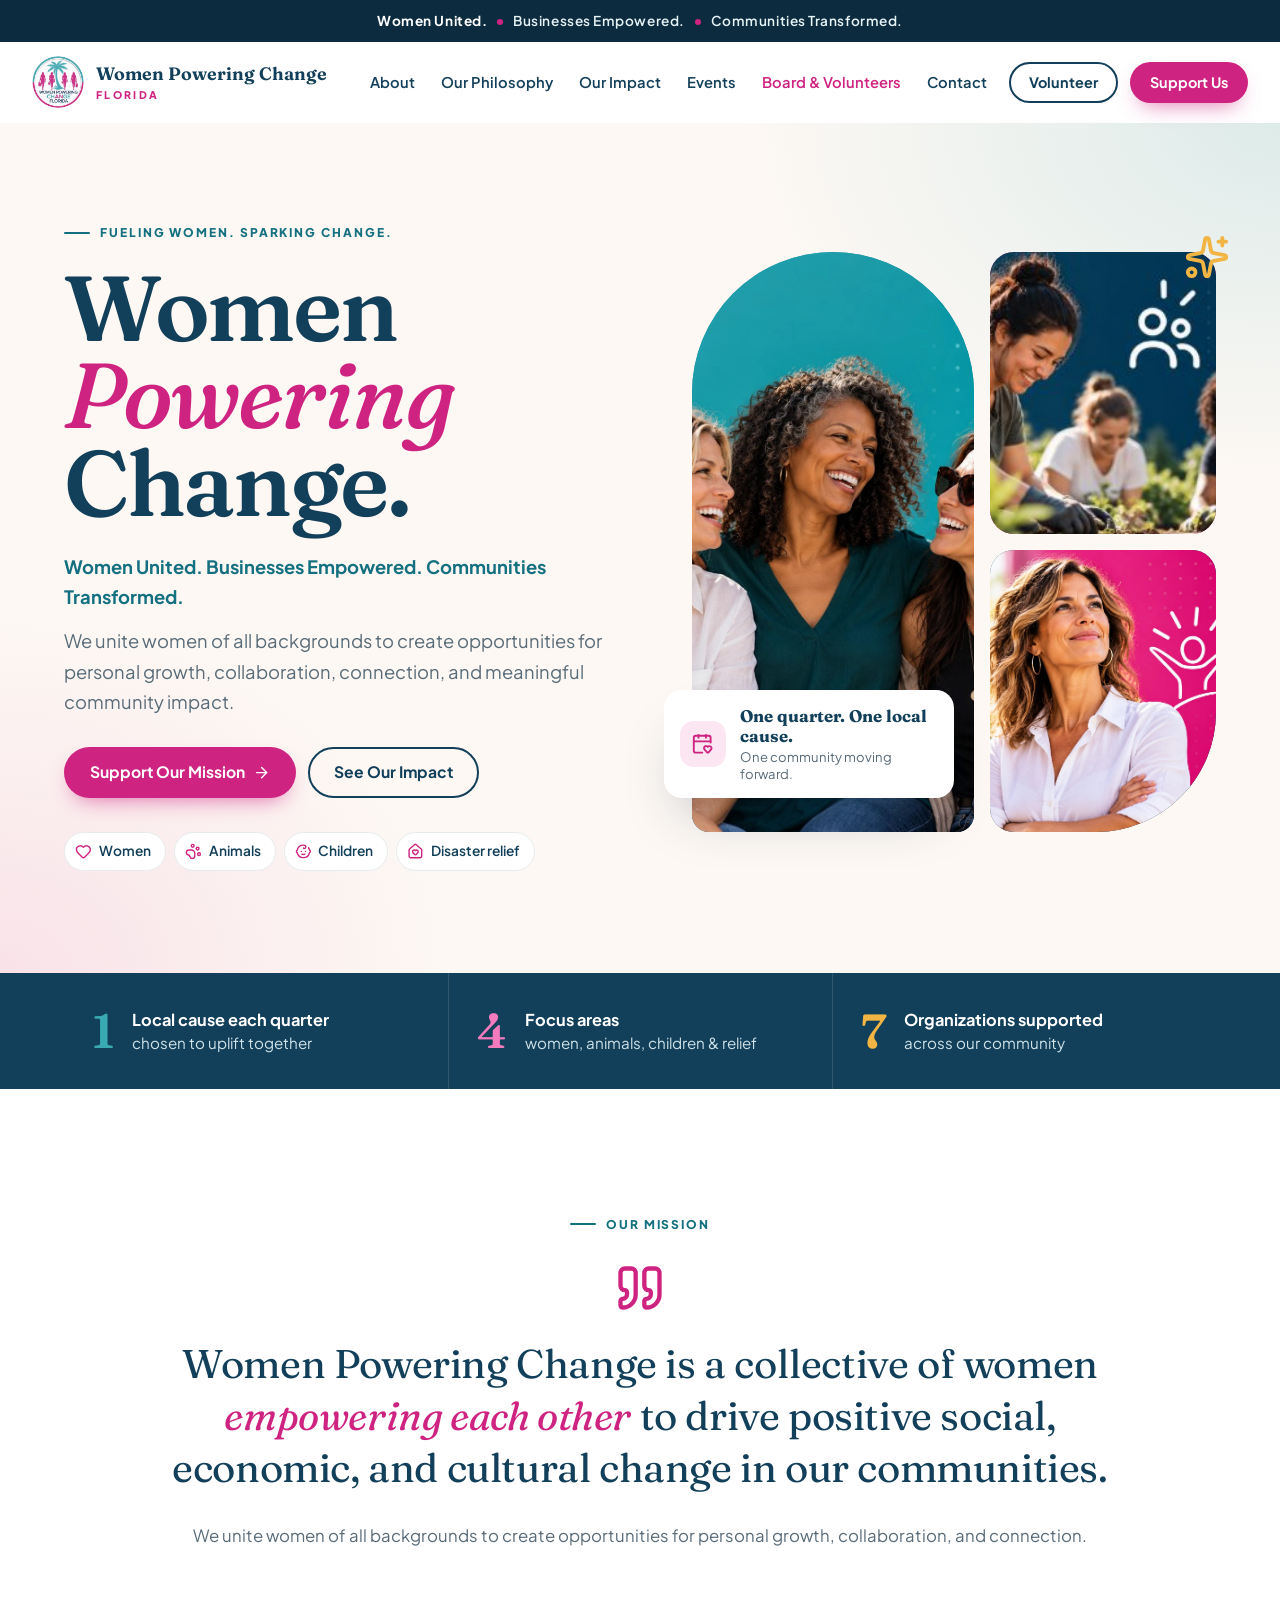
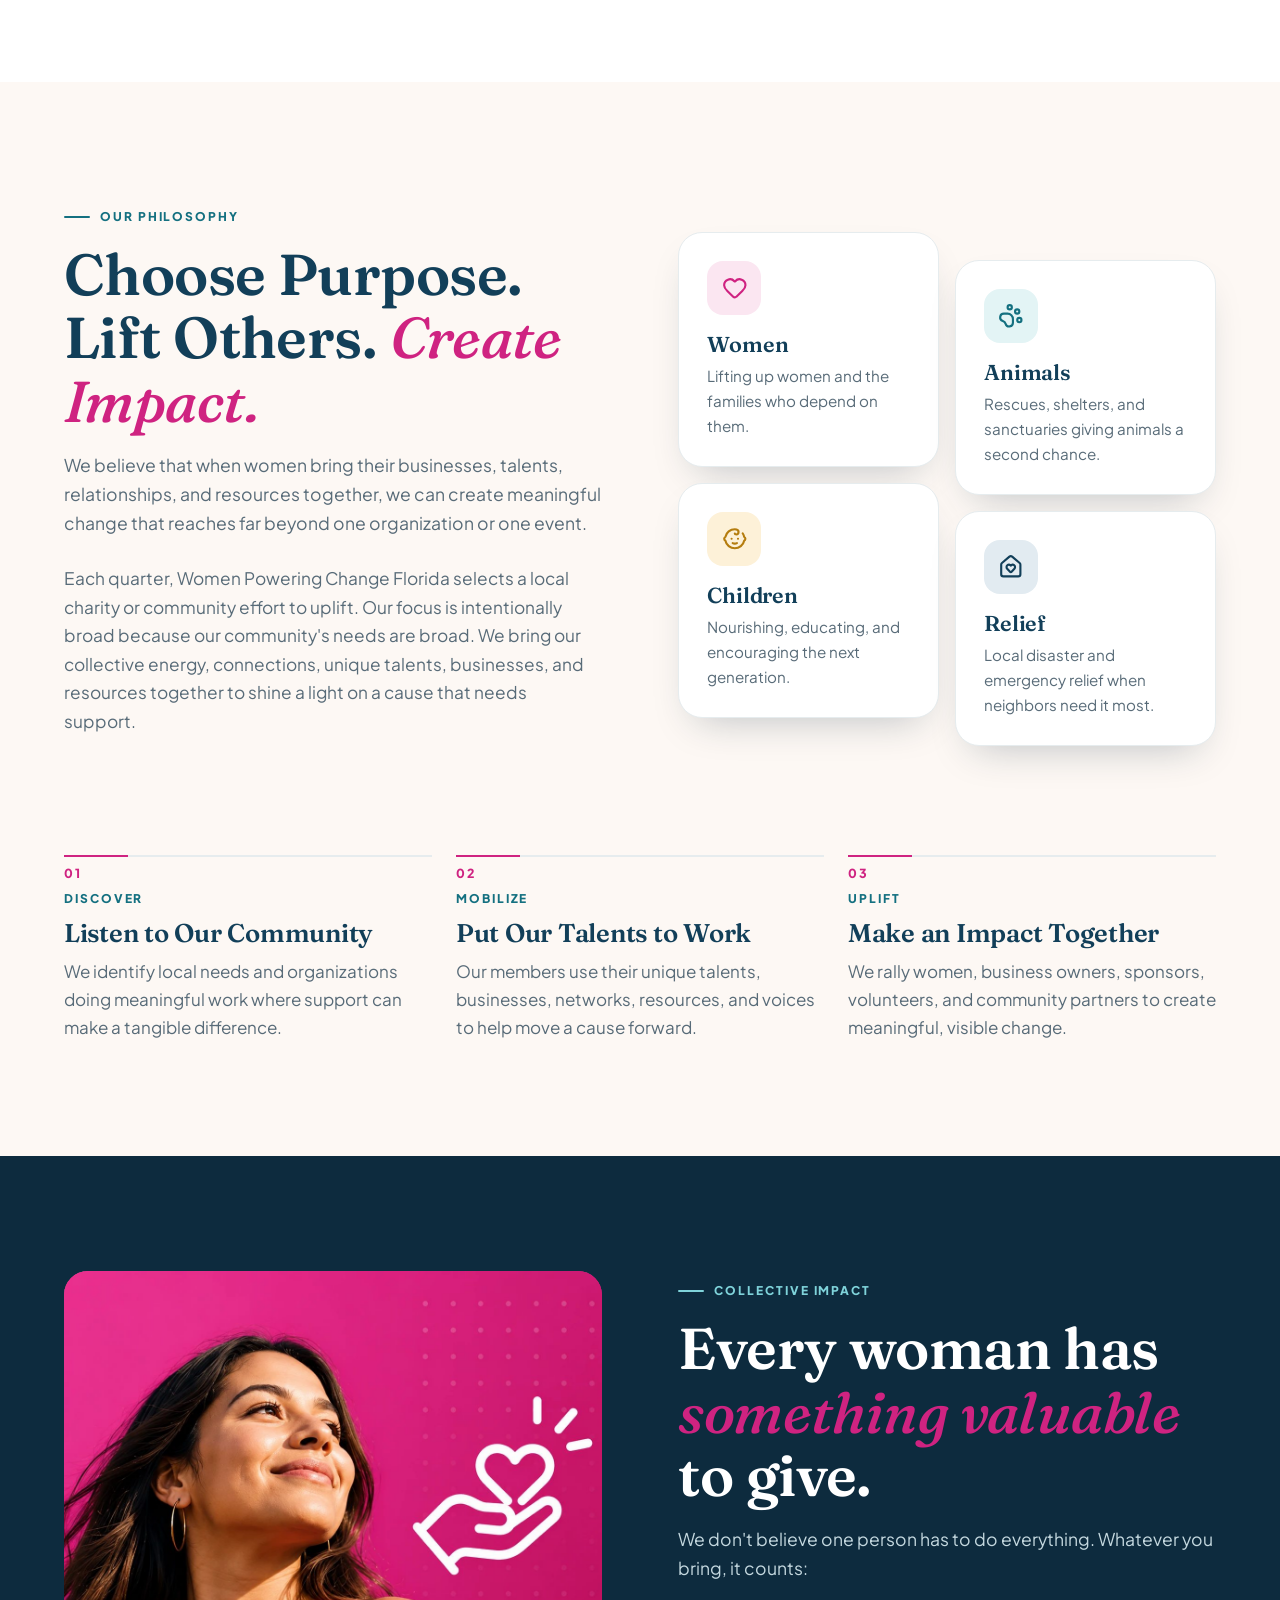
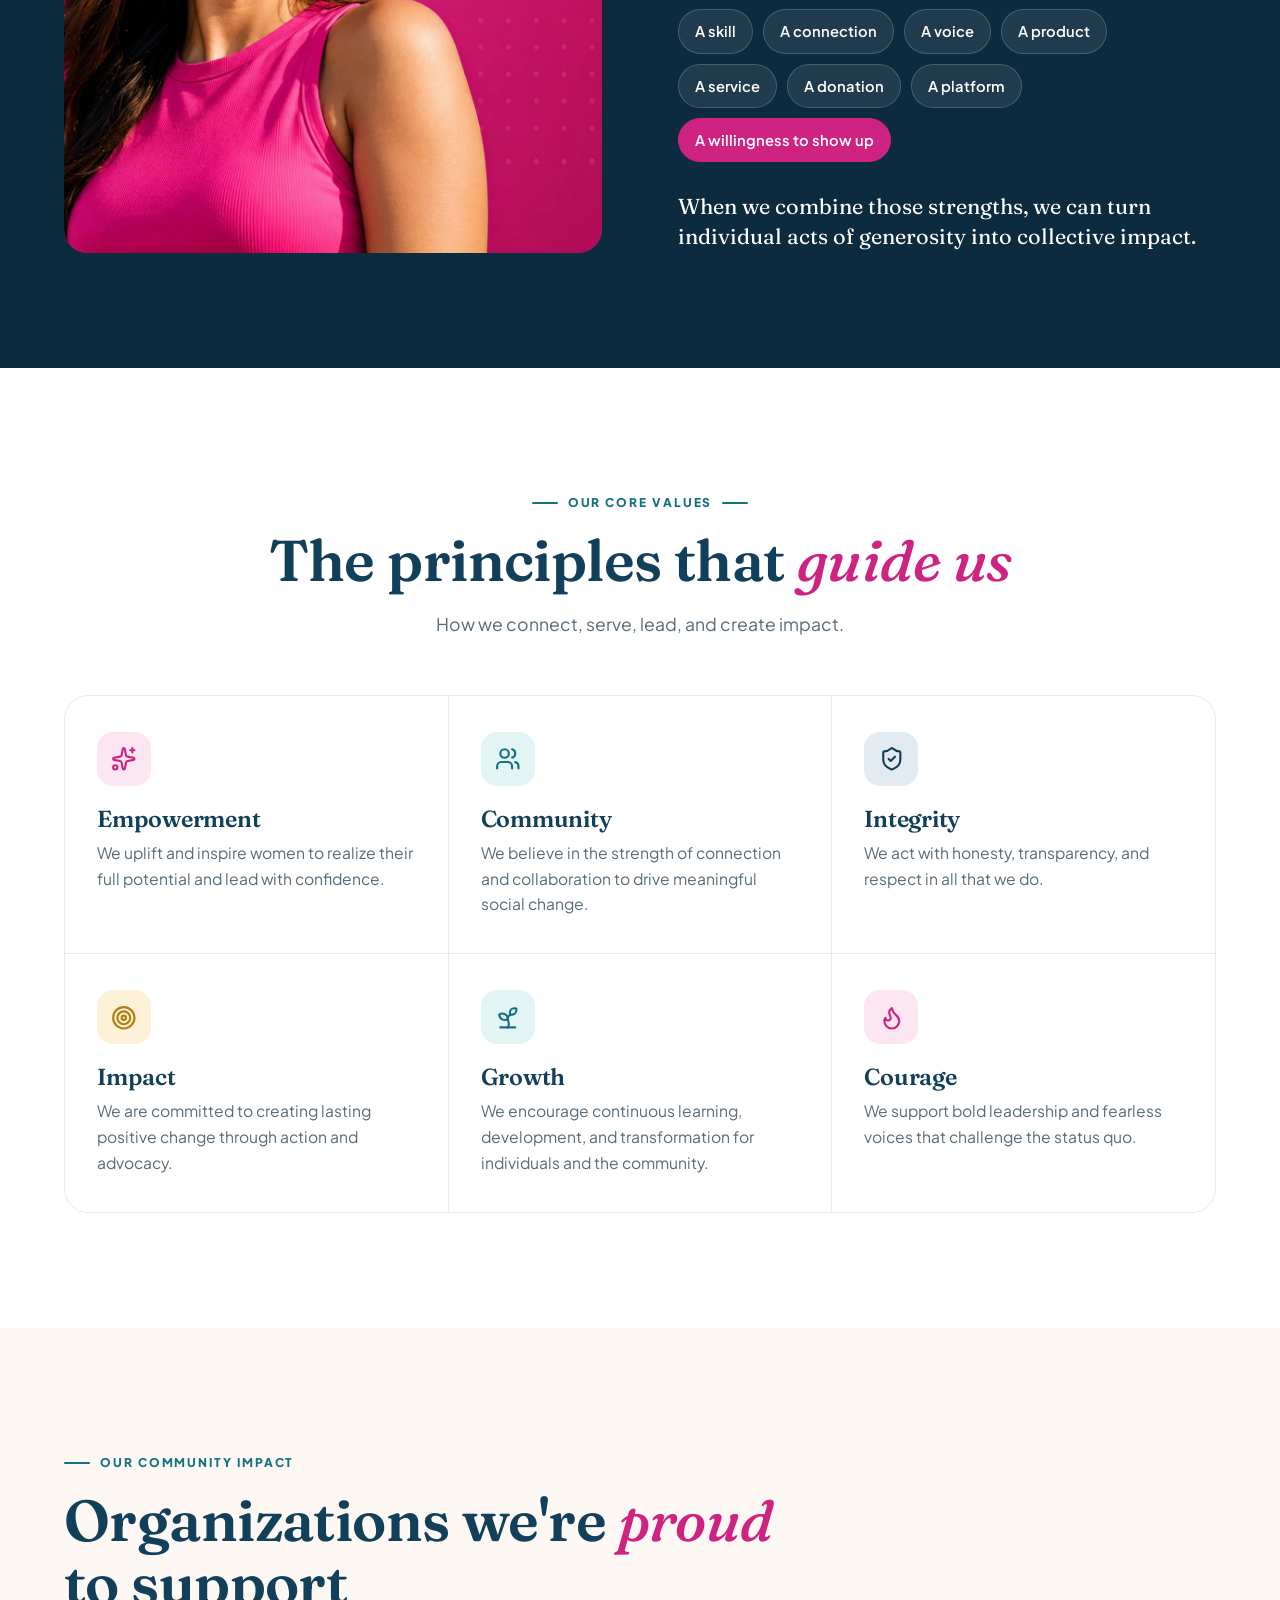
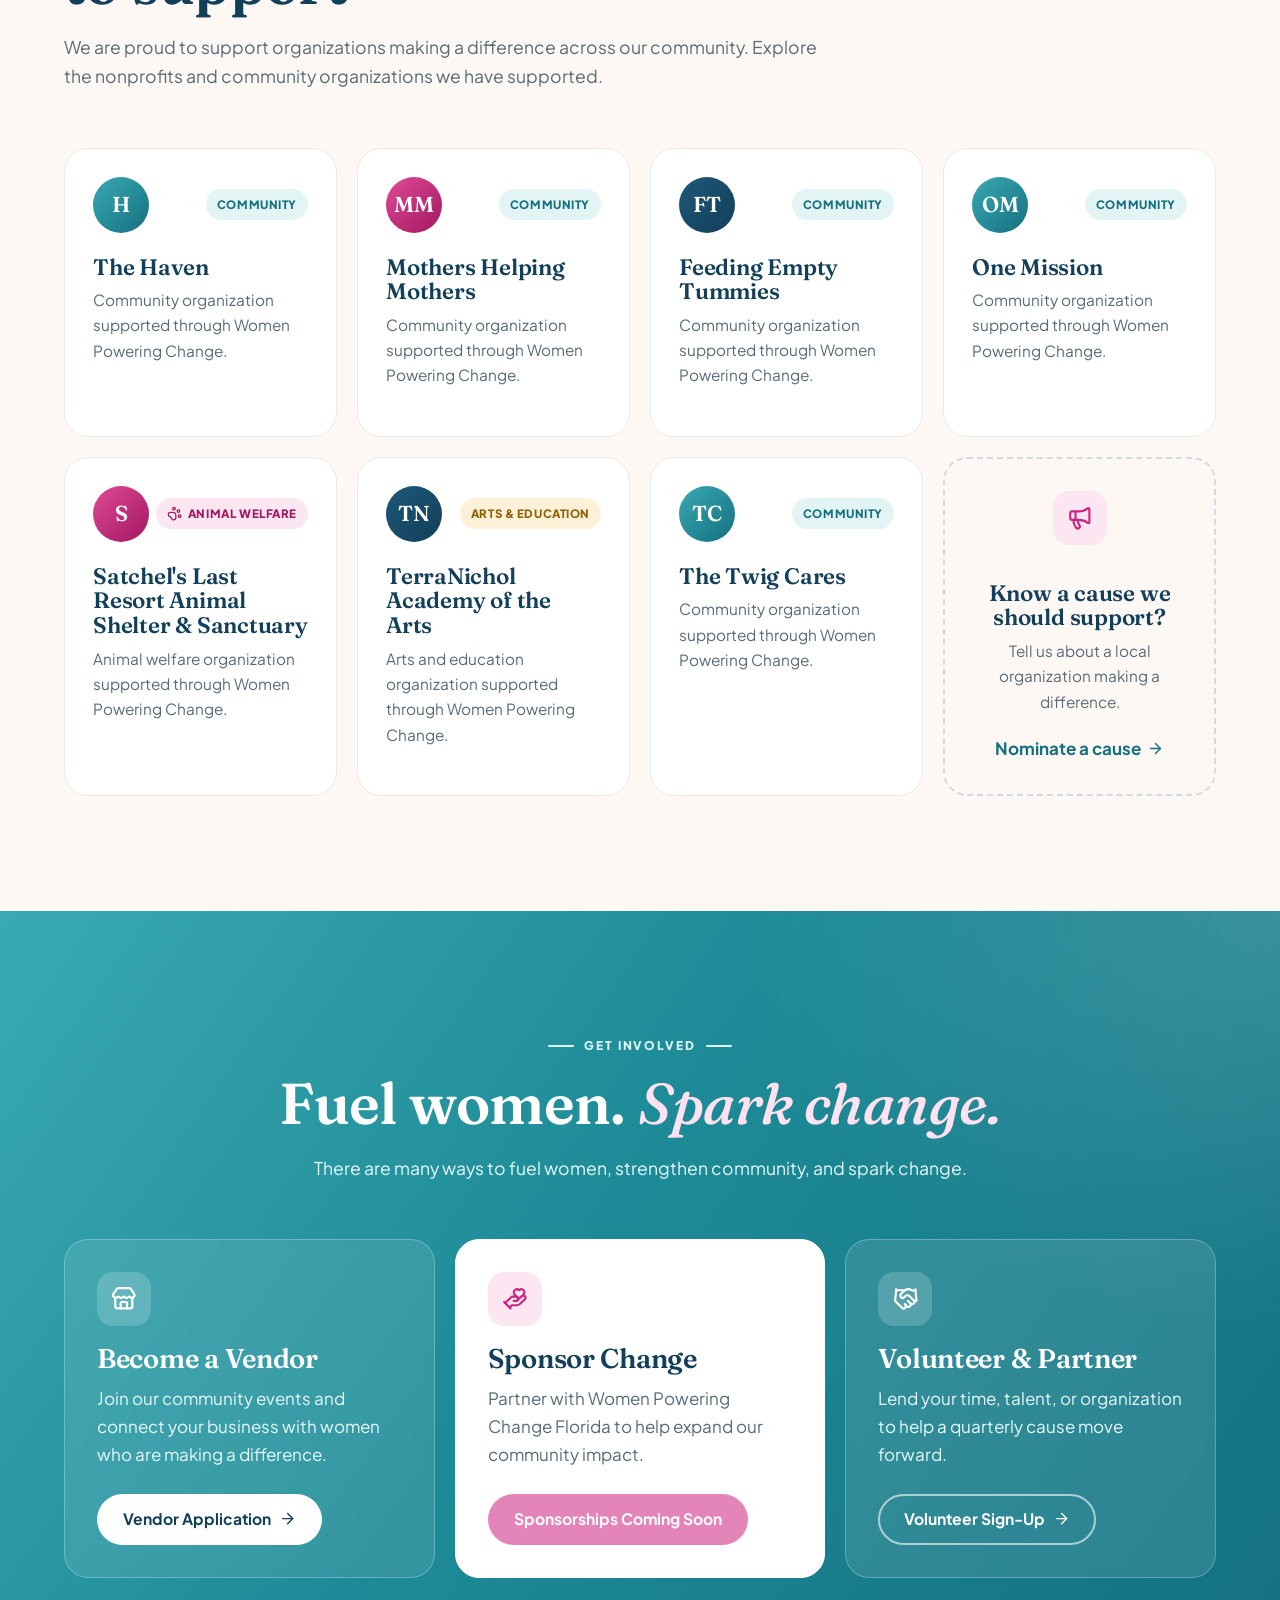
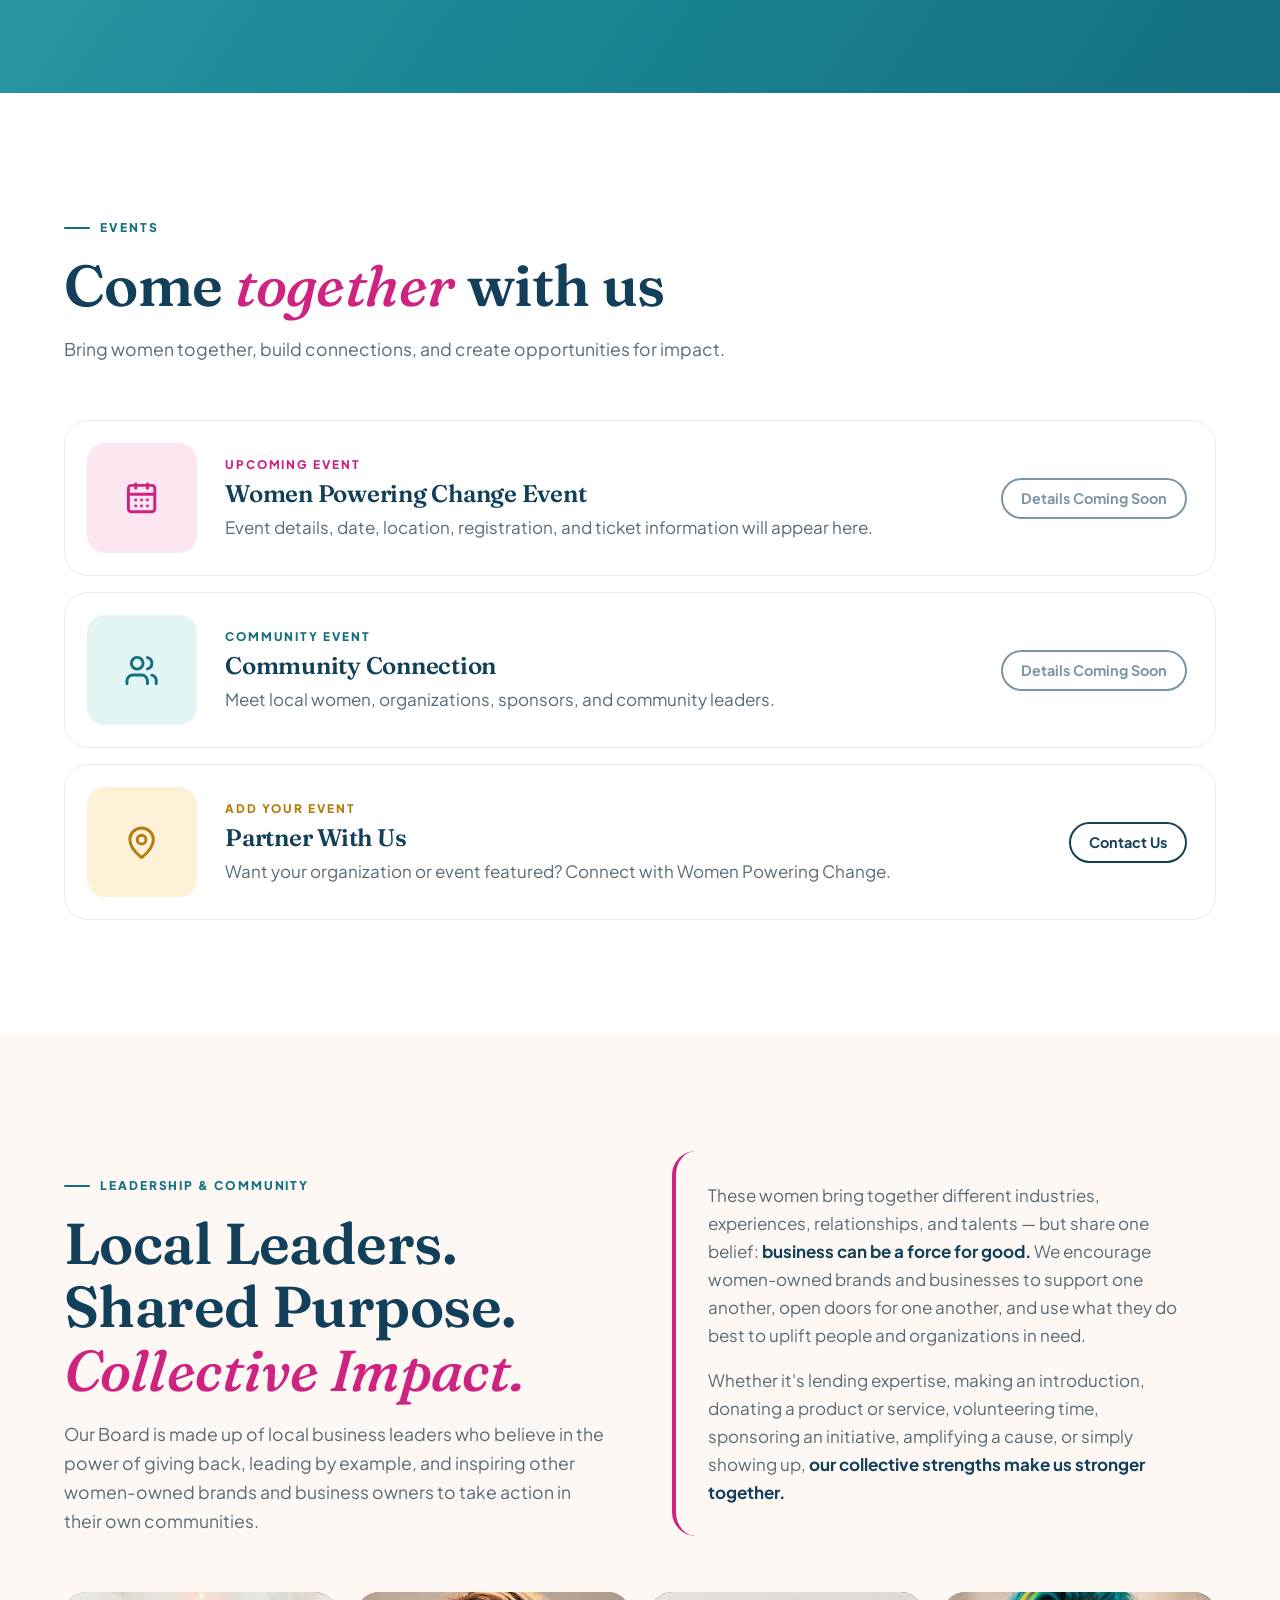
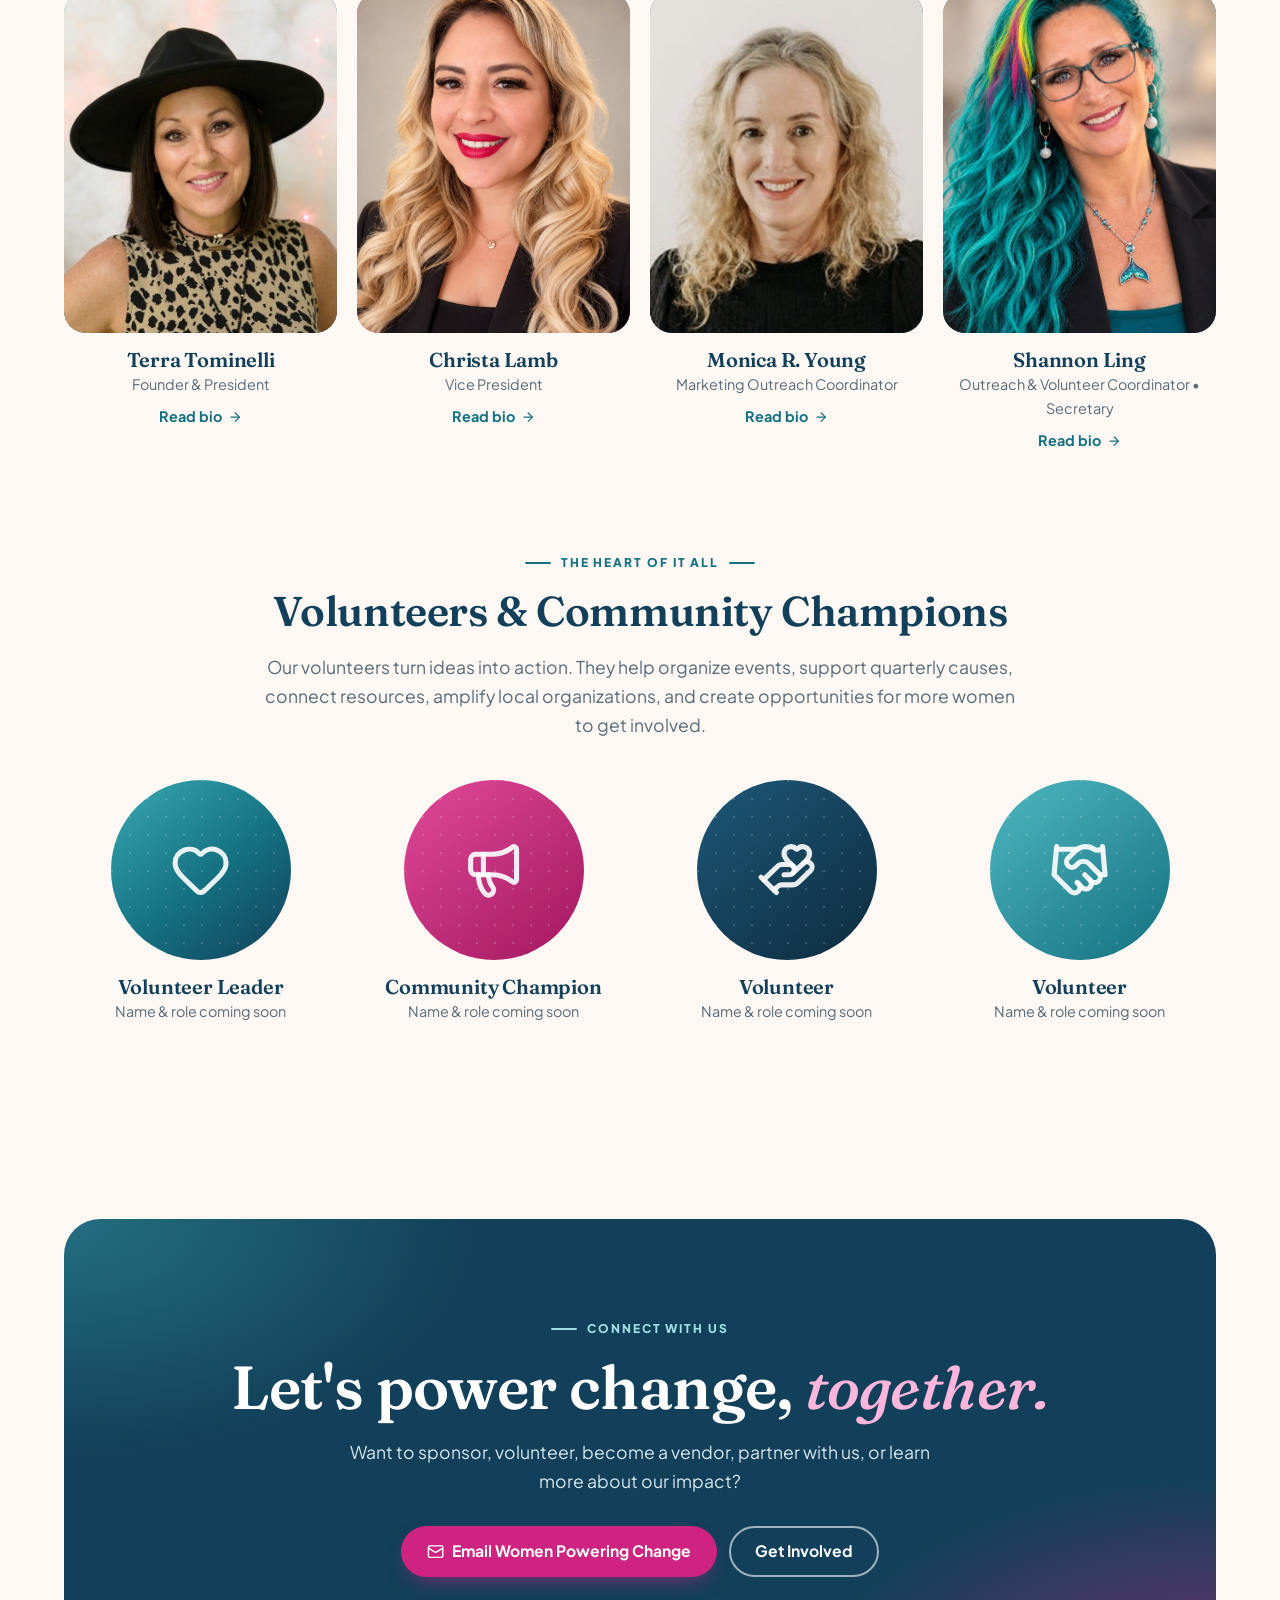
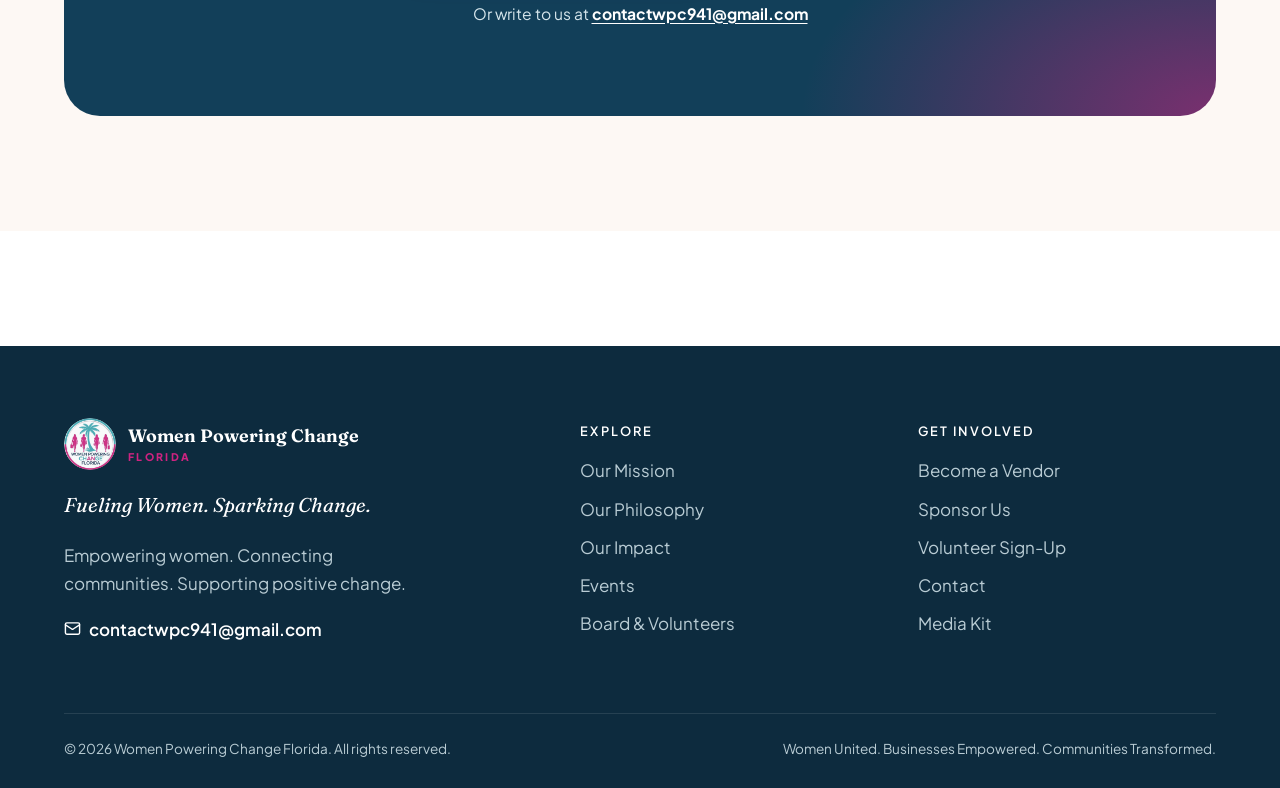
==== commit 4c4289bf: "Merge pull request #8 from abrahamqdiaz-a11y/claude/peaceful-cerf-etxyel Add vendor application form" ====
--- a/index.html
+++ b/index.html
@@ -88,15 +88,15 @@
       <svg class="spark" aria-hidden="true"><use href="assets/img/icons.svg#sparkles"/></svg>
       <figure class="photo">
         <svg class="icon" aria-hidden="true"><use href="assets/img/icons.svg#users"/></svg>
-        <img src="assets/img/photos/hero-women.jpg" alt="Three women sitting together, laughing" loading="eager">
+        <img src="assets/img/photos/hero-women.jpg" alt="Women gathered together, smiling" loading="eager">
       </figure>
       <figure class="photo pink">
         <svg class="icon" aria-hidden="true"><use href="assets/img/icons.svg#hand-heart"/></svg>
-        <img src="assets/img/photos/hero-volunteers.jpg" alt="Women volunteers planting a community garden" loading="eager">
+        <img src="assets/img/photos/hero-volunteers.jpg" alt="Volunteers sorting donations" loading="eager">
       </figure>
       <figure class="photo navy">
         <svg class="icon" aria-hidden="true"><use href="assets/img/icons.svg#paw-print"/></svg>
-        <img src="assets/img/photos/hero-rescue.jpg" alt="A confident woman in a white shirt smiling and looking upward" loading="eager">
+        <img src="assets/img/photos/hero-rescue.jpg" alt="A woman hugging a rescue dog" loading="eager">
       </figure>
       <div class="hero-badge">
         <div class="badge-icon"><svg class="icon" aria-hidden="true"><use href="assets/img/icons.svg#calendar-heart"/></svg></div>
@@ -191,7 +191,7 @@
   <div class="container split">
     <figure class="photo pink reveal">
       <svg class="icon" aria-hidden="true"><use href="assets/img/icons.svg#handshake"/></svg>
-      <img src="assets/img/photos/give-together.jpg" alt="A smiling woman in pink looking upward beside a hand-and-heart giving icon" loading="lazy">
+      <img src="assets/img/photos/give-together.jpg" alt="Women business owners working together around a table" loading="lazy">
     </figure>
     <div class="reveal" data-delay="1">
       <div class="section-head">
@@ -312,7 +312,7 @@
         <div class="tile-icon"><svg class="icon" aria-hidden="true"><use href="assets/img/icons.svg#store"/></svg></div>
         <h3>Become a Vendor</h3>
         <p>Join our community events and connect your business with women who are making a difference.</p>
-        <a class="btn btn-light" data-link="vendorRegistration" data-pending-label="Registration Coming Soon" href="#contact">Vendor Registration <svg class="icon" aria-hidden="true"><use href="assets/img/icons.svg#arrow-right"/></svg></a>
+        <a class="btn btn-light" href="vendor.html">Vendor Application <svg class="icon" aria-hidden="true"><use href="assets/img/icons.svg#arrow-right"/></svg></a>
       </div>
       <div class="involve-card featured reveal" data-delay="1">
         <div class="tile-icon"><svg class="icon" aria-hidden="true"><use href="assets/img/icons.svg#hand-heart"/></svg></div>
@@ -475,7 +475,7 @@
     <nav aria-label="Get involved">
       <h2>Get Involved</h2>
       <ul>
-        <li><a href="#support">Become a Vendor</a></li>
+        <li><a href="vendor.html">Become a Vendor</a></li>
         <li><a href="#support">Sponsor Us</a></li>
         <li><a href="volunteer.html">Volunteer Sign-Up</a></li>
         <li><a href="#contact">Contact</a></li>
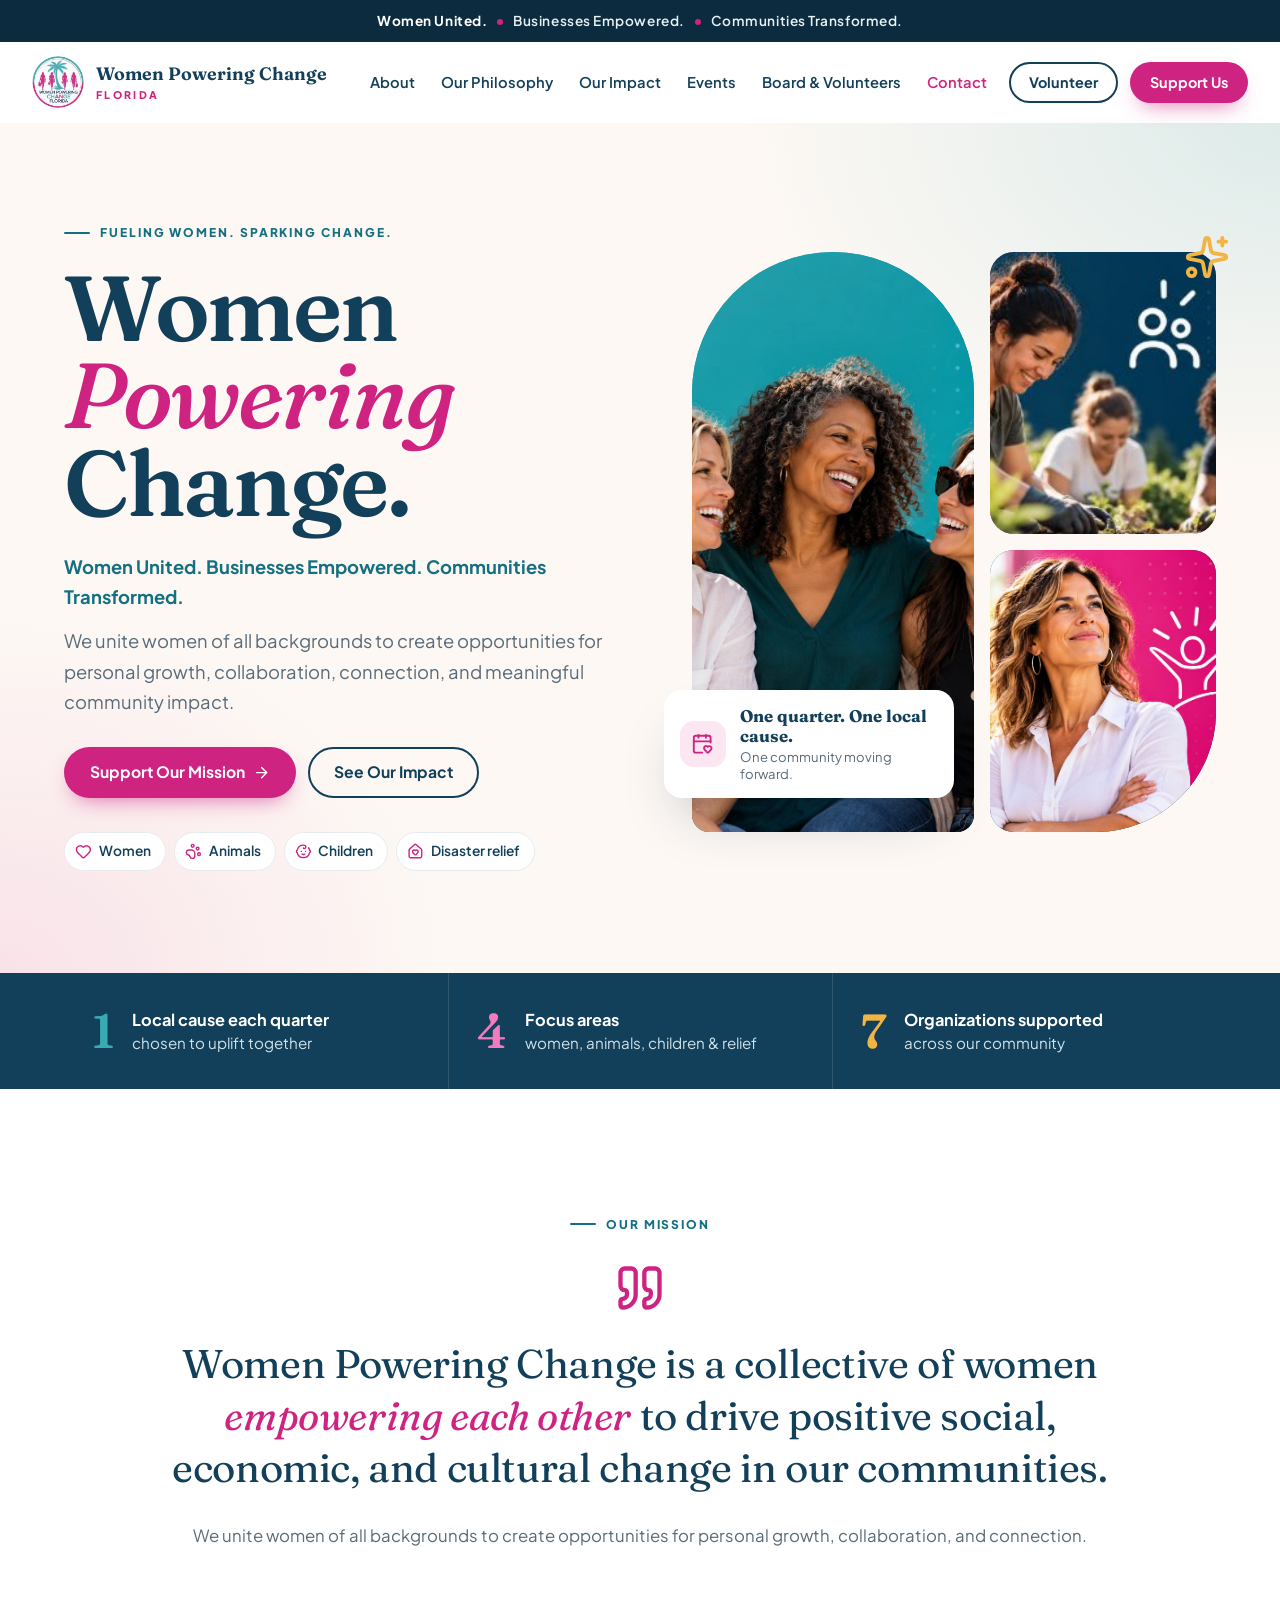
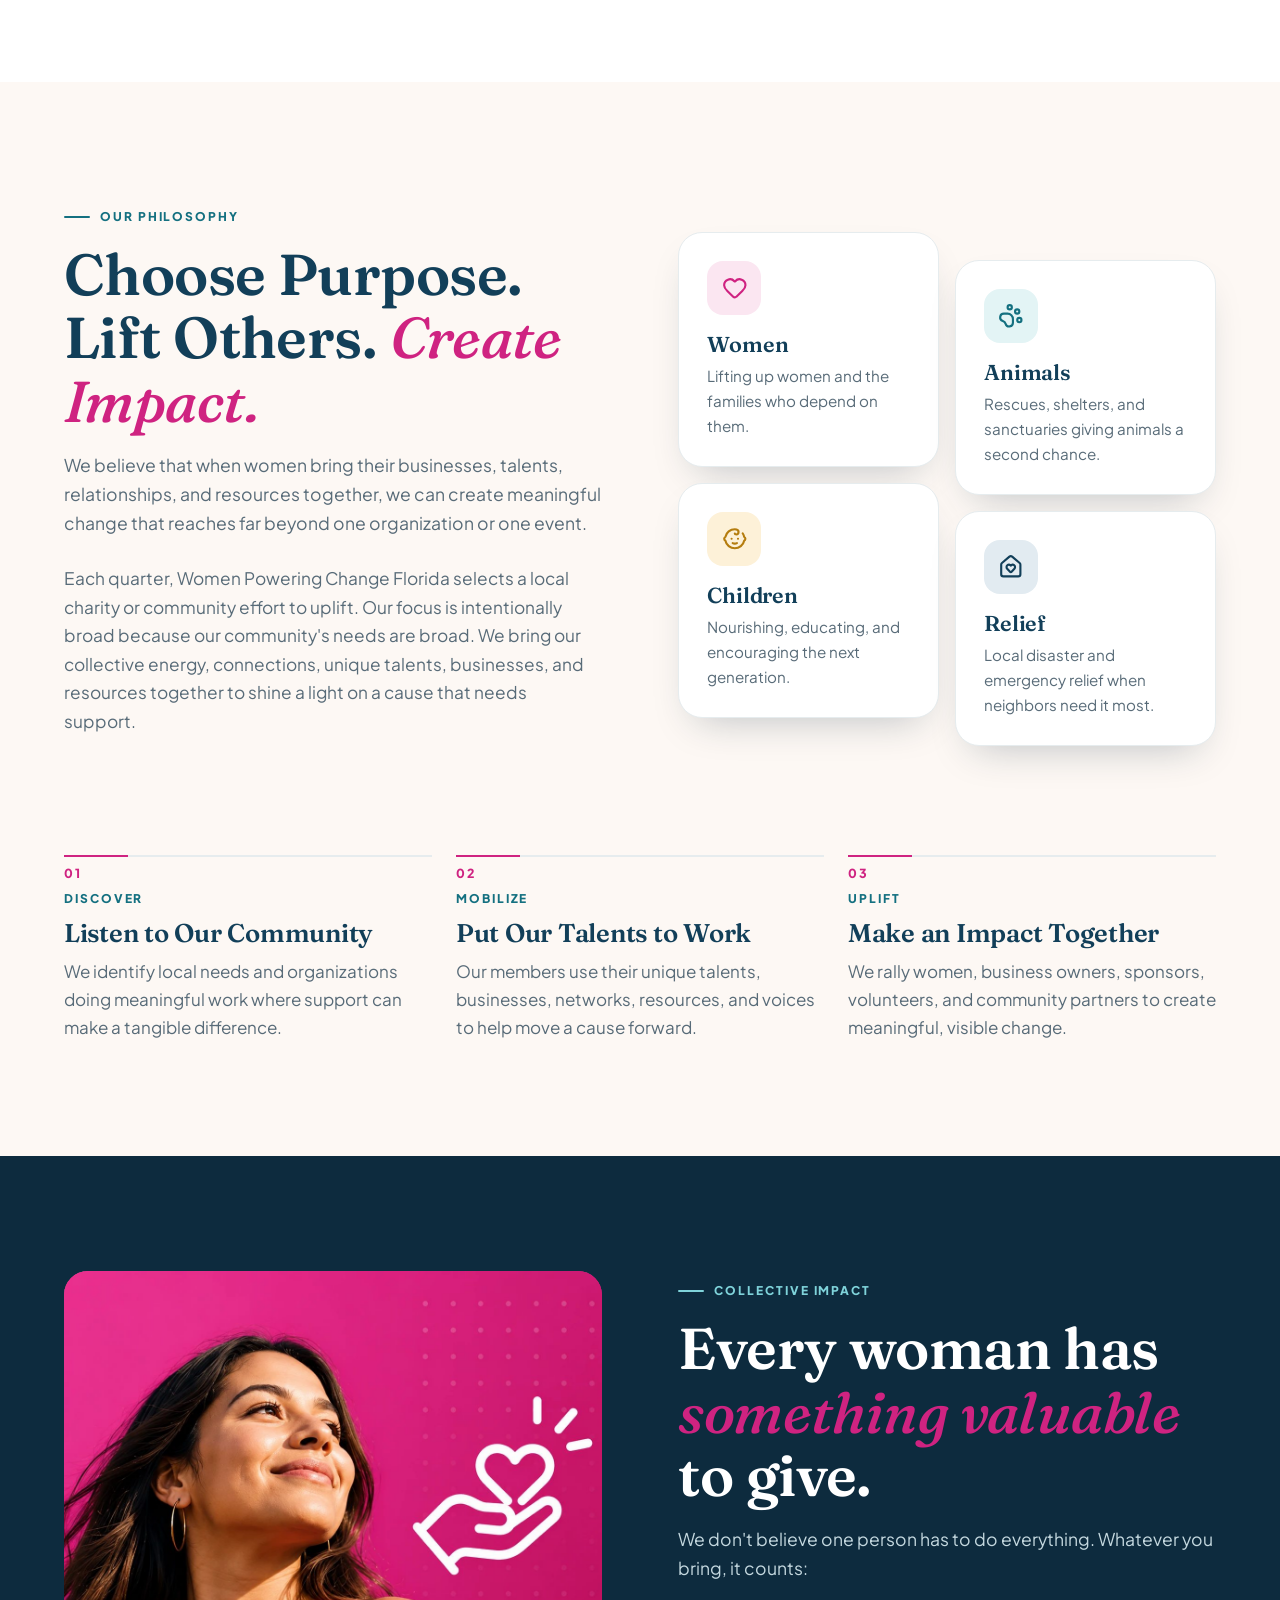
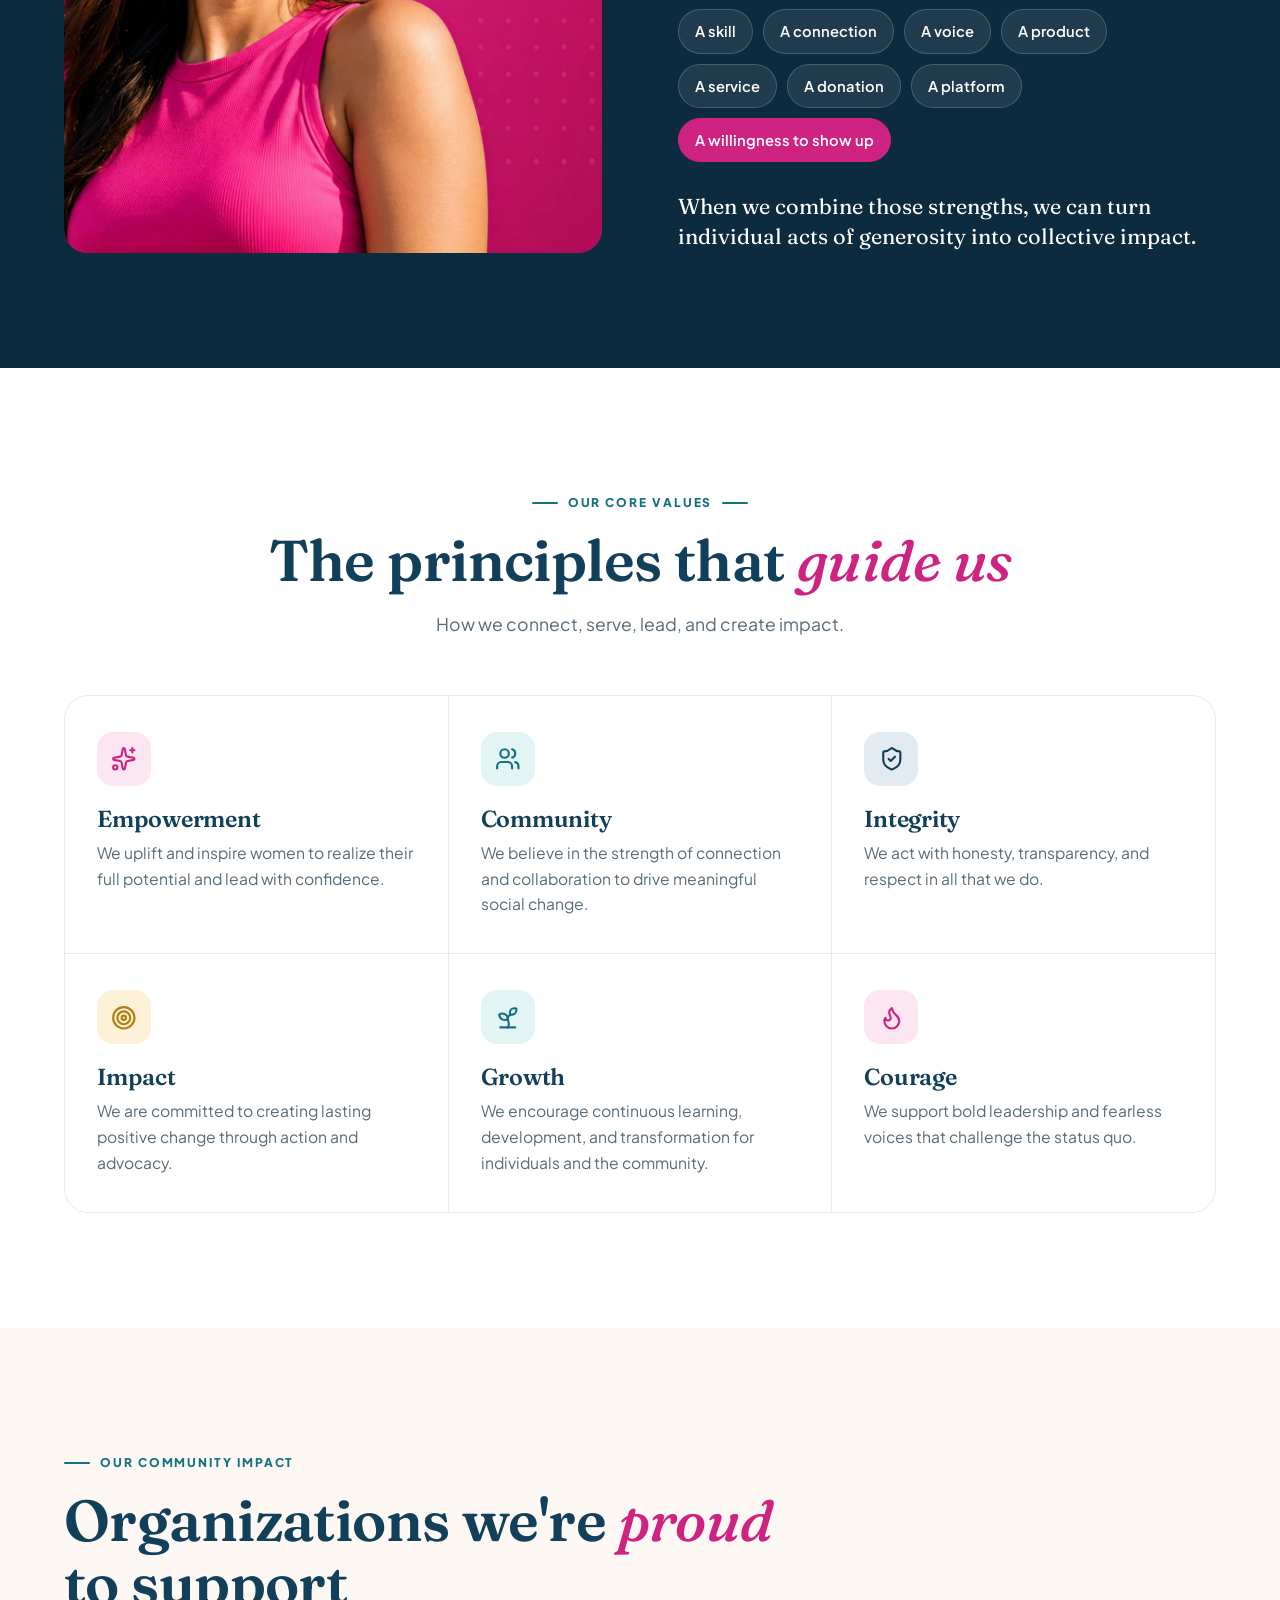
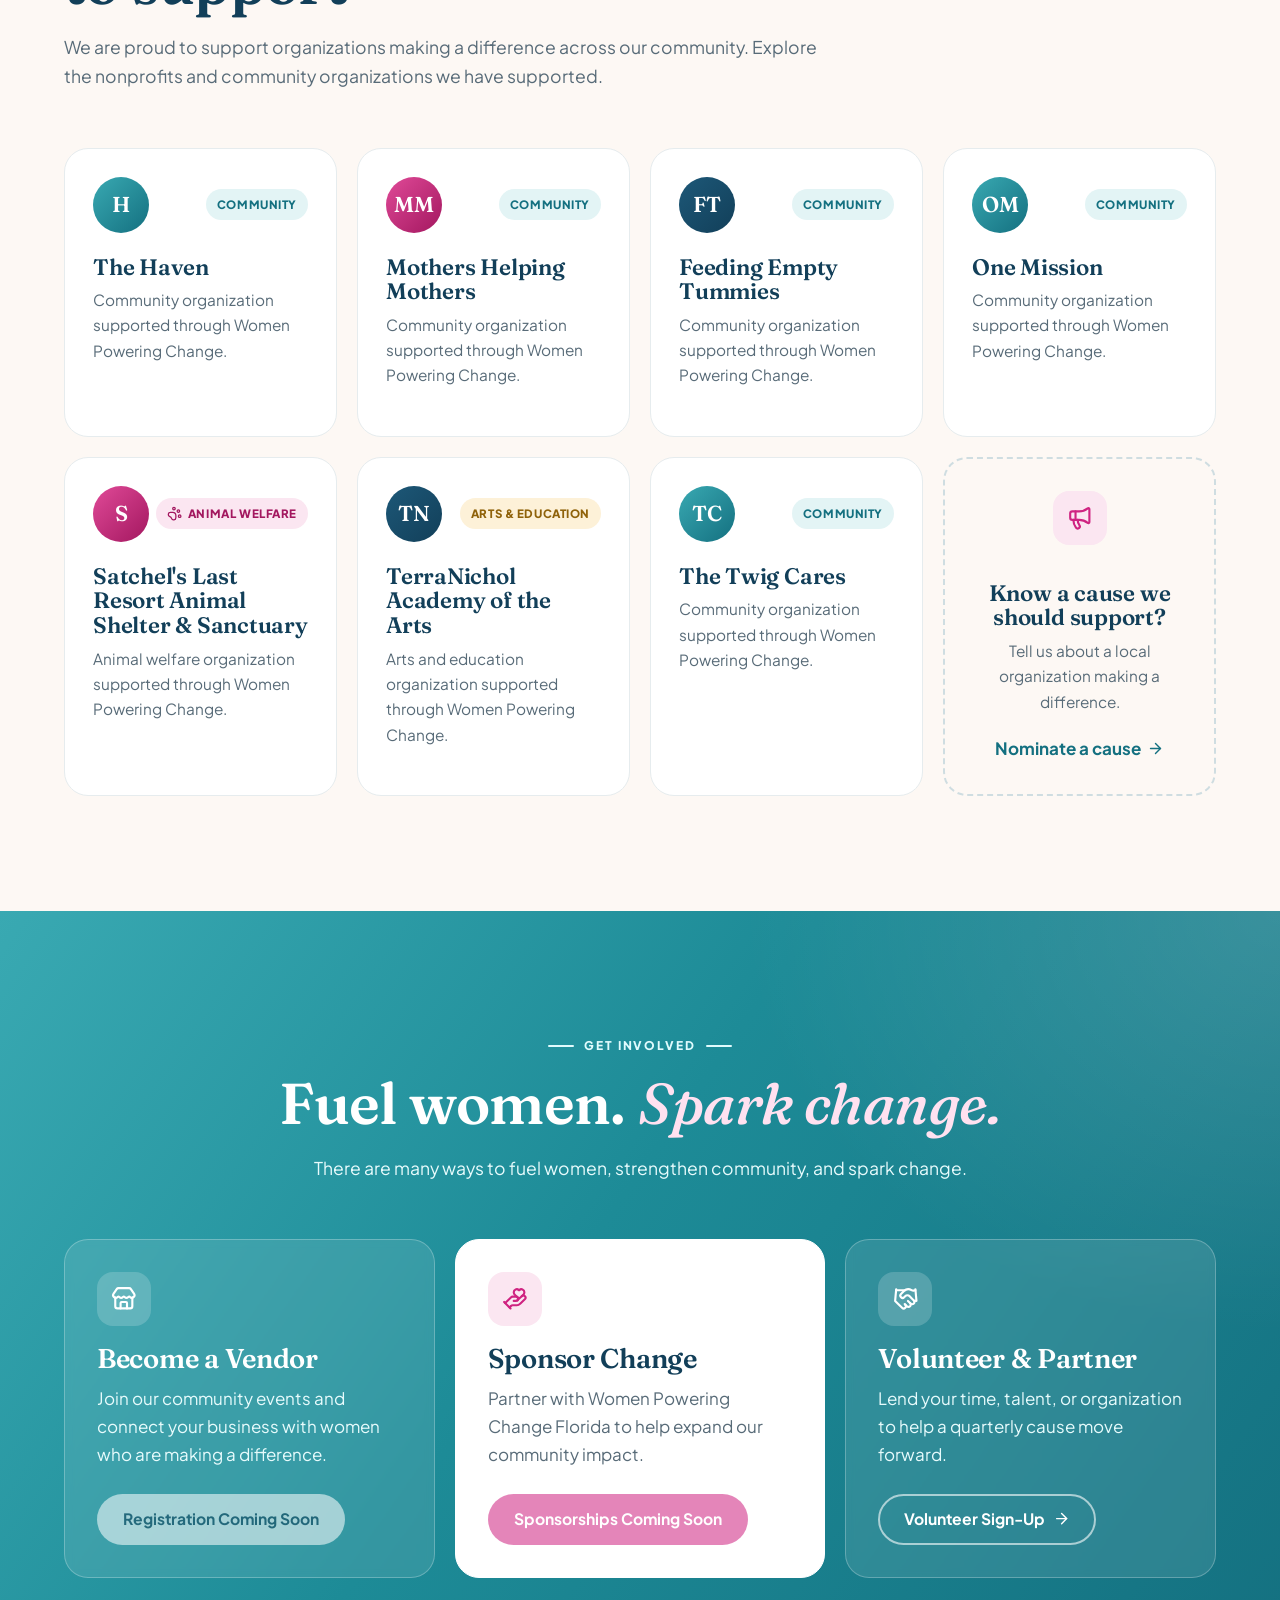
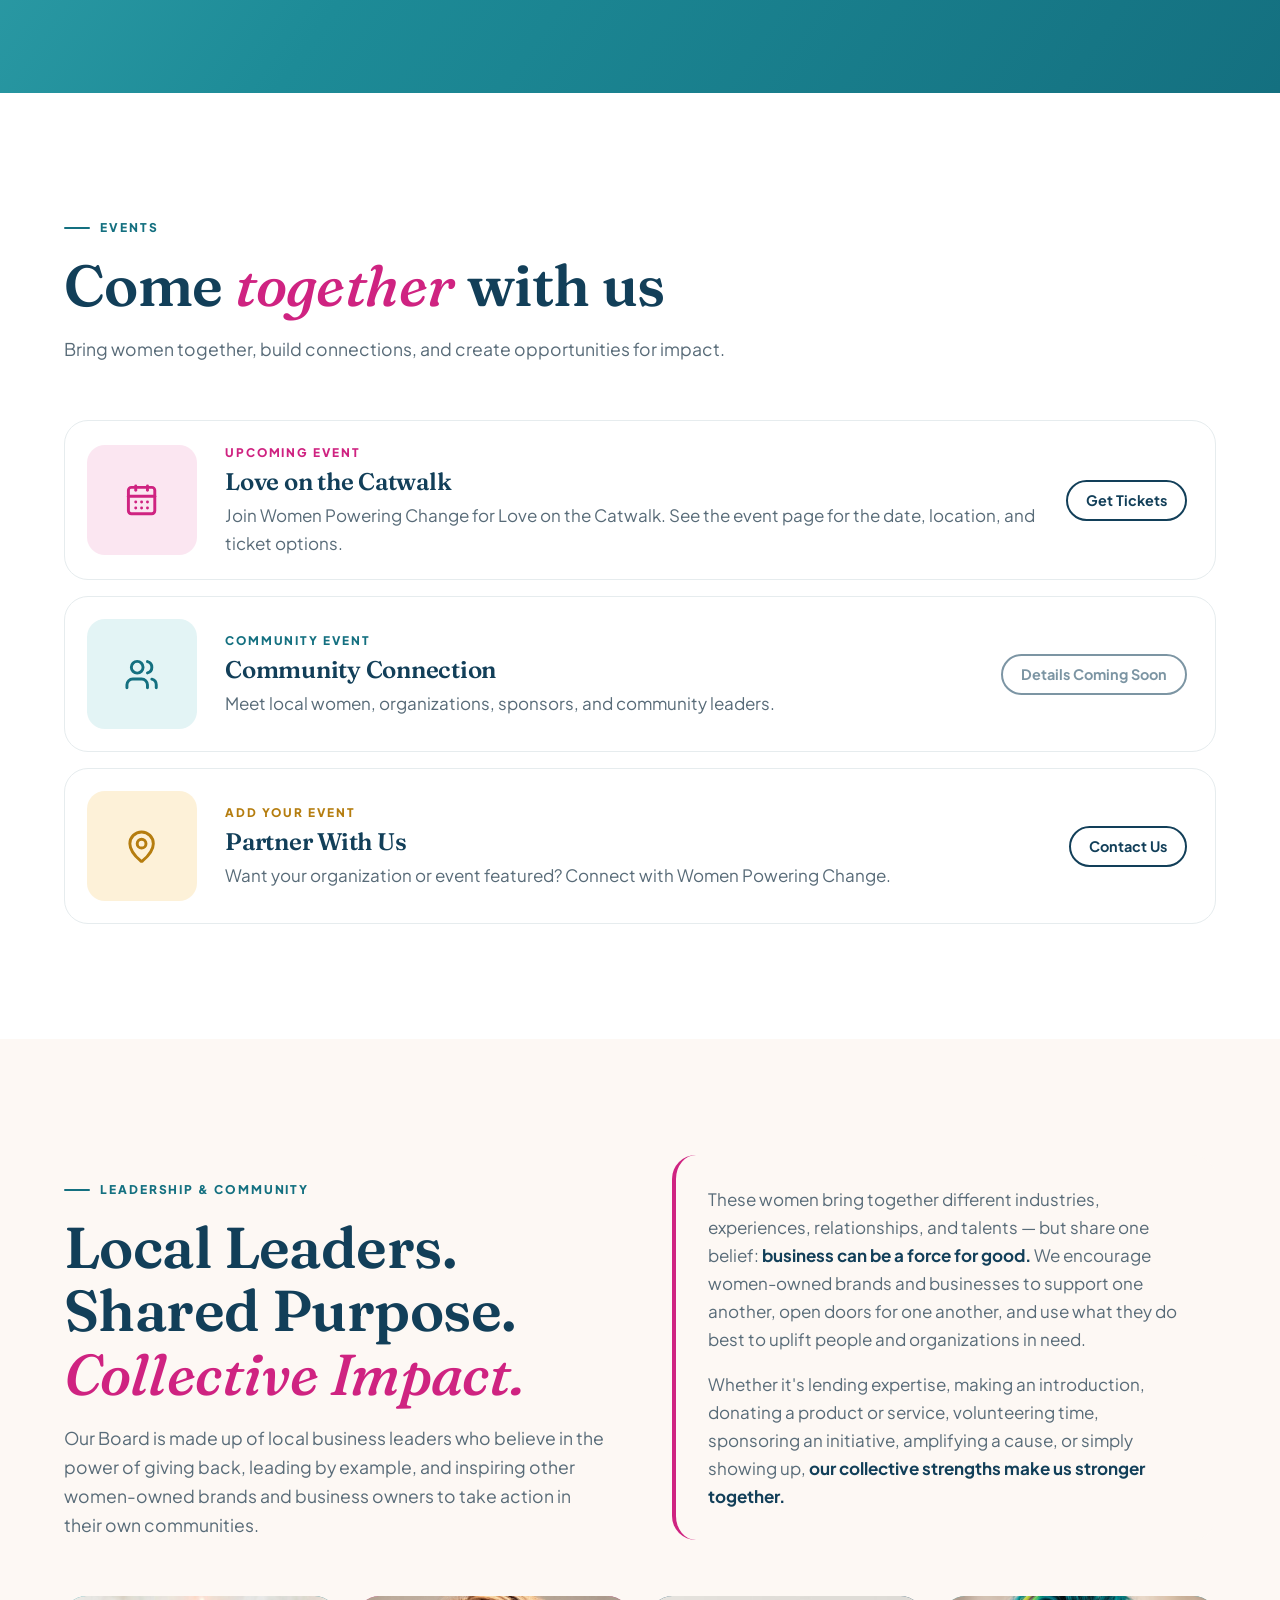
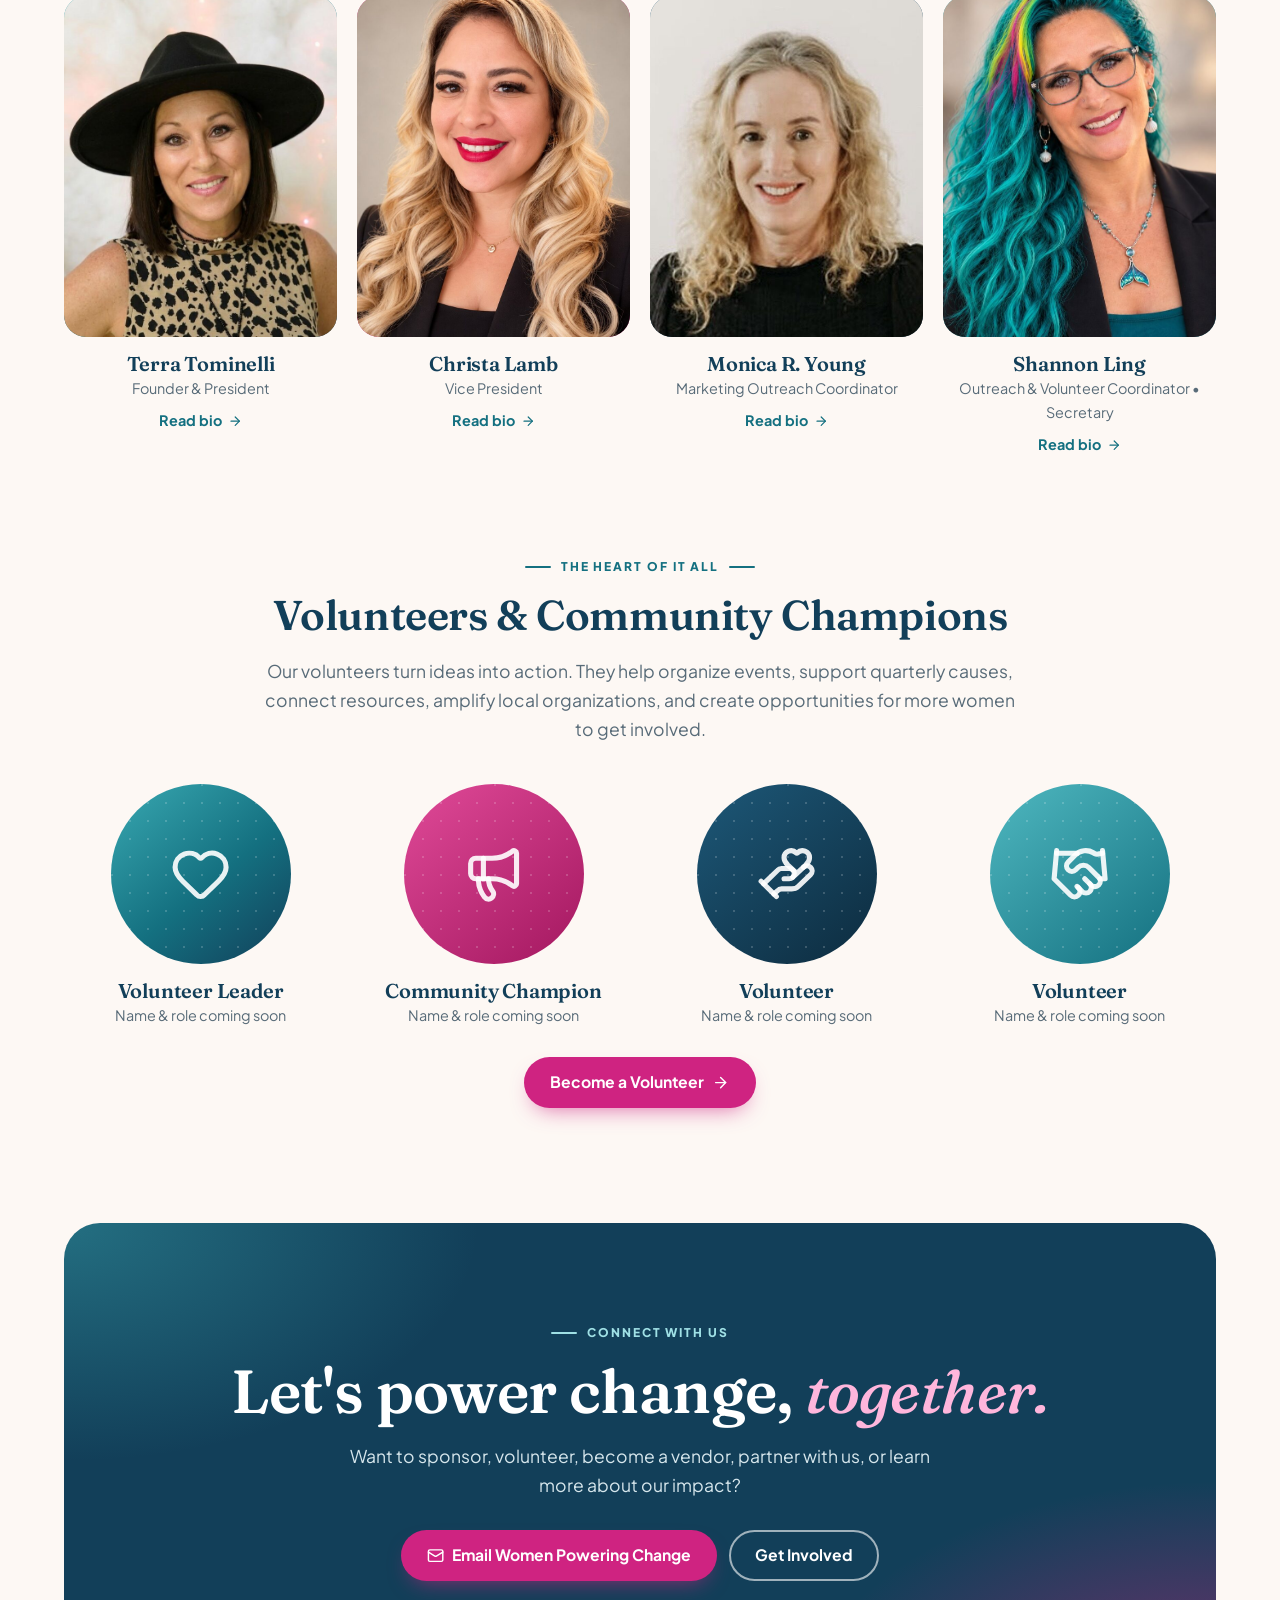
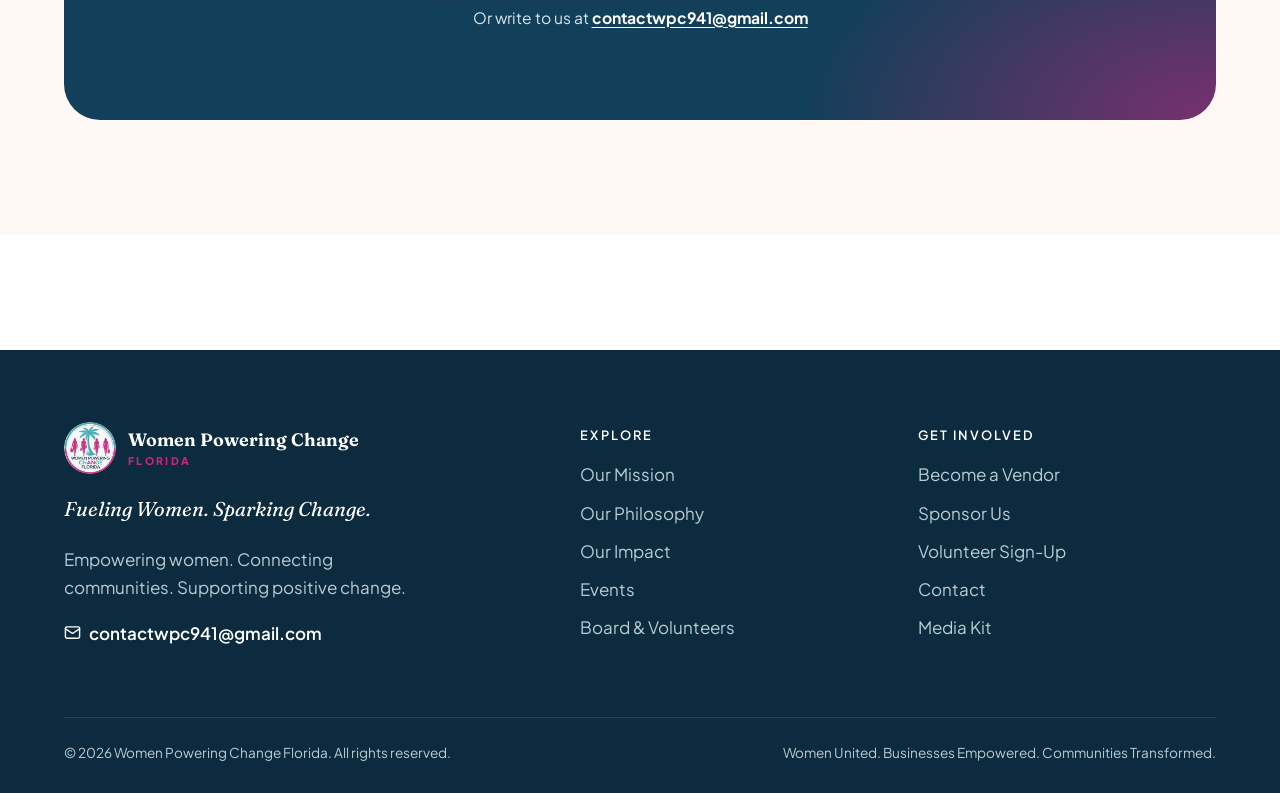
==== commit 5b8b1d0b: "Add Love on the Catwalk event with Zeffy ticket link Co-Authored-By: Claude Opus 5.5 <noreply@anthro" ====
--- a/index.html
+++ b/index.html
@@ -88,15 +88,15 @@
       <svg class="spark" aria-hidden="true"><use href="assets/img/icons.svg#sparkles"/></svg>
       <figure class="photo">
         <svg class="icon" aria-hidden="true"><use href="assets/img/icons.svg#users"/></svg>
-        <img src="assets/img/photos/hero-women.jpg" alt="Women gathered together, smiling" loading="eager">
+        <img src="assets/img/photos/hero-women.jpg" alt="Three women sitting together, laughing" loading="eager">
       </figure>
       <figure class="photo pink">
         <svg class="icon" aria-hidden="true"><use href="assets/img/icons.svg#hand-heart"/></svg>
-        <img src="assets/img/photos/hero-volunteers.jpg" alt="Volunteers sorting donations" loading="eager">
+        <img src="assets/img/photos/hero-volunteers.jpg" alt="Women volunteers planting a community garden" loading="eager">
       </figure>
       <figure class="photo navy">
         <svg class="icon" aria-hidden="true"><use href="assets/img/icons.svg#paw-print"/></svg>
-        <img src="assets/img/photos/hero-rescue.jpg" alt="A woman hugging a rescue dog" loading="eager">
+        <img src="assets/img/photos/hero-rescue.jpg" alt="A confident woman in a white shirt smiling and looking upward" loading="eager">
       </figure>
       <div class="hero-badge">
         <div class="badge-icon"><svg class="icon" aria-hidden="true"><use href="assets/img/icons.svg#calendar-heart"/></svg></div>
@@ -191,7 +191,7 @@
   <div class="container split">
     <figure class="photo pink reveal">
       <svg class="icon" aria-hidden="true"><use href="assets/img/icons.svg#handshake"/></svg>
-      <img src="assets/img/photos/give-together.jpg" alt="Women business owners working together around a table" loading="lazy">
+      <img src="assets/img/photos/give-together.jpg" alt="A smiling woman in pink looking upward beside a hand-and-heart giving icon" loading="lazy">
     </figure>
     <div class="reveal" data-delay="1">
       <div class="section-head">
@@ -312,7 +312,7 @@
         <div class="tile-icon"><svg class="icon" aria-hidden="true"><use href="assets/img/icons.svg#store"/></svg></div>
         <h3>Become a Vendor</h3>
         <p>Join our community events and connect your business with women who are making a difference.</p>
-        <a class="btn btn-light" href="vendor.html">Vendor Application <svg class="icon" aria-hidden="true"><use href="assets/img/icons.svg#arrow-right"/></svg></a>
+        <a class="btn btn-light" data-link="vendorRegistration" data-pending-label="Registration Coming Soon" href="#contact">Vendor Registration <svg class="icon" aria-hidden="true"><use href="assets/img/icons.svg#arrow-right"/></svg></a>
       </div>
       <div class="involve-card featured reveal" data-delay="1">
         <div class="tile-icon"><svg class="icon" aria-hidden="true"><use href="assets/img/icons.svg#hand-heart"/></svg></div>
@@ -343,10 +343,10 @@
         <div class="event-date"><svg class="icon" aria-hidden="true"><use href="assets/img/icons.svg#calendar-days"/></svg></div>
         <div>
           <div class="event-kind">Upcoming Event</div>
-          <h3>Women Powering Change Event</h3>
-          <p>Event details, date, location, registration, and ticket information will appear here.</p>
-        </div>
-        <a class="btn btn-outline btn-sm" data-link="eventRegistration" data-pending-label="Details Coming Soon" href="#contact">Event Details</a>
+          <h3>Love on the Catwalk</h3>
+          <p>Join Women Powering Change for Love on the Catwalk. See the event page for the date, location, and ticket options.</p>
+        </div>
+        <a class="btn btn-outline btn-sm" data-link="eventRegistration" data-pending-label="Details Coming Soon" href="#contact">Get Tickets<span class="visually-hidden"> for Love on the Catwalk</span></a>
       </article>
       <article class="event reveal" data-delay="1">
         <div class="event-date"><svg class="icon" aria-hidden="true"><use href="assets/img/icons.svg#users"/></svg></div>
@@ -475,7 +475,7 @@
     <nav aria-label="Get involved">
       <h2>Get Involved</h2>
       <ul>
-        <li><a href="vendor.html">Become a Vendor</a></li>
+        <li><a href="#support">Become a Vendor</a></li>
         <li><a href="#support">Sponsor Us</a></li>
         <li><a href="volunteer.html">Volunteer Sign-Up</a></li>
         <li><a href="#contact">Contact</a></li>
--- a/assets/css/styles.css
+++ b/assets/css/styles.css
@@ -502,6 +502,7 @@
 .kit-focus, .kit-values { font-weight: 700; color: var(--pink); }
 .kit-leader-row { display: grid; grid-template-columns: 160px 1fr; gap: 32px; align-items: center; }
 .kit-leader-photo { aspect-ratio: 1; border-radius: 50%; }
+.kit-leader-row + .kit-leader-row { margin-top: 32px; }
 .kit-connect { display: grid; grid-template-columns: 220px 1fr; gap: 40px; align-items: center; }
 .kit-qr { text-align: center; }
 .kit-qr img { width: 180px; height: 180px; margin: 0 auto 10px; background: #fff; }
@@ -545,7 +546,9 @@
   .kit-about-grid, .kit-type { grid-template-columns: 1fr 1fr; }
   .taglines li { grid-template-columns: 150px 1fr; font-size: 14pt; }
   .kit-connect { grid-template-columns: 200px 1fr; }
-  .kit-leader-row { grid-template-columns: 120px 1fr; }
+  .kit-leader { break-inside: auto; }
+  .kit-leader-row { grid-template-columns: 120px 1fr; break-inside: avoid; }
+  .kit-leader-row + .kit-leader-row { margin-top: 16px; }
   * { -webkit-print-color-adjust: exact; print-color-adjust: exact; }
 }
 
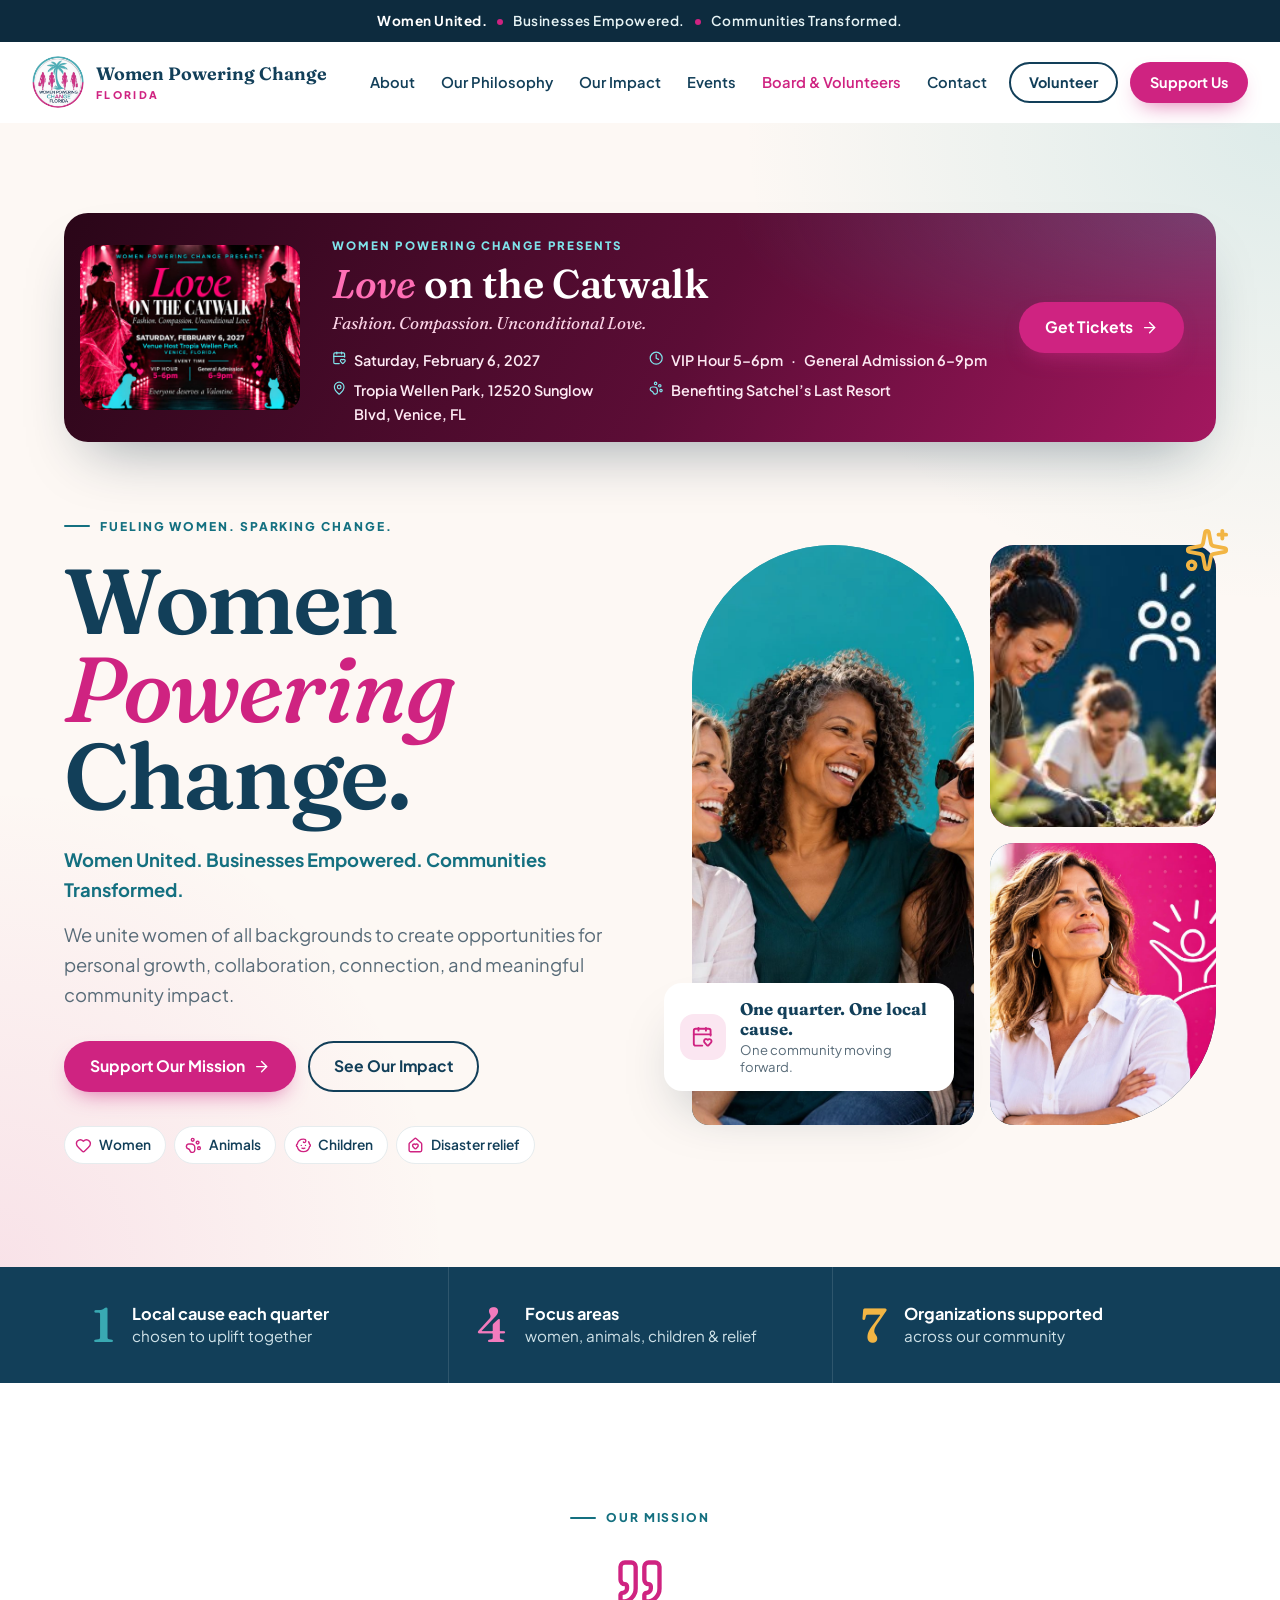
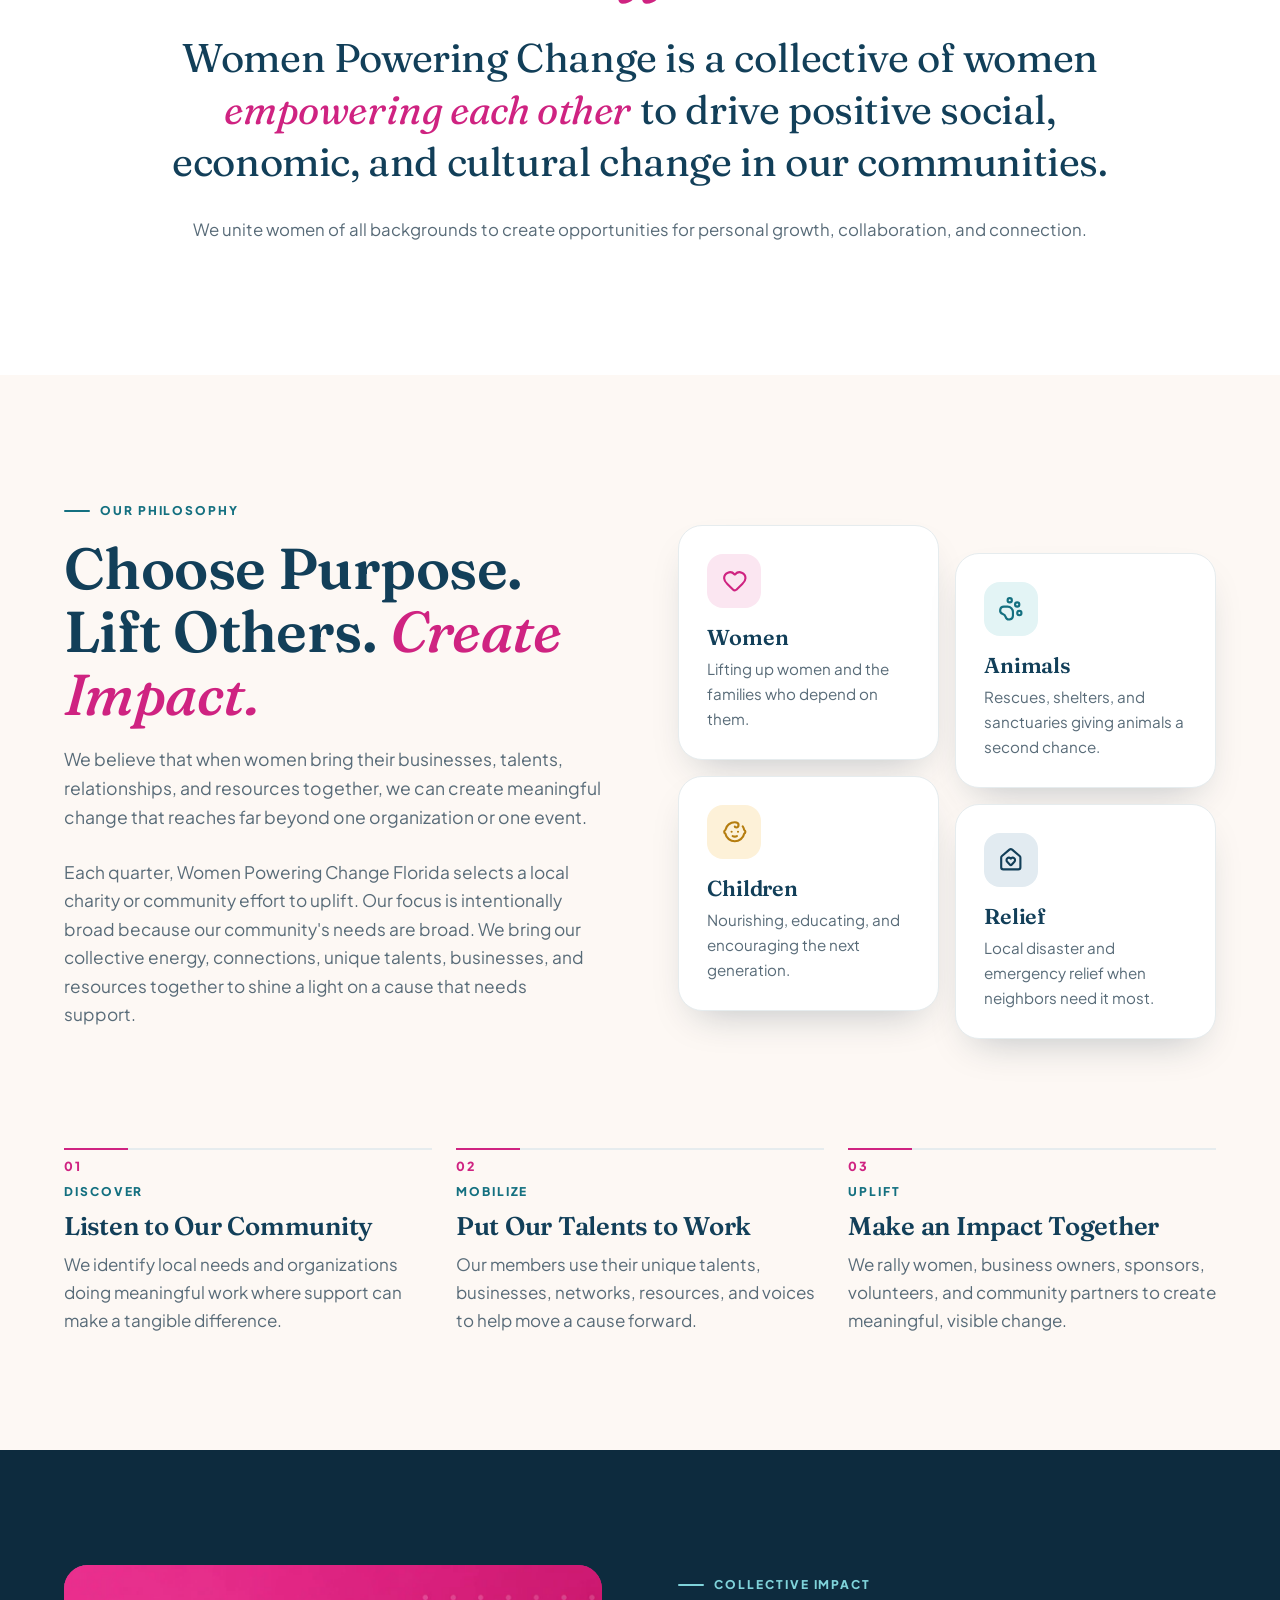
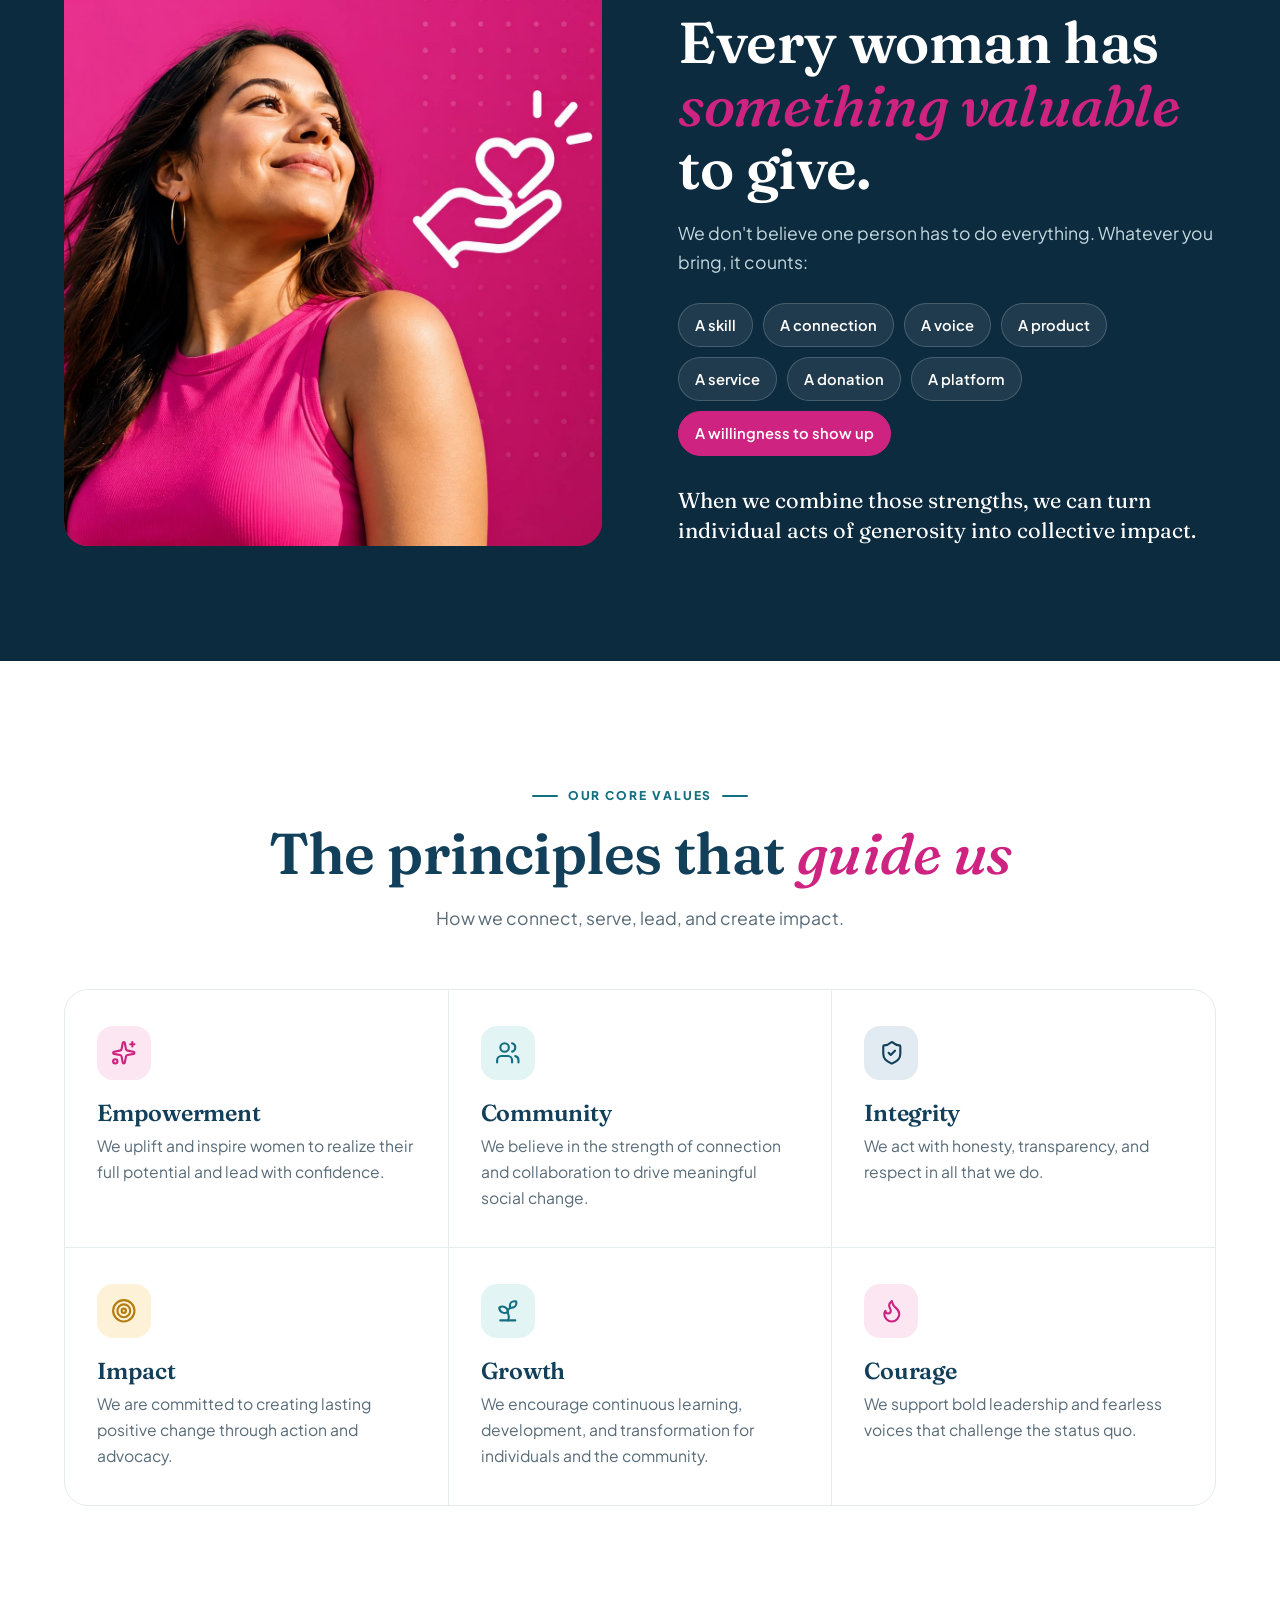
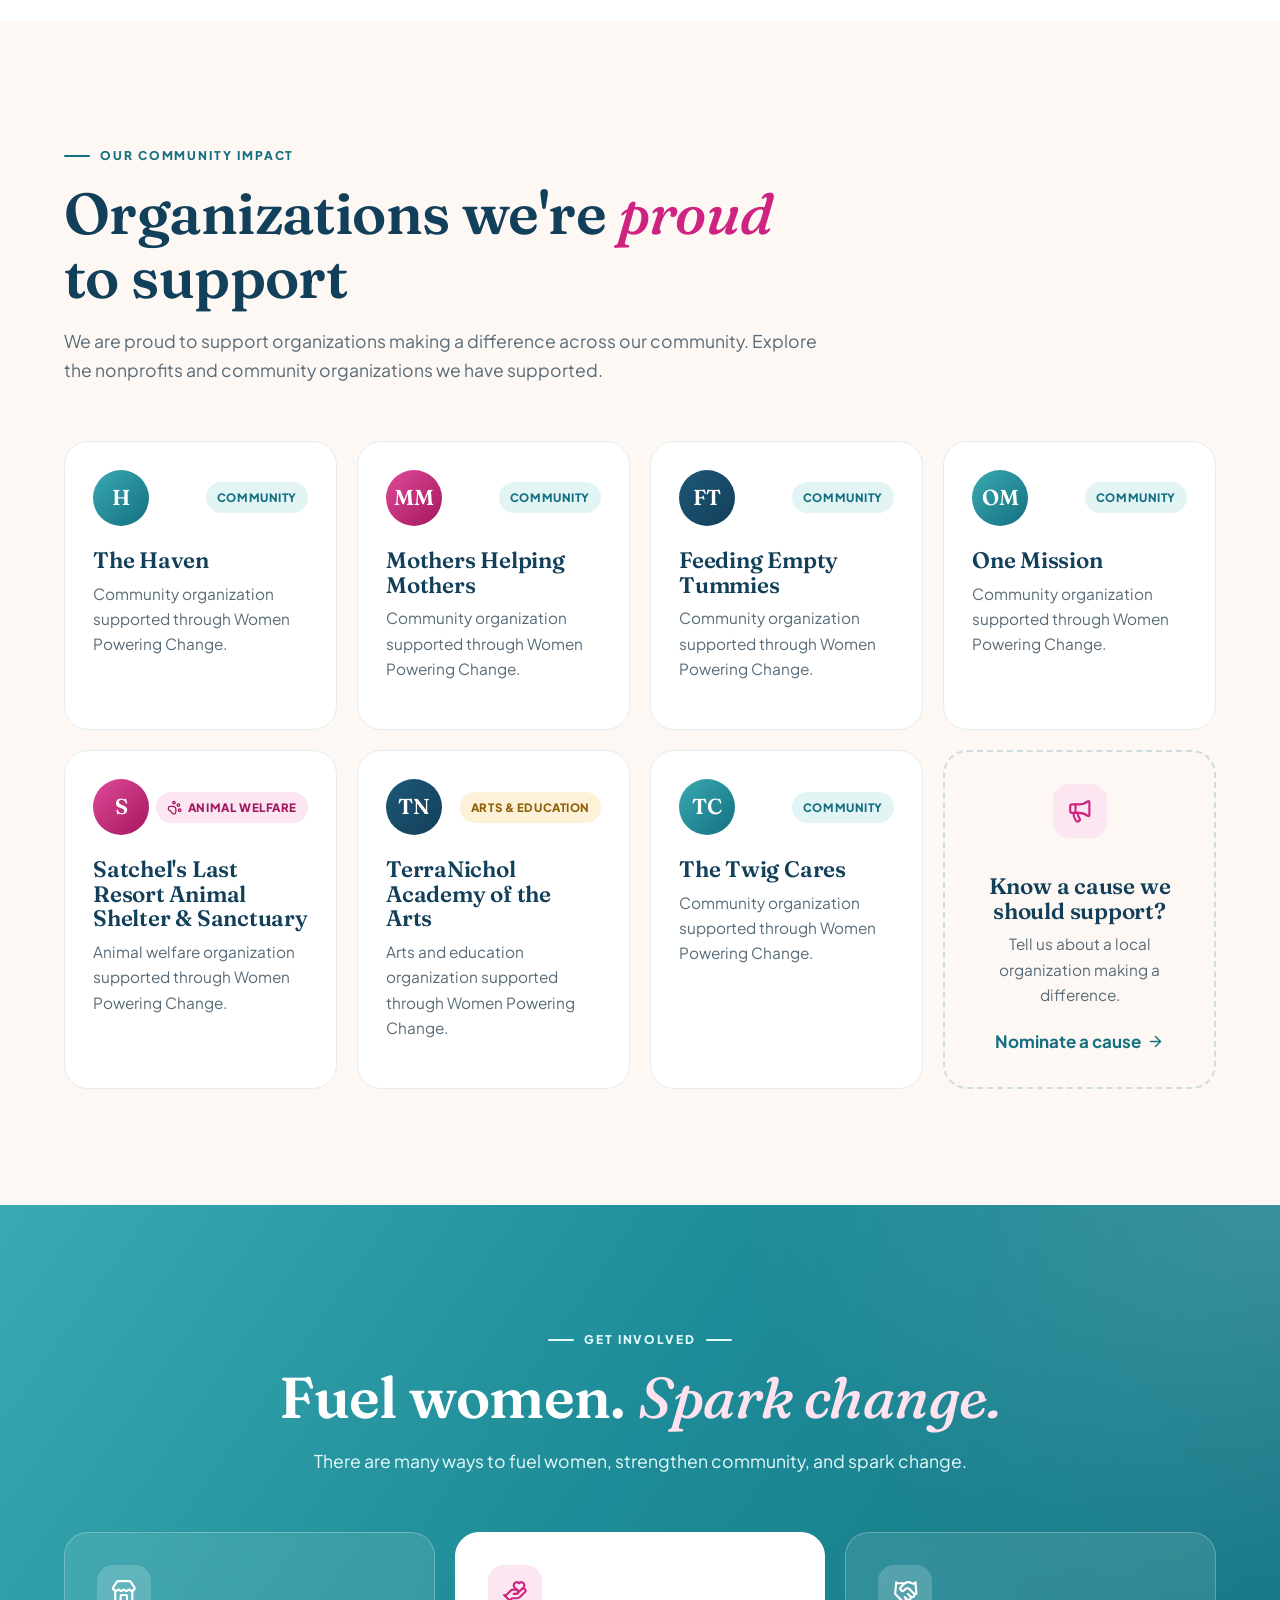
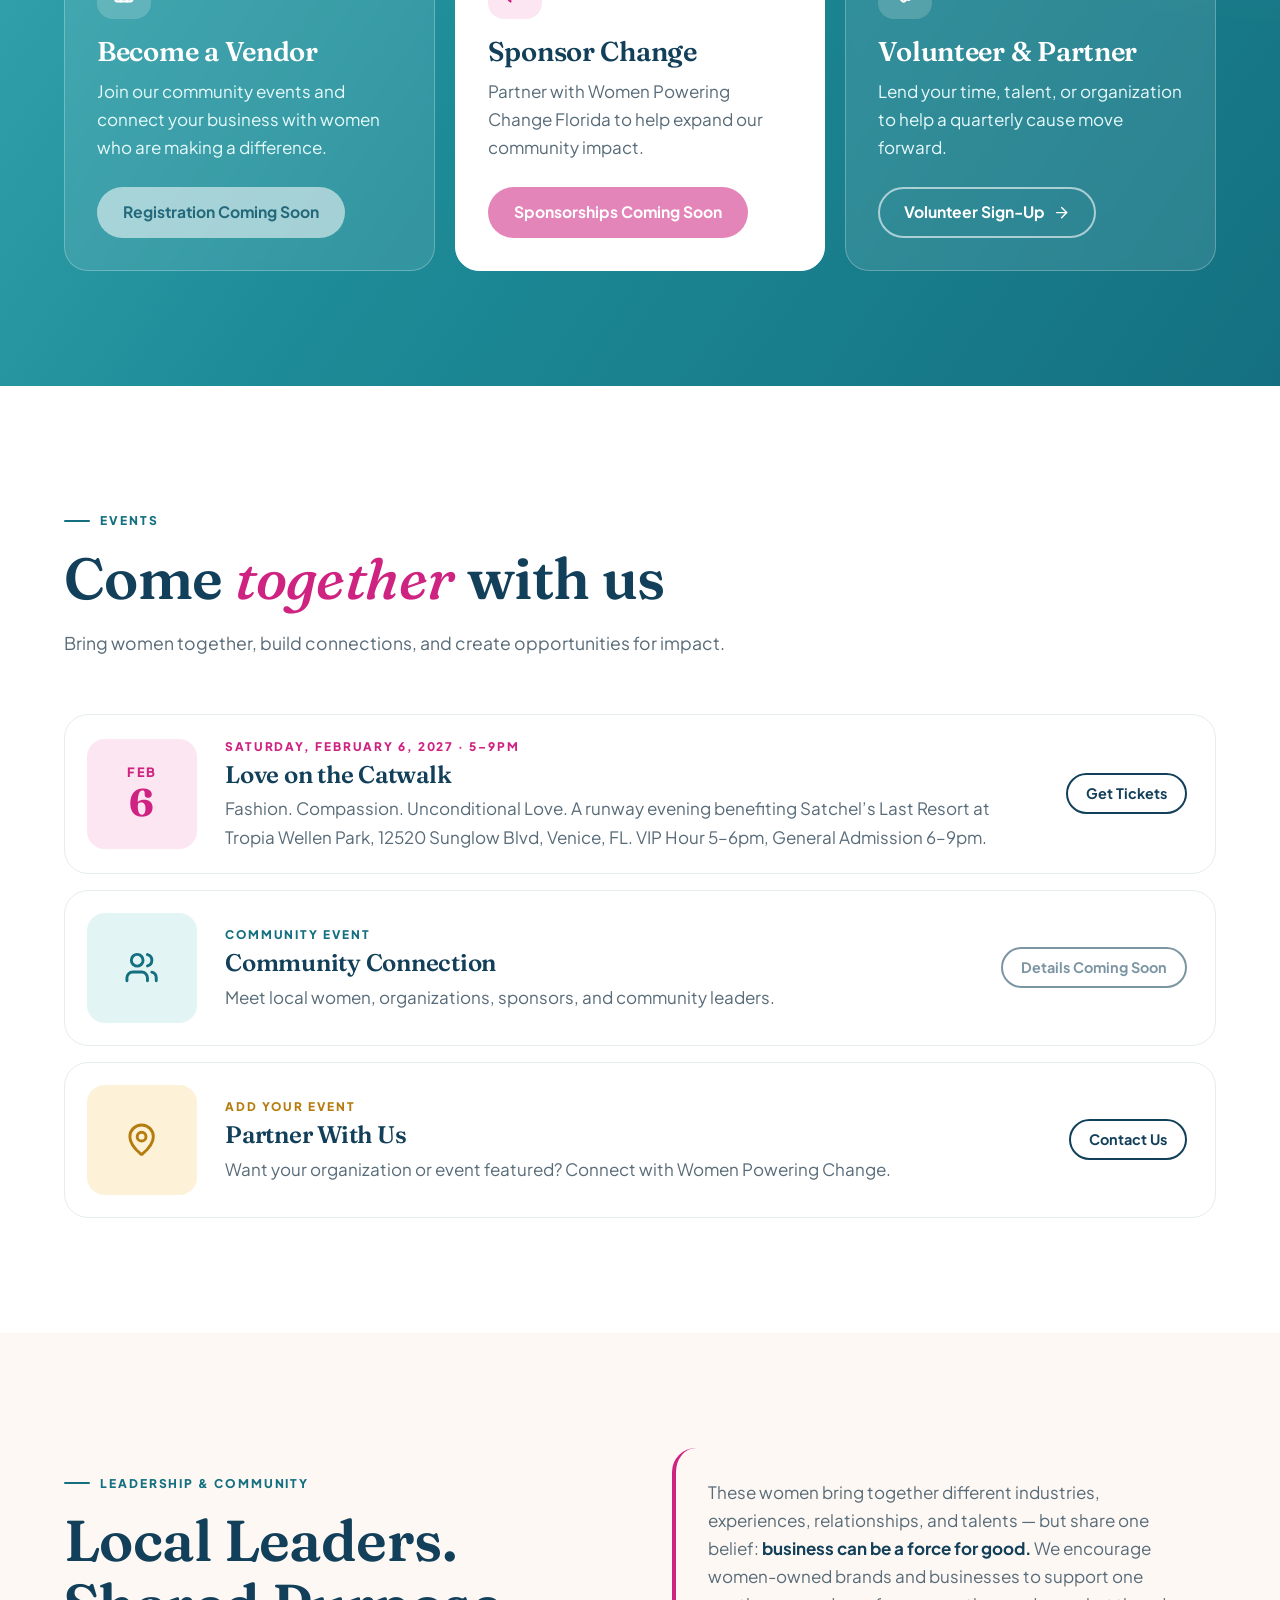
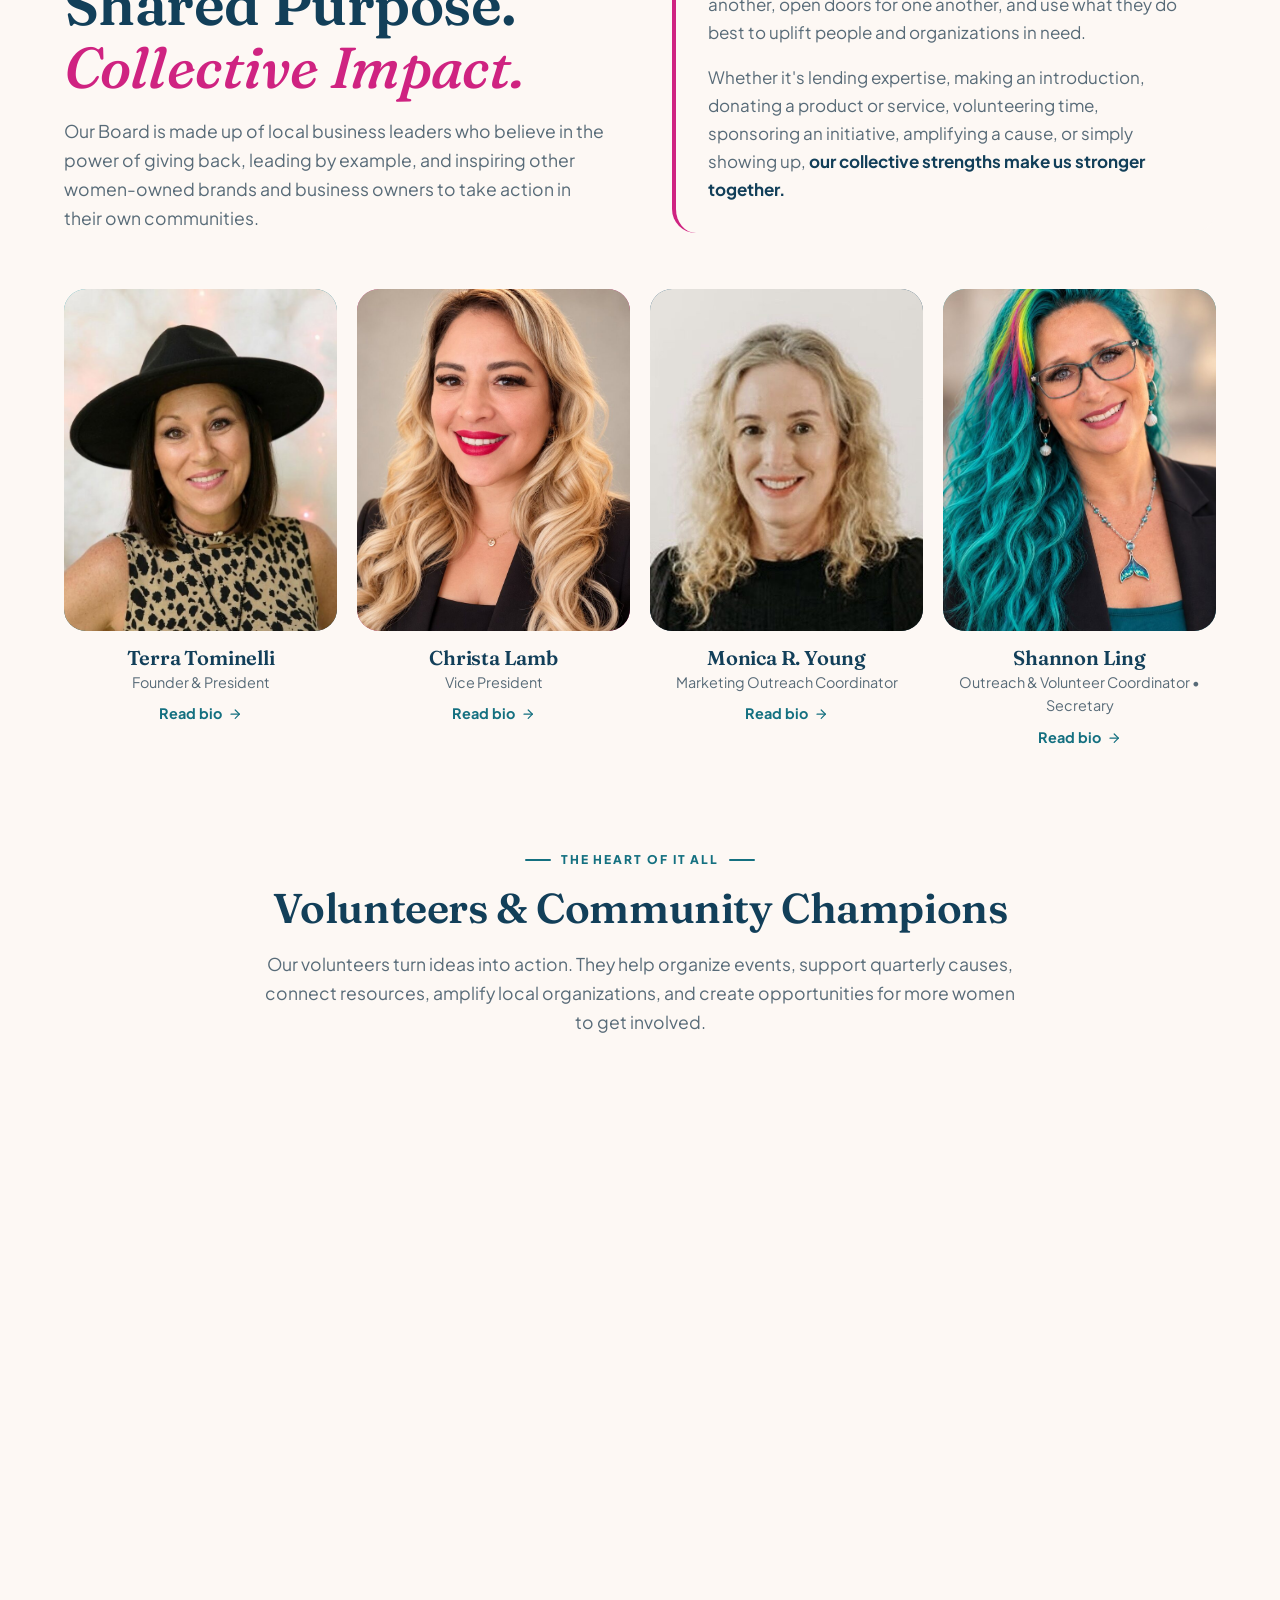
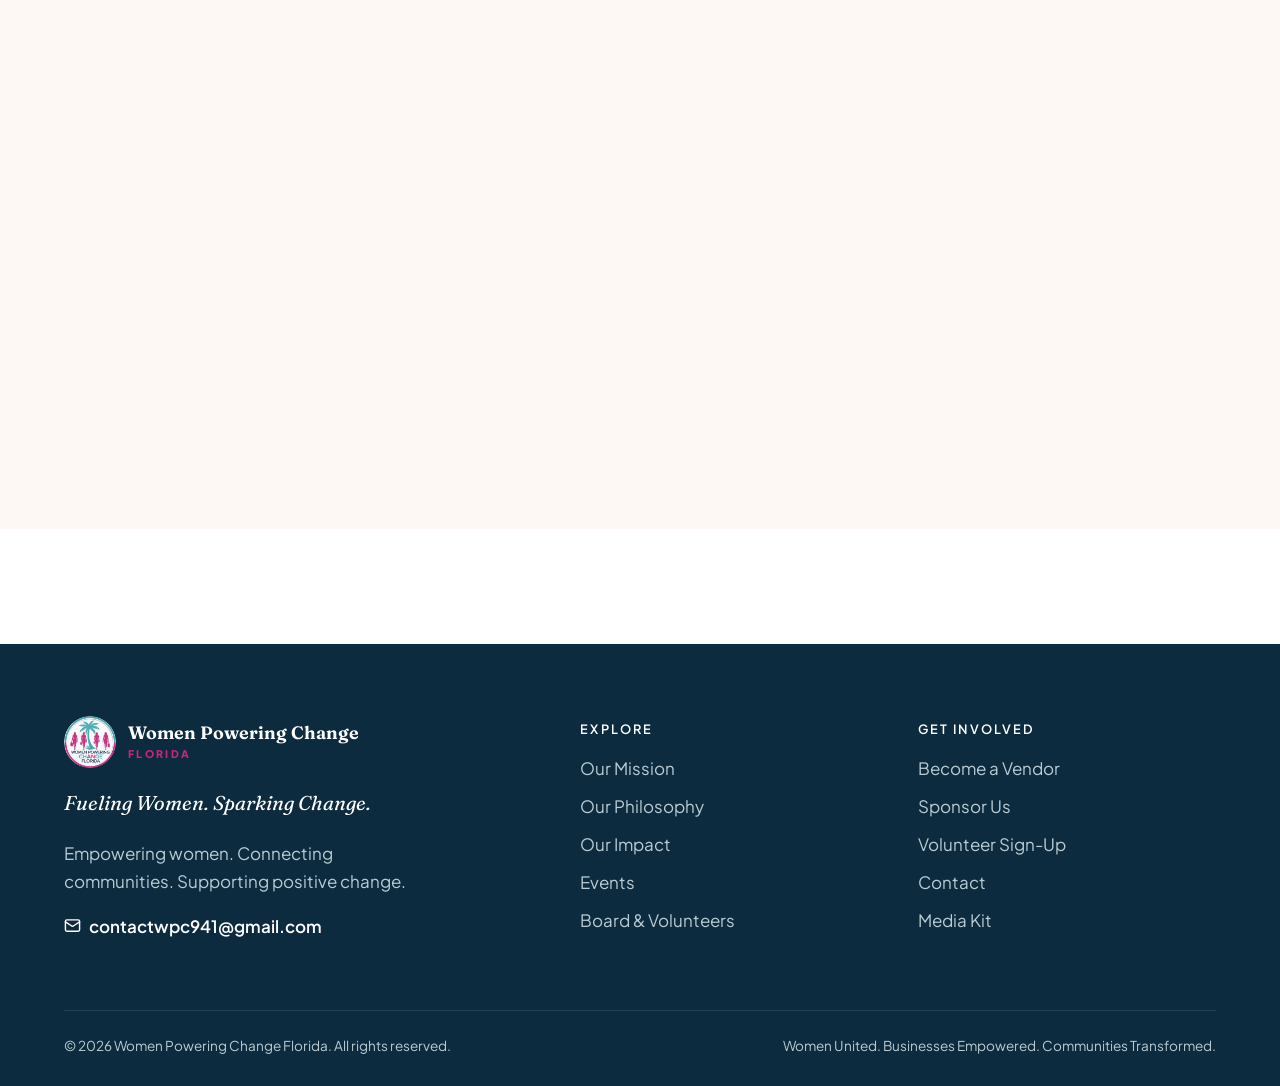
==== commit 0bae40e2: "Add Love on the Catwalk event banner to top of hero Featured banner with flyer, date, times, venue a" ====
--- a/index.html
+++ b/index.html
@@ -66,6 +66,23 @@
 
 <!-- ===== Hero ===== -->
 <section class="hero">
+  <div class="container">
+    <aside class="event-banner reveal" aria-label="Featured event">
+      <img class="event-banner-img" src="assets/img/photos/love-on-the-catwalk.jpg" alt="Love on the Catwalk flyer: two women in gowns on a lit runway, with a dog and cat silhouette" width="960" height="720" loading="eager">
+      <div class="event-banner-body">
+        <span class="event-banner-kicker">Women Powering Change presents</span>
+        <h2 class="event-banner-title"><em>Love</em> on the Catwalk</h2>
+        <p class="event-banner-tag">Fashion. Compassion. Unconditional Love.</p>
+        <ul class="event-banner-meta">
+          <li><svg class="icon" aria-hidden="true"><use href="assets/img/icons.svg#calendar-heart"/></svg>Saturday, February 6, 2027</li>
+          <li><svg class="icon" aria-hidden="true"><use href="assets/img/icons.svg#clock"/></svg><span class="nowrap">VIP Hour 5–6pm</span> · <span class="nowrap">General Admission 6–9pm</span></li>
+          <li><svg class="icon" aria-hidden="true"><use href="assets/img/icons.svg#map-pin"/></svg>Tropia Wellen Park, 12520 Sunglow Blvd, Venice, FL</li>
+          <li><svg class="icon" aria-hidden="true"><use href="assets/img/icons.svg#paw-print"/></svg>Benefiting Satchel’s Last Resort</li>
+        </ul>
+      </div>
+      <a class="btn btn-primary event-banner-cta" data-link="eventRegistration" data-pending-label="Tickets Coming Soon" href="#events">Get Tickets <svg class="icon" aria-hidden="true"><use href="assets/img/icons.svg#arrow-right"/></svg></a>
+    </aside>
+  </div>
   <div class="container hero-grid">
     <div class="reveal">
       <span class="eyebrow">Fueling Women. Sparking Change.</span>
@@ -340,11 +357,11 @@
     </div>
     <div class="event-list">
       <article class="event reveal">
-        <div class="event-date"><svg class="icon" aria-hidden="true"><use href="assets/img/icons.svg#calendar-days"/></svg></div>
+        <div class="event-date"><span class="event-date-text"><small>Feb</small>6</span></div>
         <div>
-          <div class="event-kind">Upcoming Event</div>
+          <div class="event-kind">Saturday, February 6, 2027 · 5–9pm</div>
           <h3>Love on the Catwalk</h3>
-          <p>Join Women Powering Change for Love on the Catwalk. See the event page for the date, location, and ticket options.</p>
+          <p>Fashion. Compassion. Unconditional Love. A runway evening benefiting Satchel’s Last Resort at Tropia Wellen Park, 12520 Sunglow Blvd, Venice, FL. VIP Hour 5–6pm, General Admission 6–9pm.</p>
         </div>
         <a class="btn btn-outline btn-sm" data-link="eventRegistration" data-pending-label="Details Coming Soon" href="#contact">Get Tickets<span class="visually-hidden"> for Love on the Catwalk</span></a>
       </article>
--- a/assets/css/styles.css
+++ b/assets/css/styles.css
@@ -393,6 +393,37 @@
 .involve-card p { flex: 1; color: #e7fbfc; margin-bottom: 26px; }
 .involve-card.featured p { color: var(--muted); }
 
+/* ---------- Featured event banner (top of hero) ---------- */
+.event-banner {
+  display: grid; grid-template-columns: 220px 1fr auto; gap: clamp(18px, 3vw, 32px); align-items: center;
+  margin-bottom: clamp(36px, 5vw, 64px); padding: 16px clamp(16px, 3vw, 32px) 16px 16px;
+  border-radius: var(--radius); color: #fde9f3;
+  background:
+    radial-gradient(70% 120% at 100% 0%, rgba(57, 169, 178, .28), transparent 60%),
+    linear-gradient(120deg, #2a0618 0%, #5c0d36 55%, var(--pink-dark) 100%);
+  box-shadow: var(--shadow-lg);
+}
+.event-banner-img { width: 100%; height: auto; aspect-ratio: 4 / 3; object-fit: cover; border-radius: 16px; display: block; }
+.event-banner-kicker { font-size: .72rem; font-weight: 800; letter-spacing: .18em; text-transform: uppercase; color: #7fe3ea; }
+.event-banner-title { font-size: clamp(1.7rem, 3.2vw, 2.5rem); line-height: 1.05; color: #fff; margin: 6px 0 4px; }
+.event-banner-title em { color: #ff6fb5; }
+.event-banner-tag { margin: 0 0 12px; font-family: var(--font-display); font-style: italic; color: #fbd3e6; }
+.event-banner-meta { list-style: none; margin: 0; padding: 0; display: grid; grid-template-columns: 1fr 1fr; gap: 6px 22px; font-size: .9rem; font-weight: 600; }
+.event-banner-meta li { display: flex; align-items: flex-start; gap: 8px; }
+.event-banner-meta .icon { flex: none; margin-top: 2px; color: #7fe3ea; }
+.event-banner-cta, .event-banner .nowrap { white-space: nowrap; }
+@media (max-width: 1100px) {
+  .event-banner { grid-template-columns: 180px 1fr; }
+  .event-banner-cta { grid-column: 2; justify-self: start; }
+  .event-banner-meta { grid-template-columns: 1fr; }
+}
+@media (max-width: 680px) {
+  .event-banner { grid-template-columns: 1fr; padding: 14px 14px 20px; }
+  .event-banner-img { aspect-ratio: 16 / 10; }
+  .event-banner-body { padding: 0 6px; }
+  .event-banner-cta { grid-column: 1; justify-self: stretch; justify-content: center; }
+}
+
 /* ---------- Events ---------- */
 .event-list { display: grid; gap: 16px; }
 .event {
@@ -408,6 +439,8 @@
 .event:nth-child(2) .event-date { background: var(--teal-soft); color: var(--teal-dark); }
 .event:nth-child(3) .event-date { background: #fdf1d8; color: #b57d0f; }
 .event-date .icon { font-size: 2.2rem; stroke-width: 1.6; }
+.event-date-text { font-family: var(--font-display); font-size: 2.4rem; font-weight: 700; line-height: 1; }
+.event-date-text small { display: block; font-family: var(--font-body); font-size: .8rem; font-weight: 800; letter-spacing: .14em; text-transform: uppercase; margin-bottom: 4px; }
 .event-kind { font-weight: 800; font-size: .74rem; letter-spacing: .16em; text-transform: uppercase; color: var(--pink); }
 .event:nth-child(2) .event-kind { color: var(--teal-dark); }
 .event:nth-child(3) .event-kind { color: #b57d0f; }
@@ -502,7 +535,6 @@
 .kit-focus, .kit-values { font-weight: 700; color: var(--pink); }
 .kit-leader-row { display: grid; grid-template-columns: 160px 1fr; gap: 32px; align-items: center; }
 .kit-leader-photo { aspect-ratio: 1; border-radius: 50%; }
-.kit-leader-row + .kit-leader-row { margin-top: 32px; }
 .kit-connect { display: grid; grid-template-columns: 220px 1fr; gap: 40px; align-items: center; }
 .kit-qr { text-align: center; }
 .kit-qr img { width: 180px; height: 180px; margin: 0 auto 10px; background: #fff; }
@@ -546,9 +578,7 @@
   .kit-about-grid, .kit-type { grid-template-columns: 1fr 1fr; }
   .taglines li { grid-template-columns: 150px 1fr; font-size: 14pt; }
   .kit-connect { grid-template-columns: 200px 1fr; }
-  .kit-leader { break-inside: auto; }
-  .kit-leader-row { grid-template-columns: 120px 1fr; break-inside: avoid; }
-  .kit-leader-row + .kit-leader-row { margin-top: 16px; }
+  .kit-leader-row { grid-template-columns: 120px 1fr; }
   * { -webkit-print-color-adjust: exact; print-color-adjust: exact; }
 }
 
@@ -806,6 +836,8 @@
   .event { grid-template-columns: 64px 1fr; gap: 18px; padding: 20px; }
   .event-date { border-radius: 14px; }
   .event-date .icon { font-size: 1.6rem; }
+  .event-date-text { font-size: 1.6rem; }
+  .event-date-text small { font-size: .62rem; margin-bottom: 2px; }
   .event .btn { grid-column: 1 / -1; }
   .actions .btn { flex: 1 1 100%; }
   .footer-grid { grid-template-columns: 1fr; }
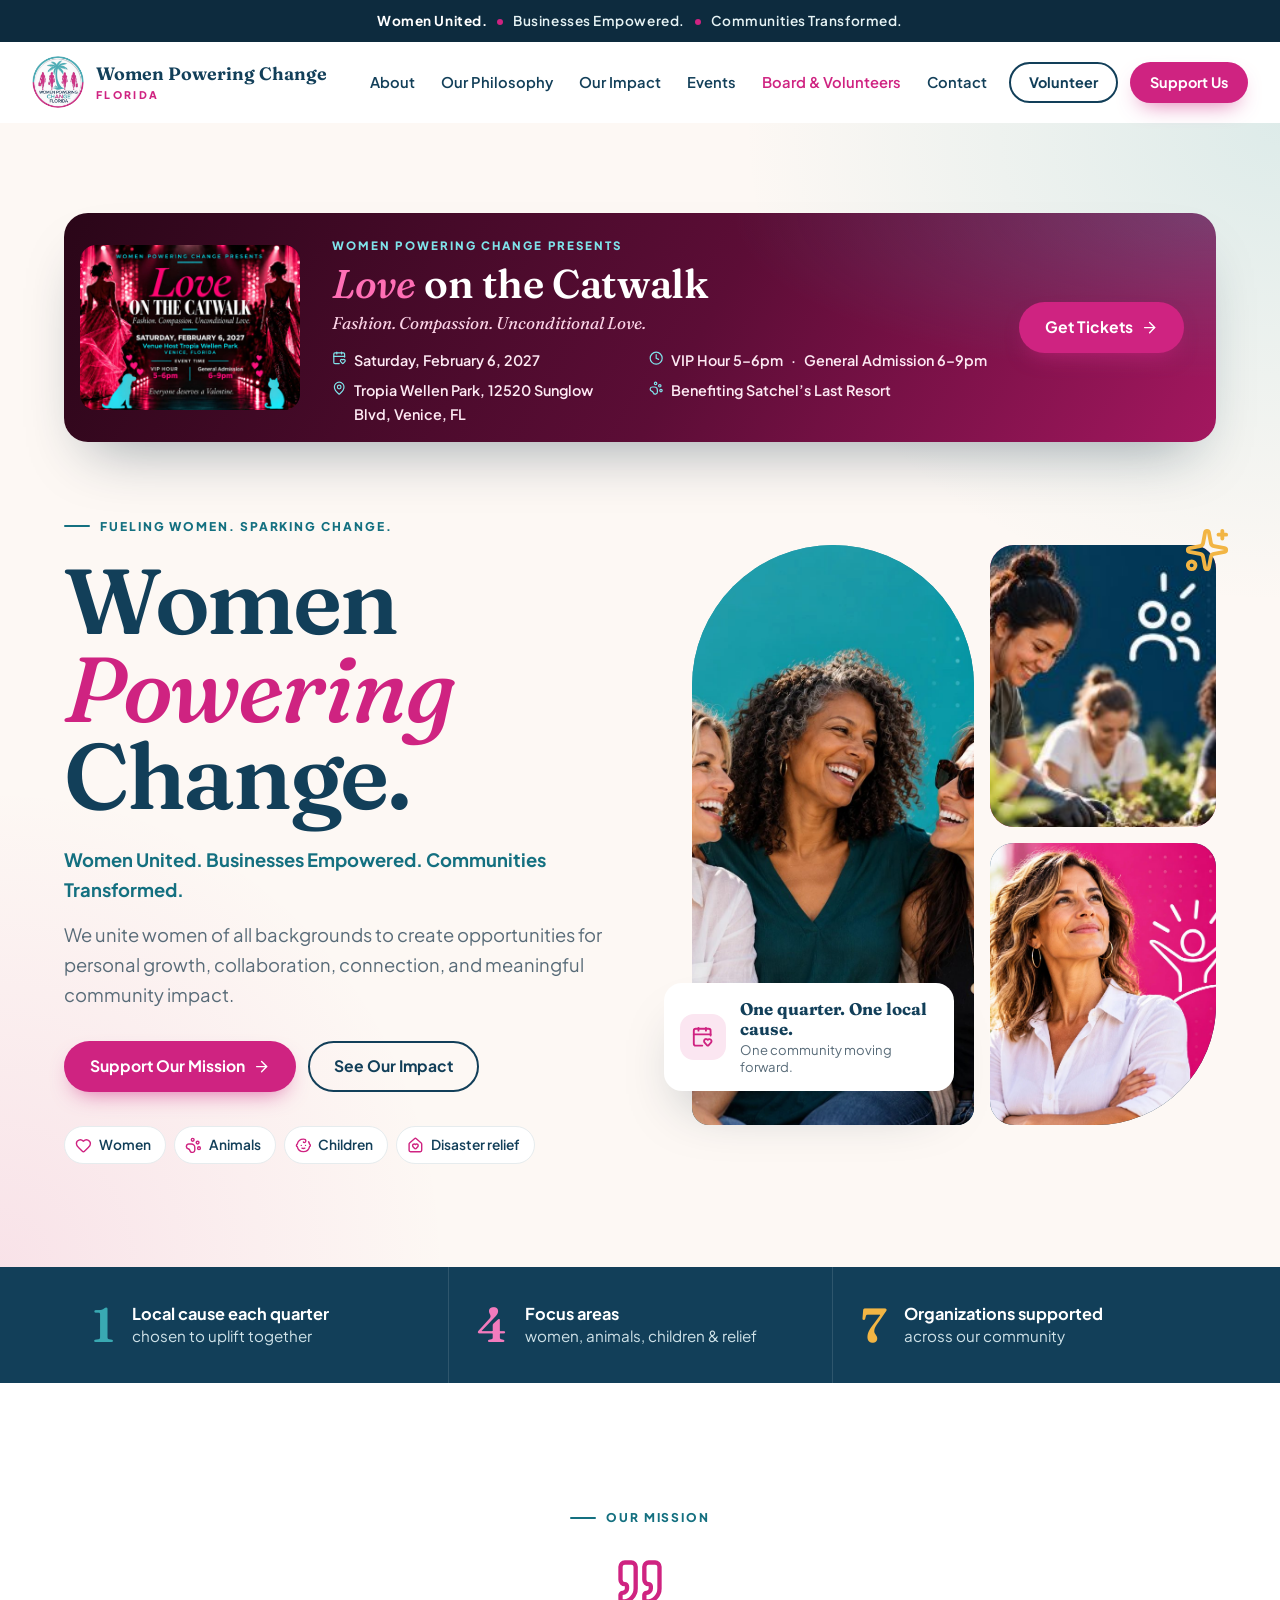
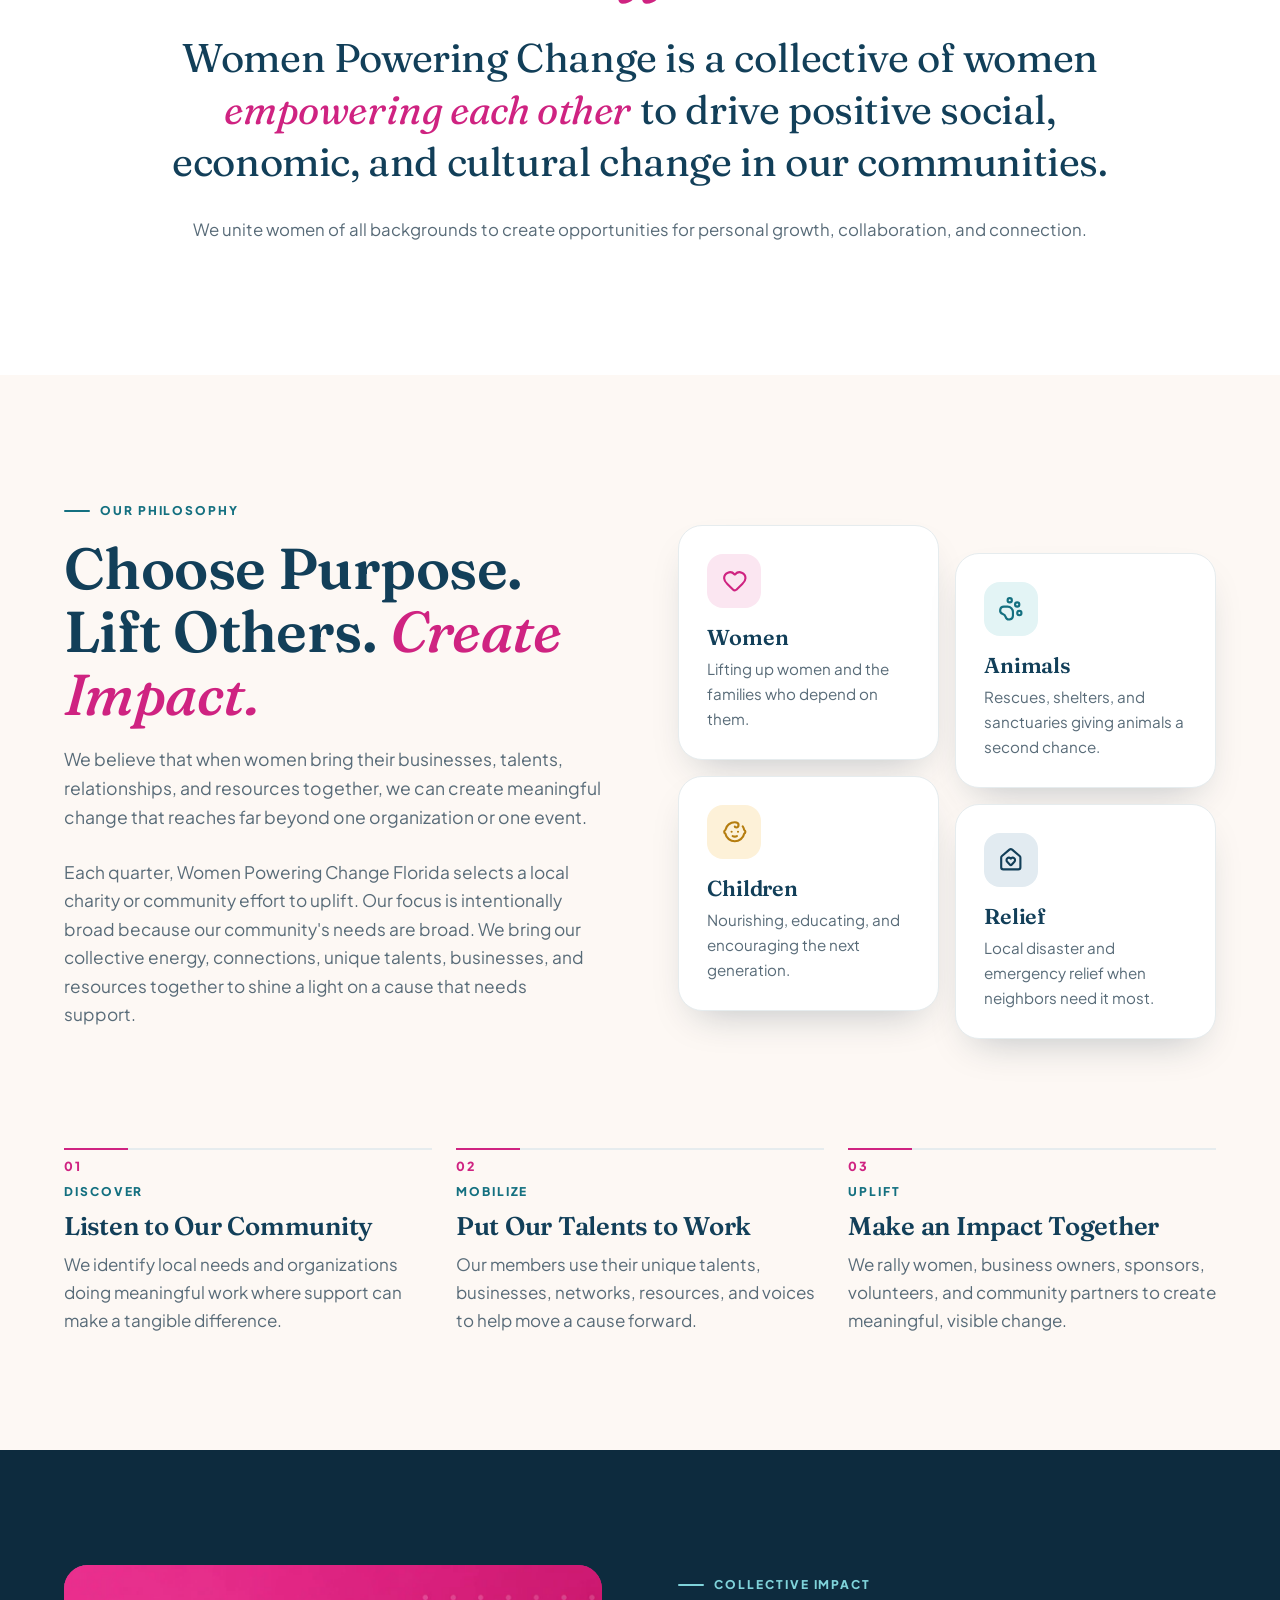
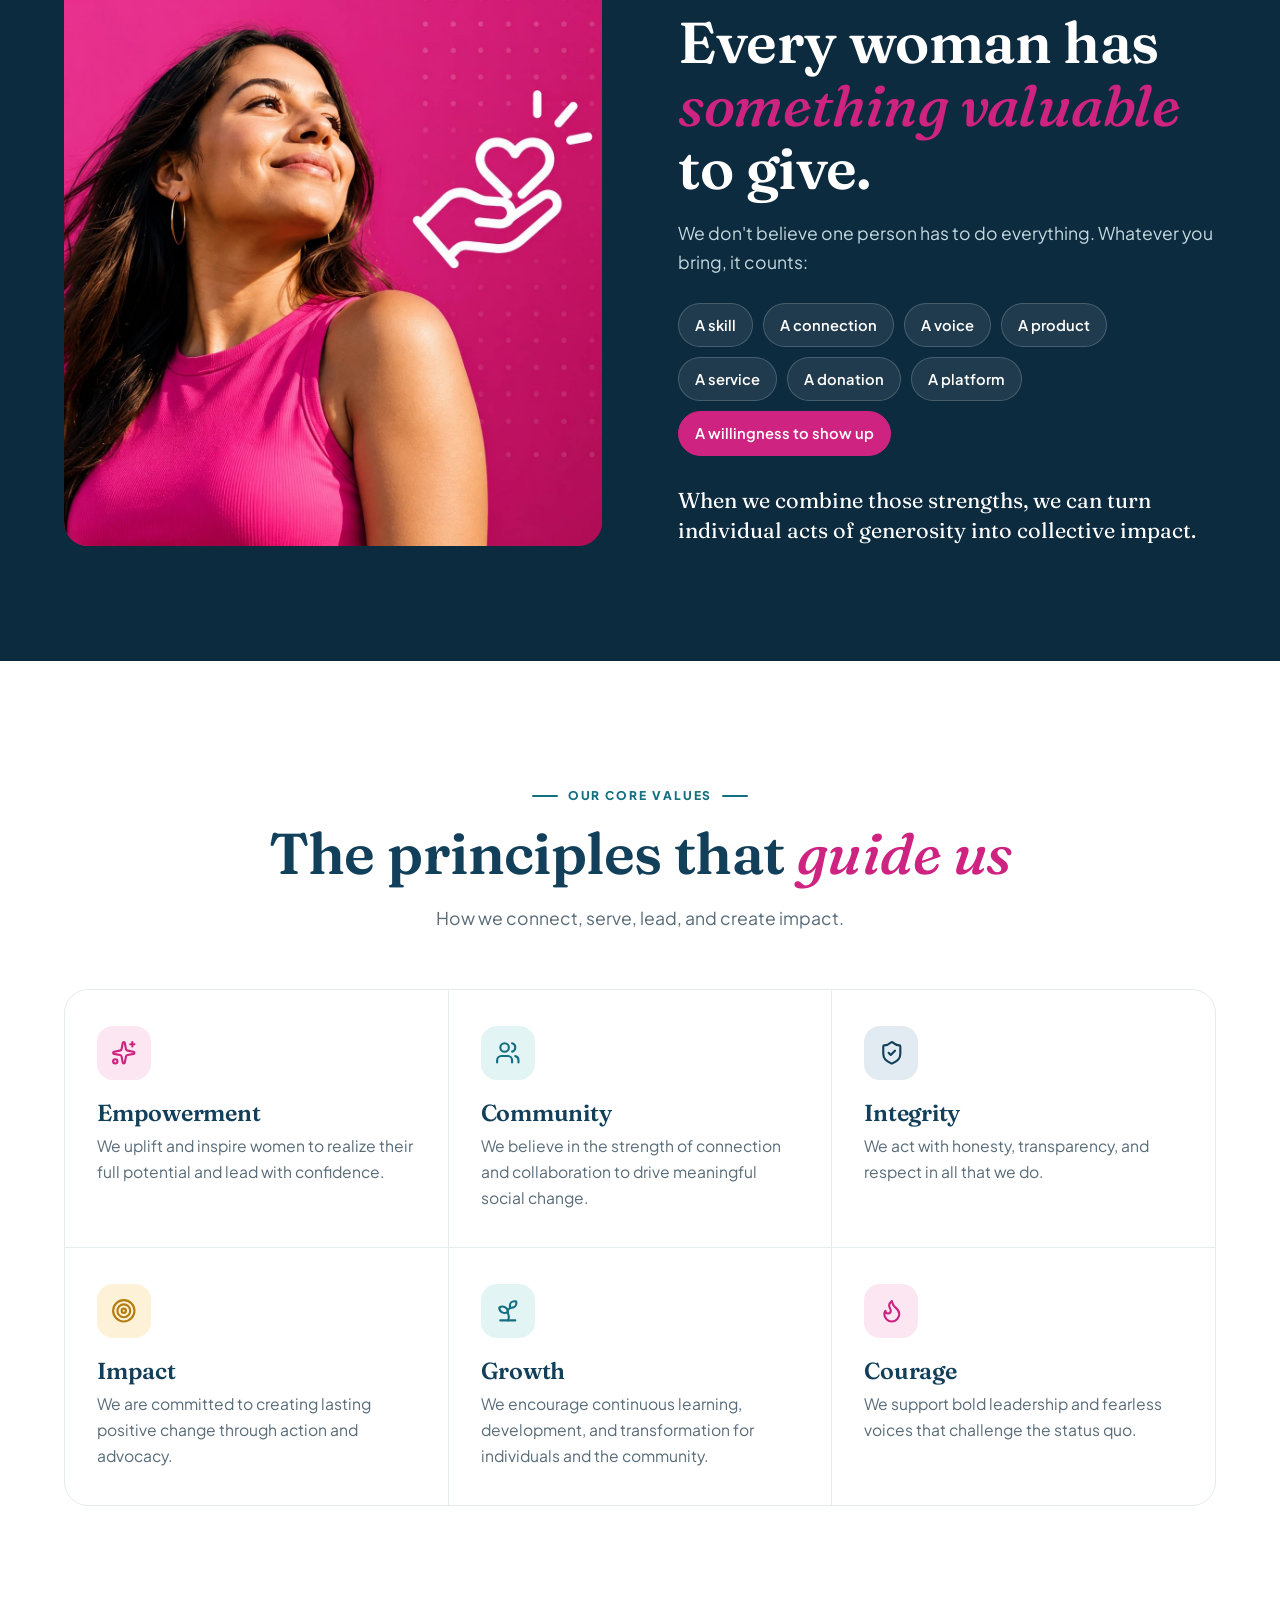
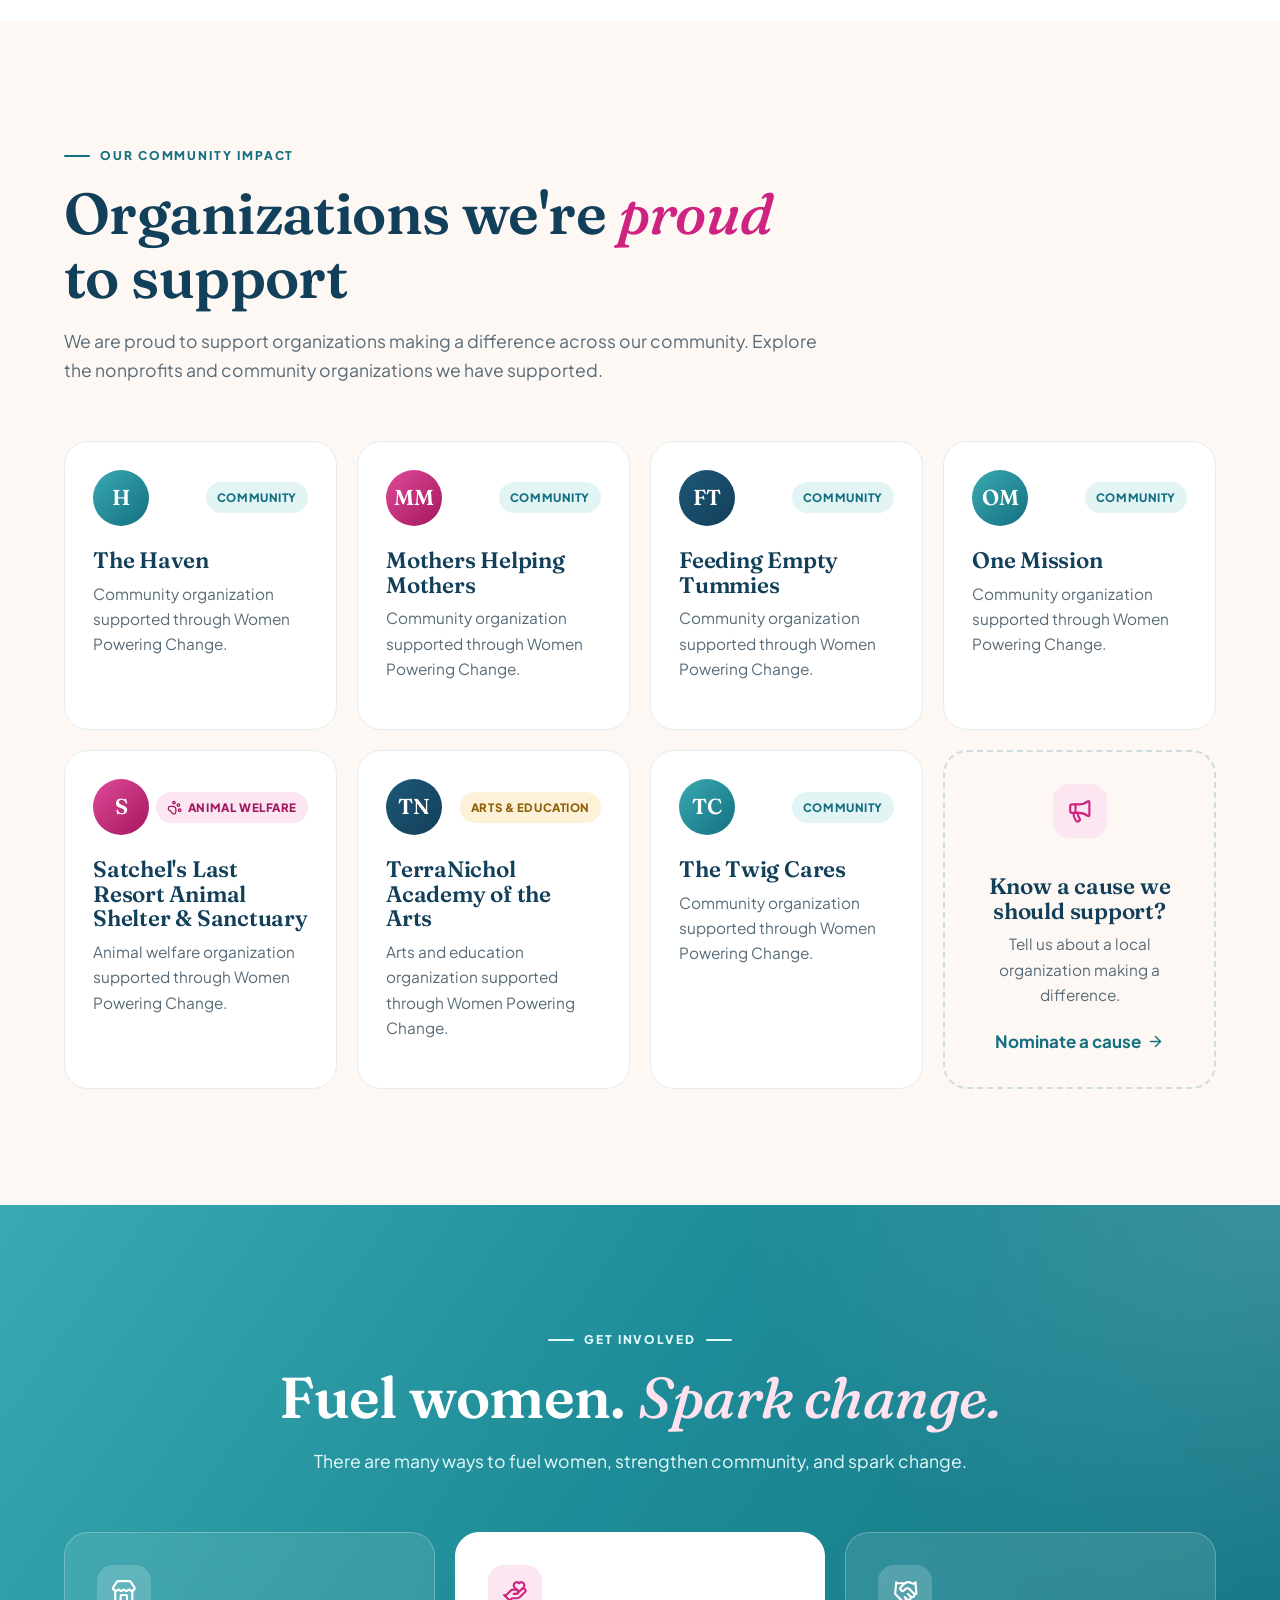
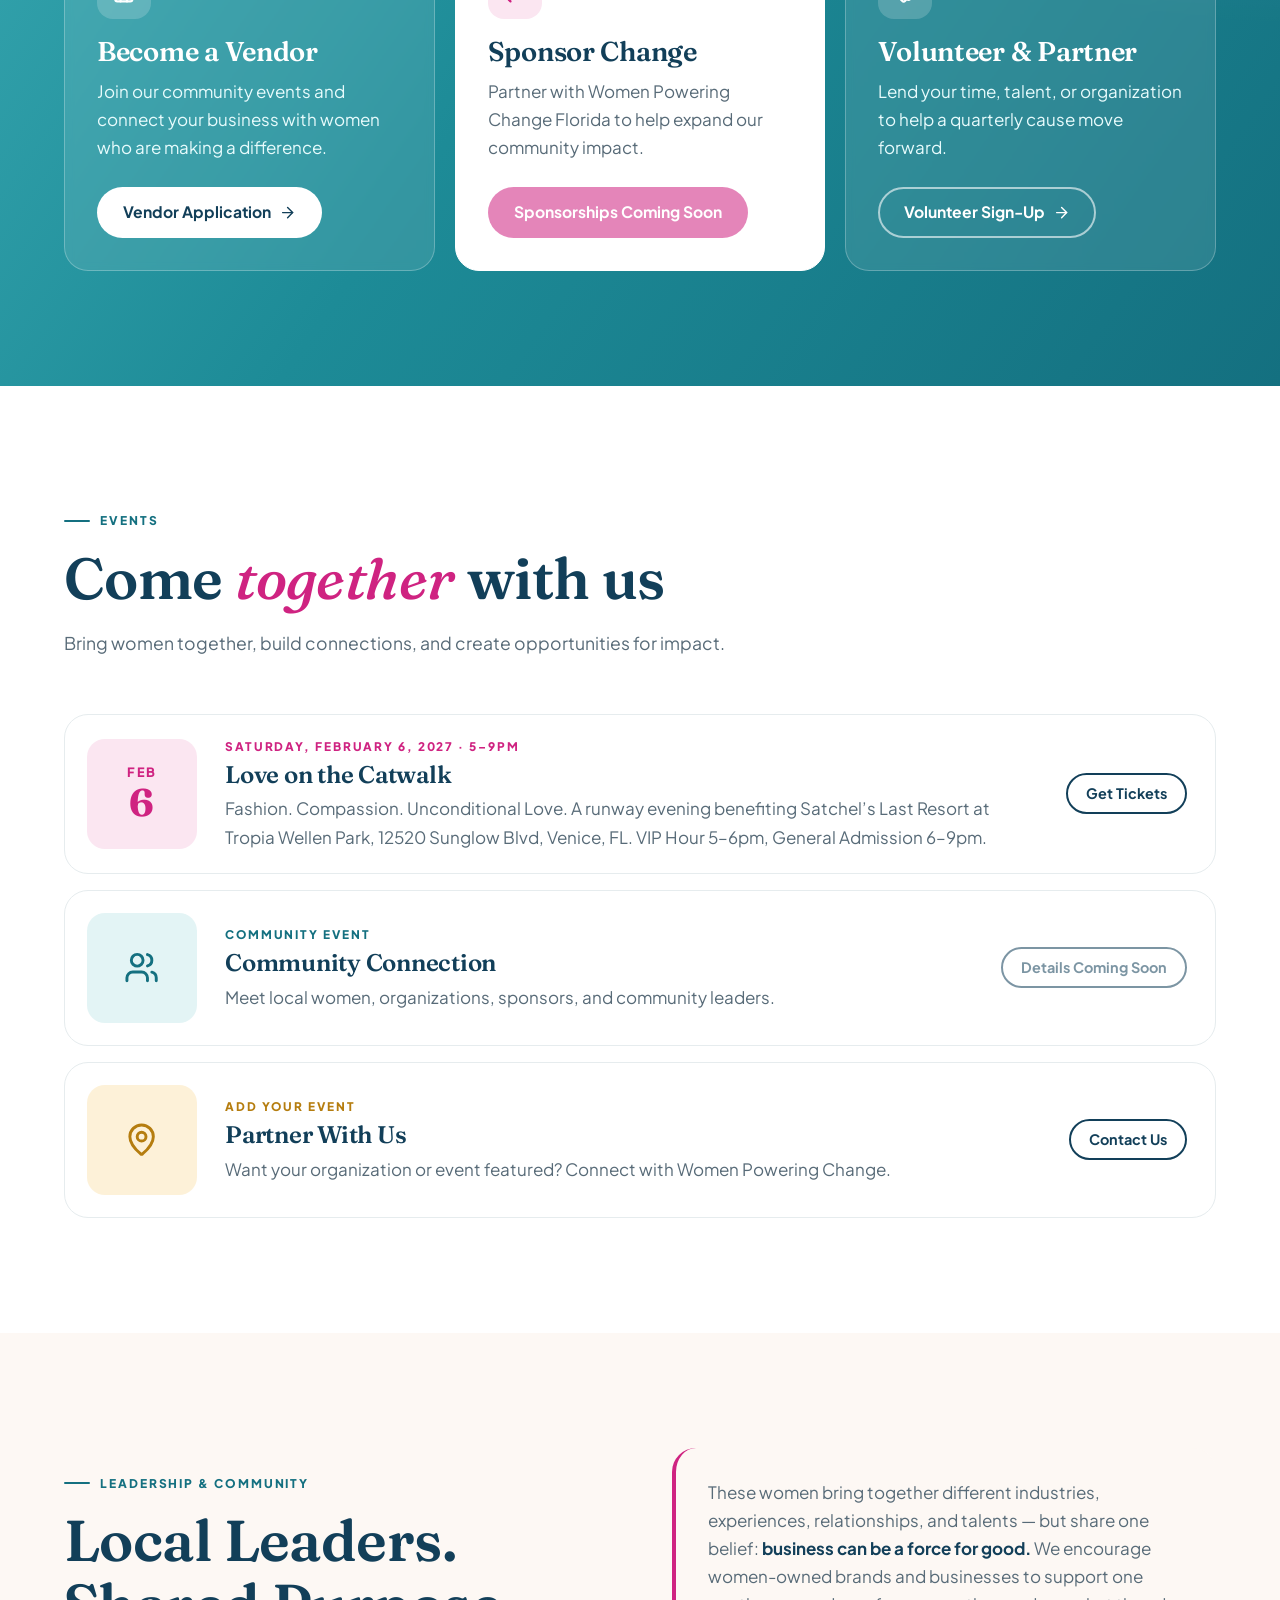
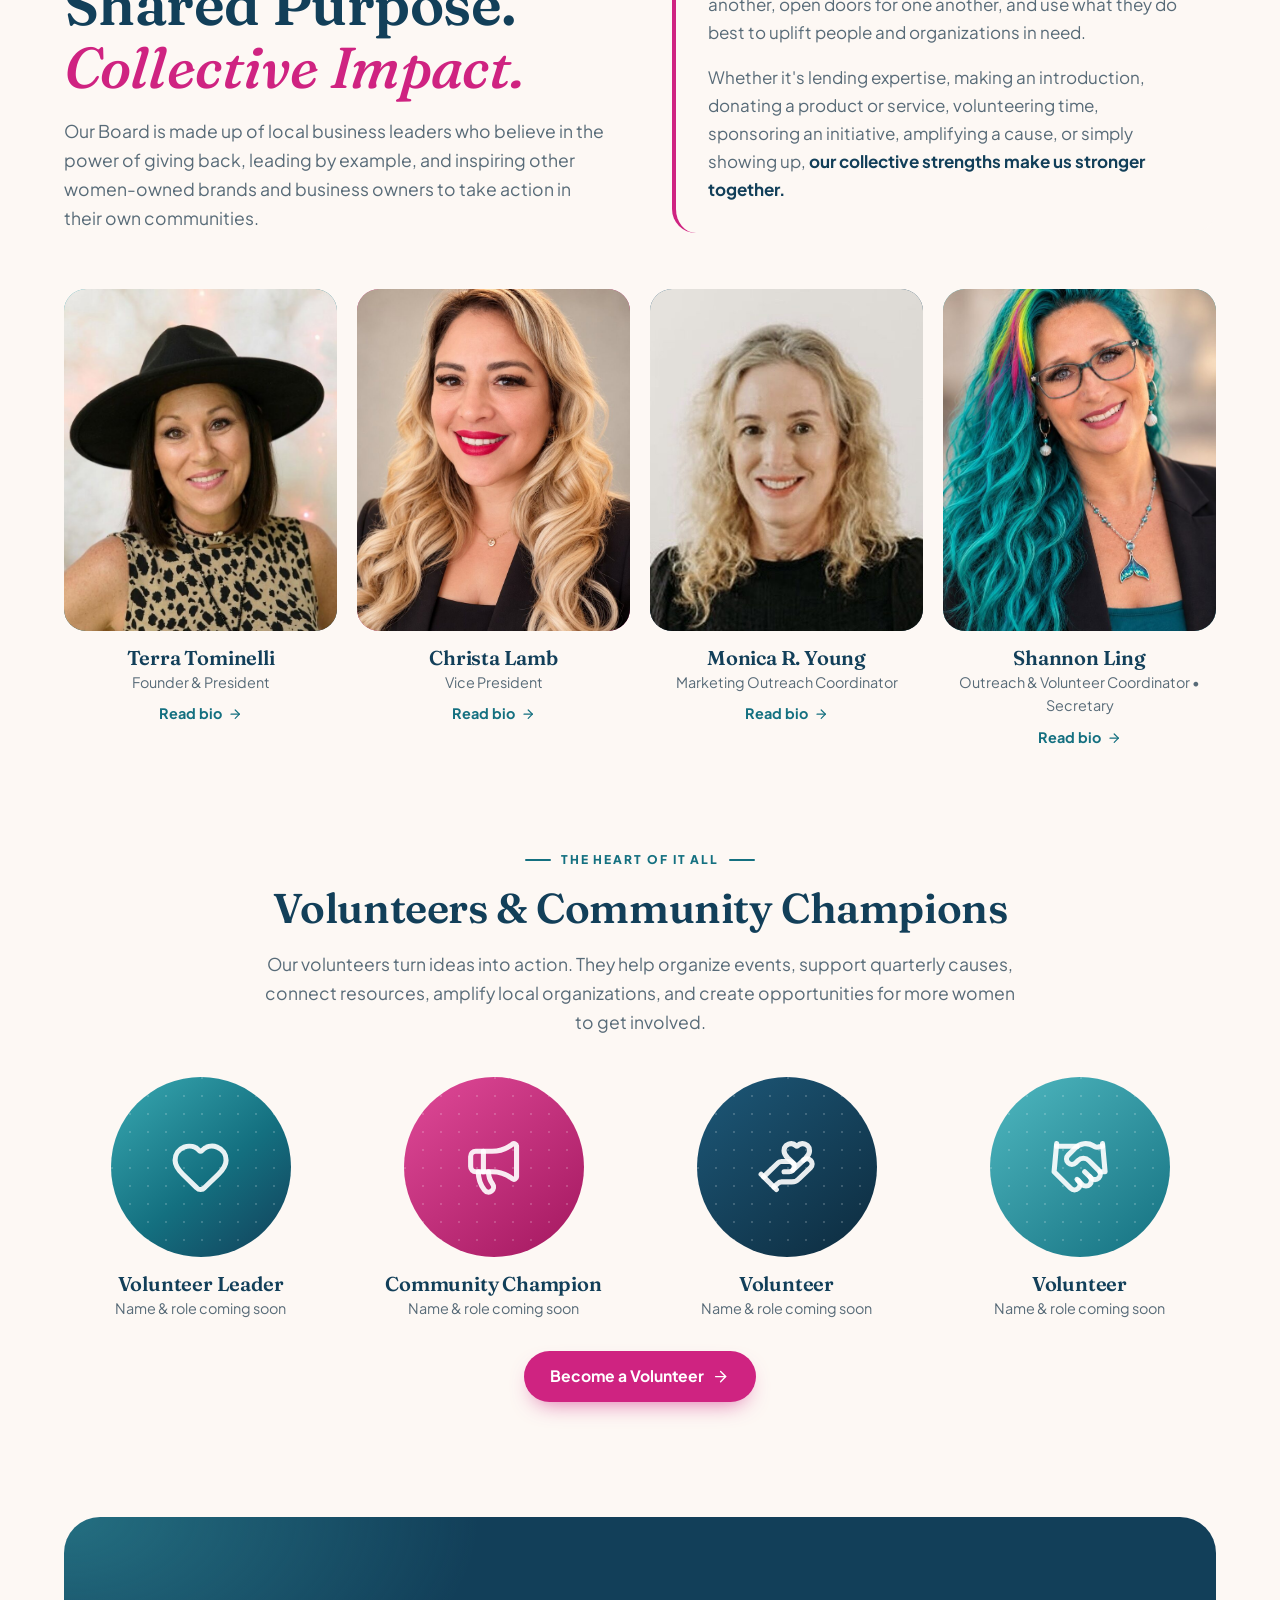
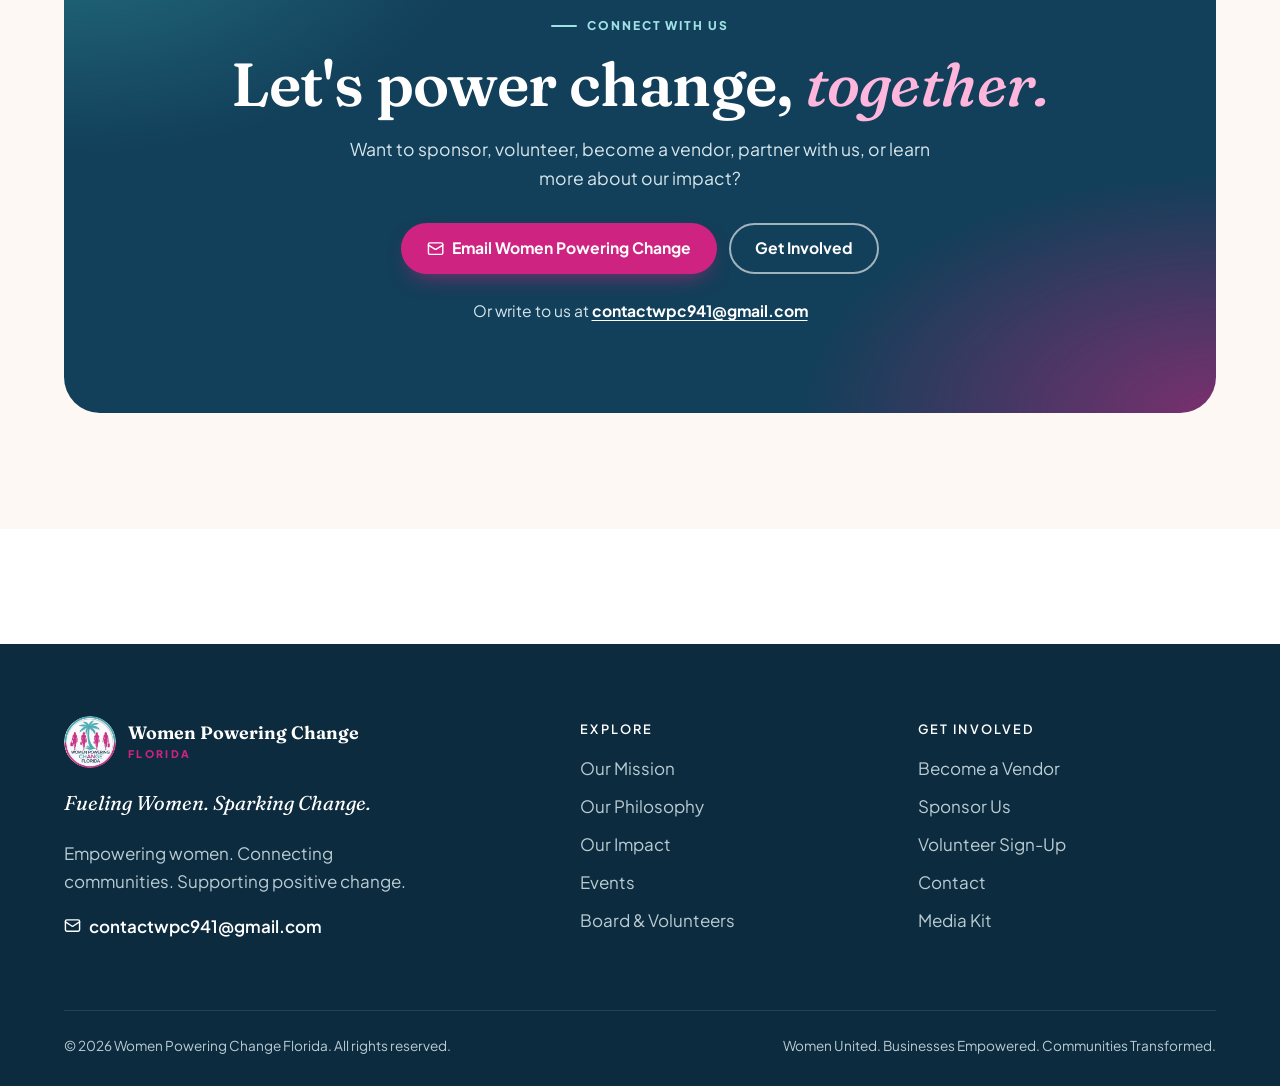
==== commit 0e73c367: "Merge remote-tracking branch 'origin/main' into claude/zealous-archimedes-g5ppf4" ====
--- a/index.html
+++ b/index.html
@@ -329,7 +329,7 @@
         <div class="tile-icon"><svg class="icon" aria-hidden="true"><use href="assets/img/icons.svg#store"/></svg></div>
         <h3>Become a Vendor</h3>
         <p>Join our community events and connect your business with women who are making a difference.</p>
-        <a class="btn btn-light" data-link="vendorRegistration" data-pending-label="Registration Coming Soon" href="#contact">Vendor Registration <svg class="icon" aria-hidden="true"><use href="assets/img/icons.svg#arrow-right"/></svg></a>
+        <a class="btn btn-light" href="vendor.html">Vendor Application <svg class="icon" aria-hidden="true"><use href="assets/img/icons.svg#arrow-right"/></svg></a>
       </div>
       <div class="involve-card featured reveal" data-delay="1">
         <div class="tile-icon"><svg class="icon" aria-hidden="true"><use href="assets/img/icons.svg#hand-heart"/></svg></div>
@@ -492,7 +492,7 @@
     <nav aria-label="Get involved">
       <h2>Get Involved</h2>
       <ul>
-        <li><a href="#support">Become a Vendor</a></li>
+        <li><a href="vendor.html">Become a Vendor</a></li>
         <li><a href="#support">Sponsor Us</a></li>
         <li><a href="volunteer.html">Volunteer Sign-Up</a></li>
         <li><a href="#contact">Contact</a></li>
